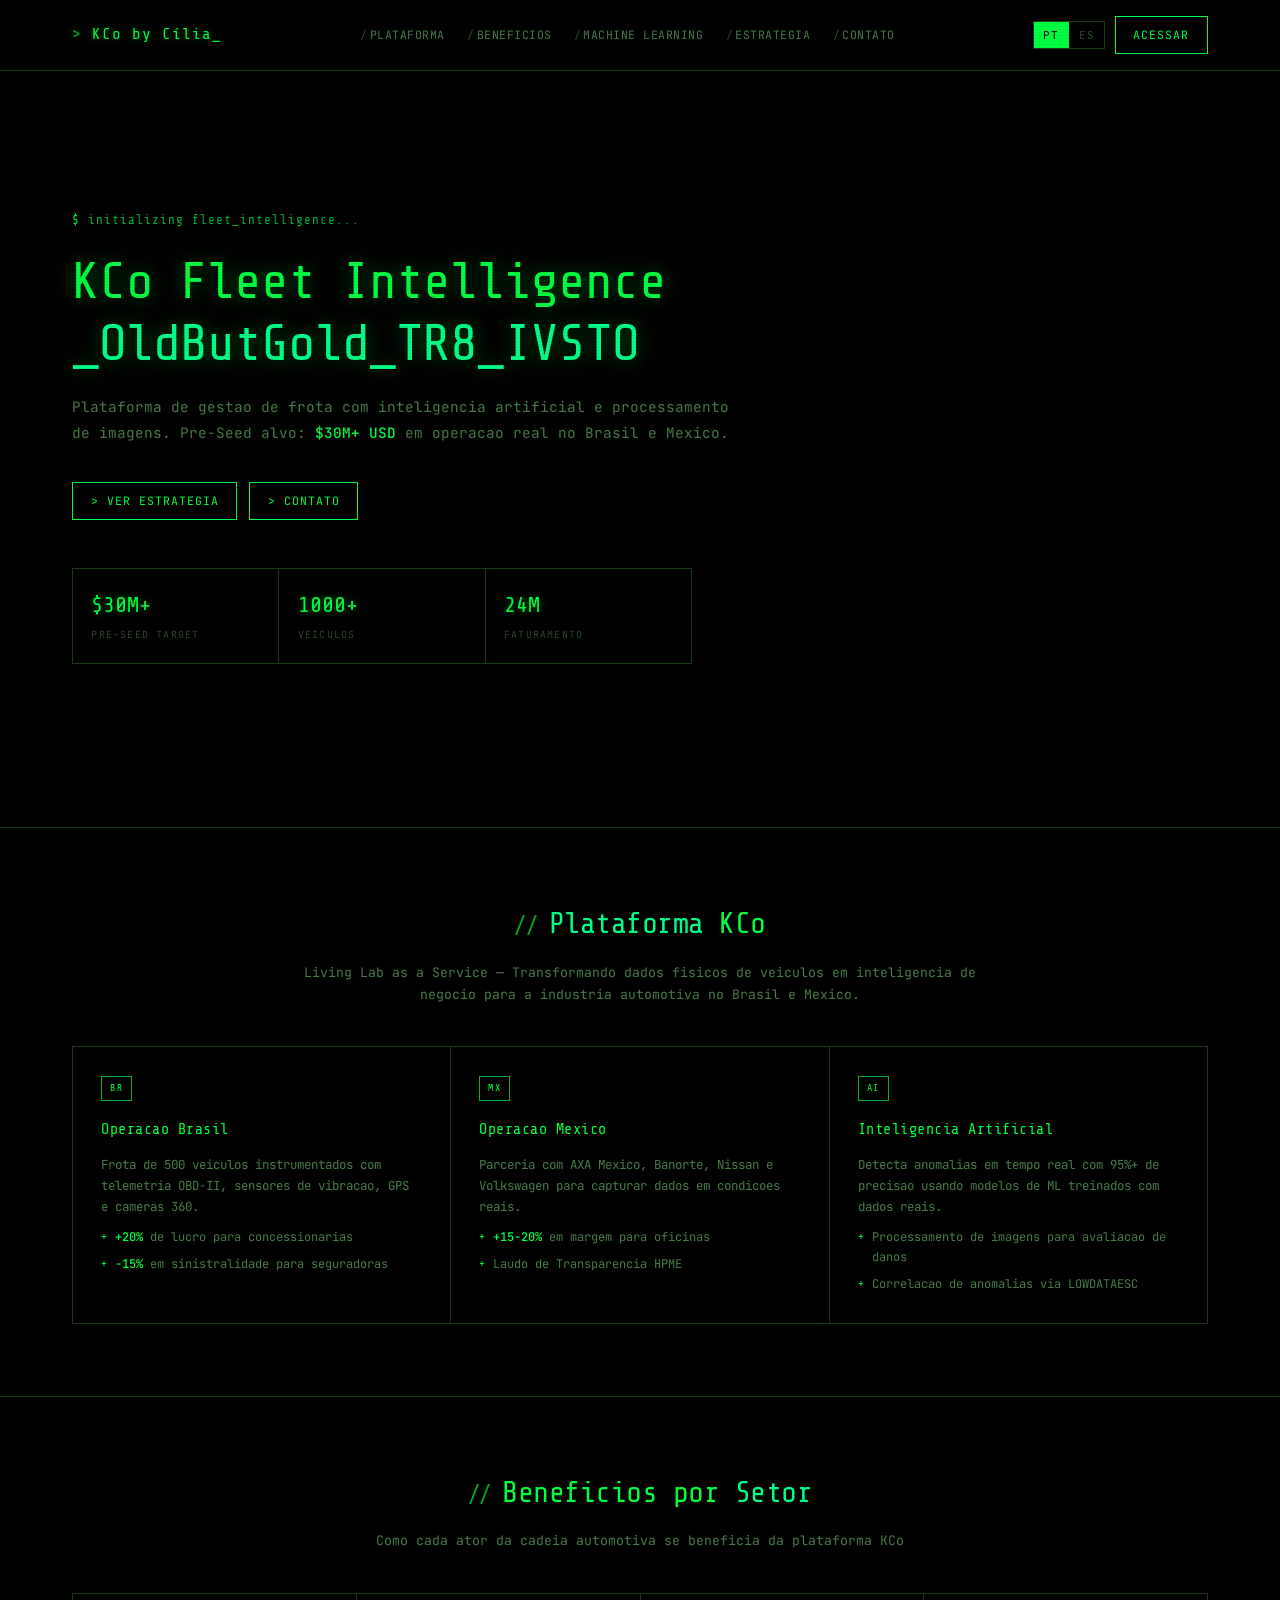
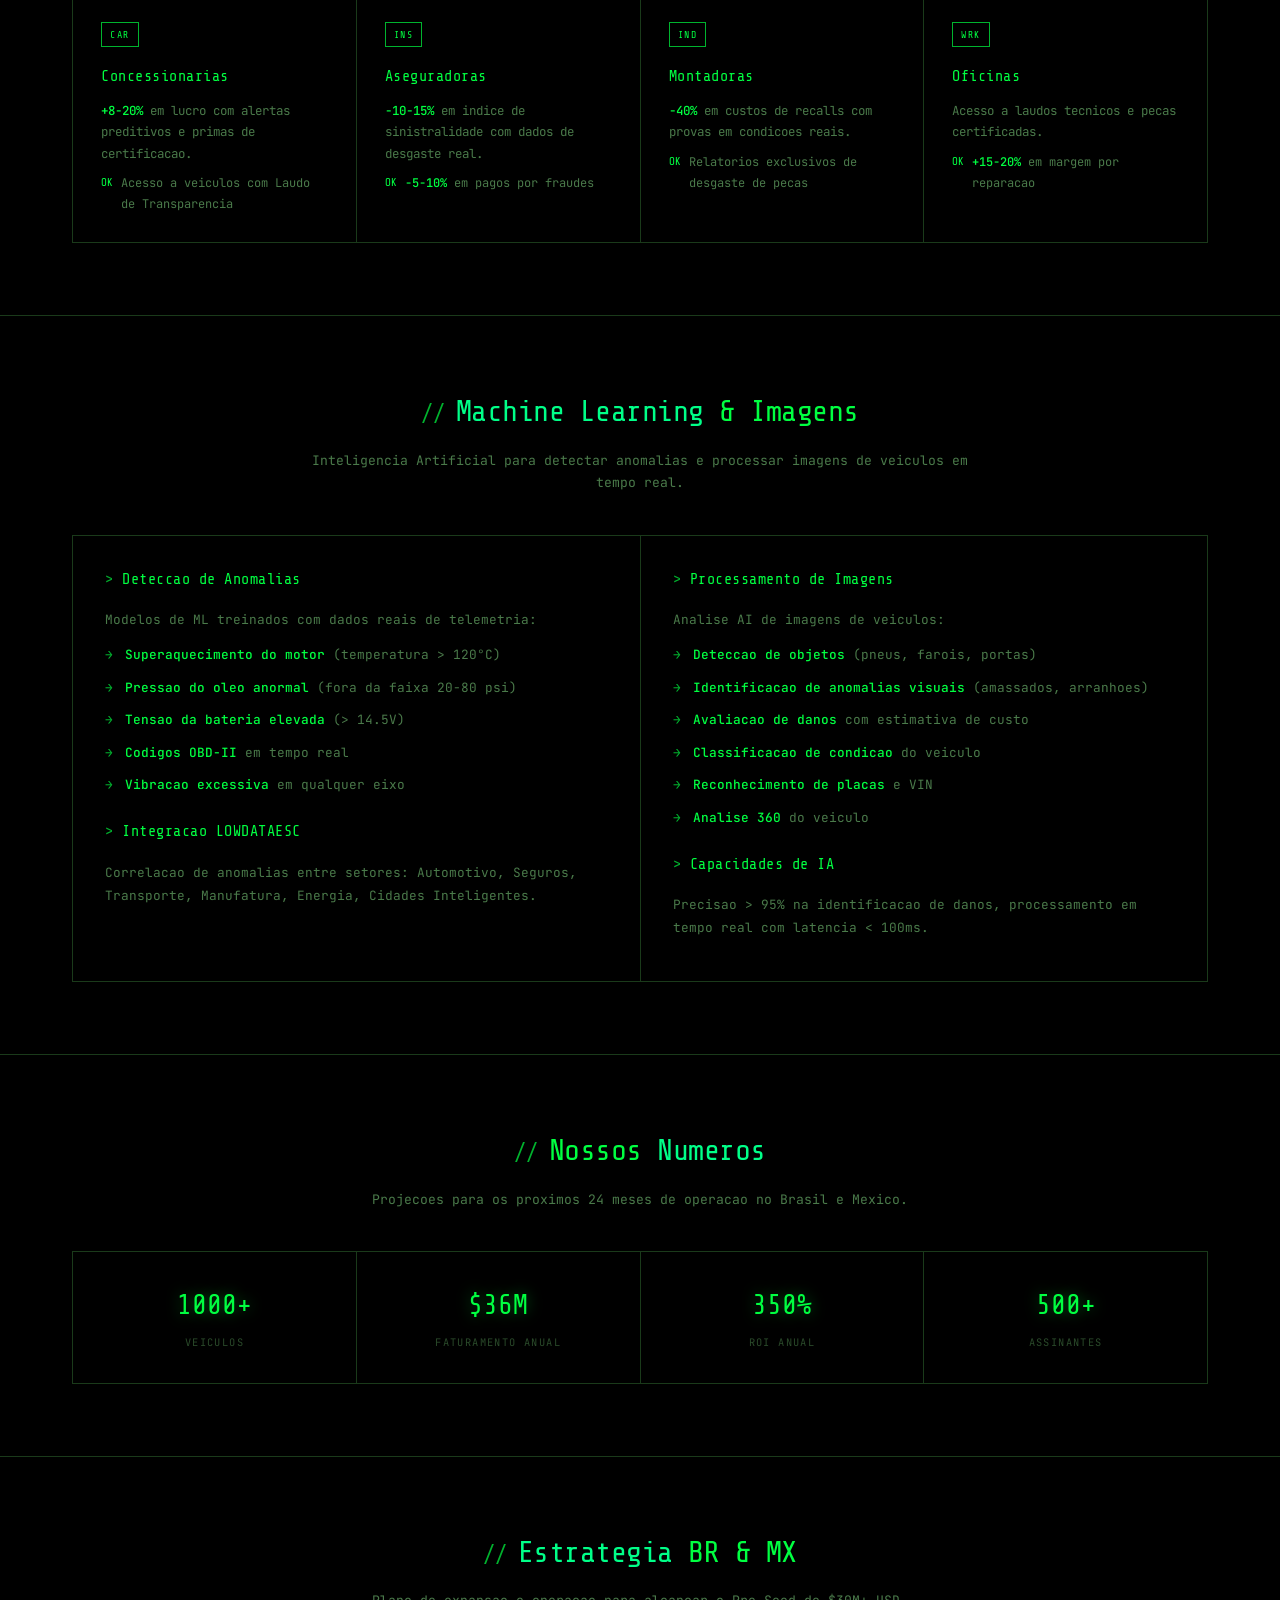
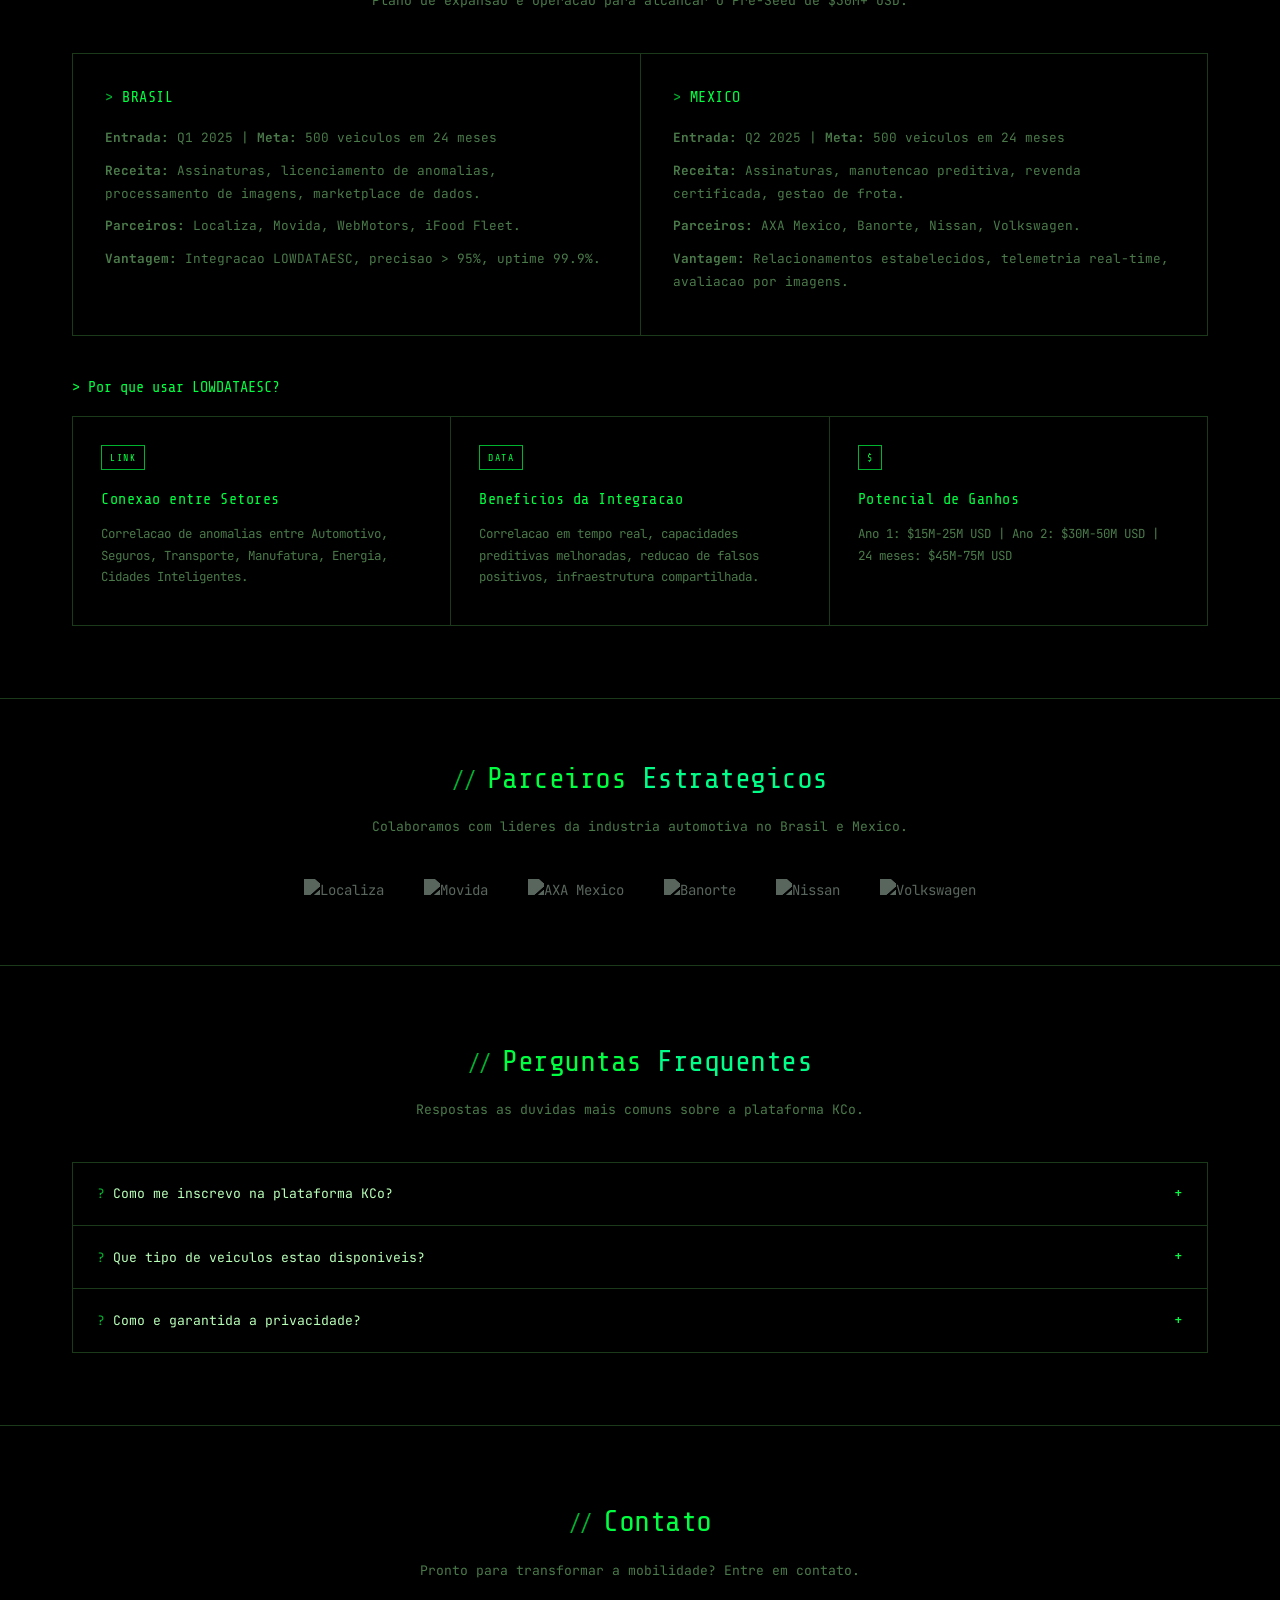
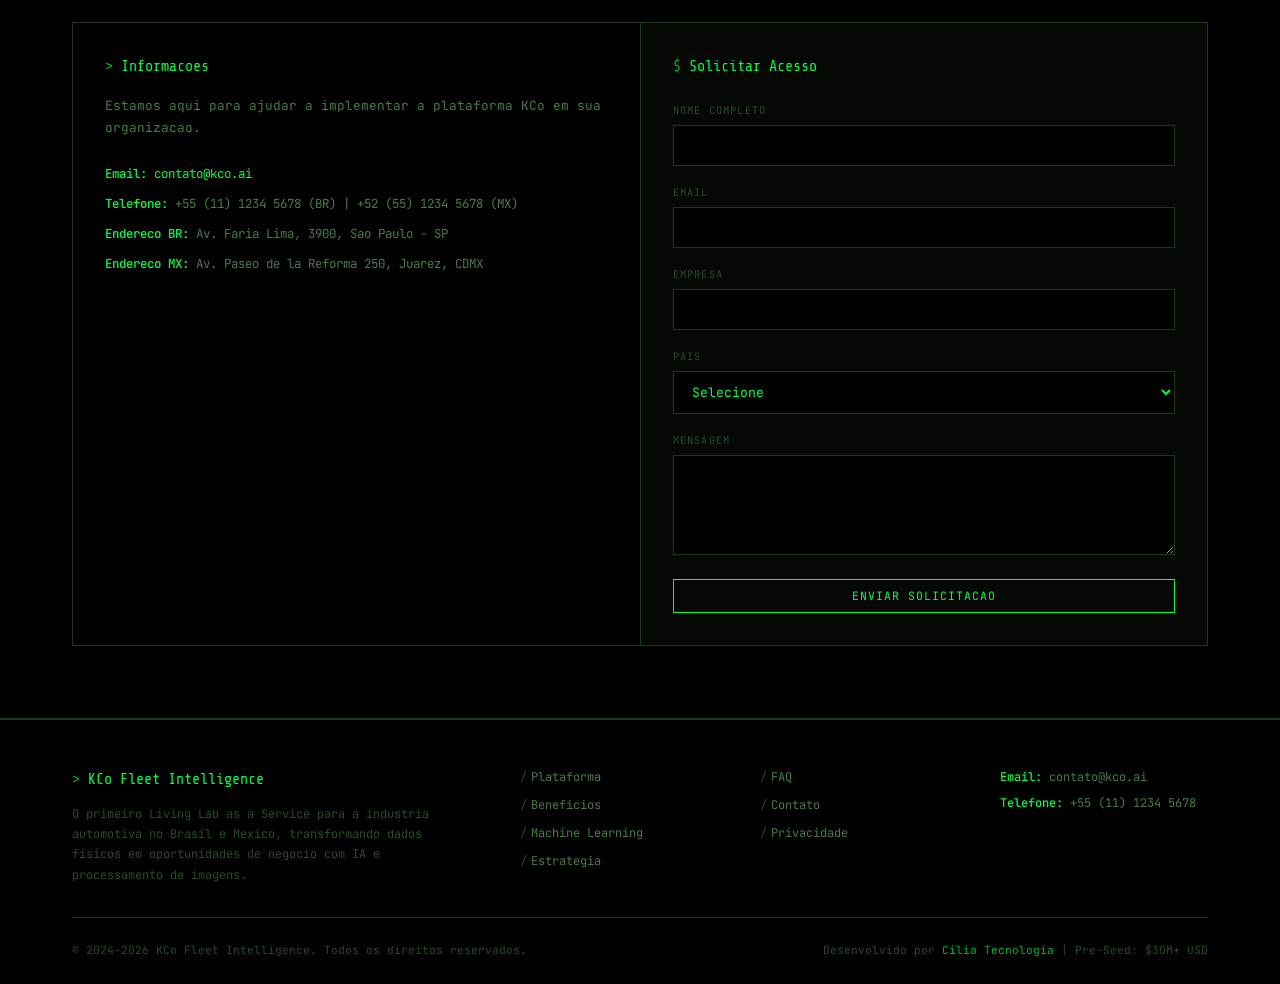
==== index.html @ 8b53353f "Change greeting from 'Hello' to 'Goodbye'" ====
<!DOCTYPE html>
<html lang="pt">
<head>
    <meta charset="UTF-8">
    <meta name="viewport" content="width=device-width, initial-scale=1.0">
    <title>KCo | Fleet Intelligence - Old But Gold TR8 IVSTO</title>
    <link rel="preconnect" href="https://fonts.googleapis.com">
    <link rel="preconnect" href="https://fonts.gstatic.com" crossorigin>
    <link href="https://fonts.googleapis.com/css2?family=Share+Tech+Mono&family=JetBrains+Mono:wght@300;400;500;600;700&display=swap" rel="stylesheet">
    <style>
        :root {
            --green: #00ff41;
            --green-bright: #00ff88;
            --green-dim: #00b32e;
            --green-dark: #003b00;
            --green-glow: rgba(0, 255, 65, 0.4);
            --bg: #000000;
            --bg-panel: #050805;
            --bg-elev: #0a0f0a;
            --text: #b8ffb8;
            --text-dim: #4a7a4a;
            --text-mute: #2a4a2a;
            --border: #1a3a1a;
        }
        
        * { margin: 0; padding: 0; box-sizing: border-box; }
        html { scroll-behavior: smooth; }
        
        body {
            font-family: 'JetBrains Mono', monospace;
            background: var(--bg);
            color: var(--text);
            line-height: 1.6;
            overflow-x: hidden;
            font-size: 14px;
            -webkit-font-smoothing: antialiased;
        }
        
        /* scanline overlay */
        body::after {
            content: '';
            position: fixed;
            top: 0; left: 0; right: 0; bottom: 0;
            background: repeating-linear-gradient(
                0deg,
                rgba(0, 0, 0, 0.18) 0px,
                rgba(0, 0, 0, 0.18) 1px,
                transparent 1px,
                transparent 3px
            );
            pointer-events: none;
            z-index: 9999;
            opacity: 0.35;
        }
        
        .container { max-width: 1200px; margin: 0 auto; padding: 0 2rem; }
        
        /* HEADER */
        header {
            position: fixed;
            top: 0; left: 0; right: 0;
            z-index: 1000;
            background: rgba(0, 0, 0, 0.85);
            backdrop-filter: blur(8px);
            border-bottom: 1px solid var(--border);
        }
        
        .header-container {
            display: flex;
            justify-content: space-between;
            align-items: center;
            padding: 1rem 2rem;
            max-width: 1200px;
            margin: 0 auto;
        }
        
        .logo {
            font-family: 'Share Tech Mono', monospace;
            font-size: 1rem;
            color: var(--green);
            text-decoration: none;
            letter-spacing: 1px;
            text-shadow: 0 0 8px var(--green-glow);
            white-space: nowrap;
        }
        .logo::before { content: '> '; color: var(--green-dim); }
        .logo::after {
            content: '_';
            animation: blink 1.1s step-end infinite;
            color: var(--green);
        }
        @keyframes blink {
            0%, 50% { opacity: 1; }
            50.01%, 100% { opacity: 0; }
        }
        
        .nav-links { display: none; gap: 1.4rem; }
        .nav-links a {
            color: var(--text-dim);
            text-decoration: none;
            font-size: 0.72rem;
            letter-spacing: 0.5px;
            text-transform: uppercase;
            transition: color 0.2s;
        }
        .nav-links a::before { content: '/'; color: var(--text-mute); margin-right: 2px; }
        .nav-links a:hover { color: var(--green); }
        
        .header-actions { display: flex; gap: 0.6rem; align-items: center; }
        
        .language-toggle {
            display: flex;
            border: 1px solid var(--border);
        }
        .language-btn {
            padding: 0.35rem 0.6rem;
            background: transparent;
            border: none;
            color: var(--text-mute);
            cursor: pointer;
            font-family: inherit;
            font-size: 0.68rem;
            letter-spacing: 1px;
            transition: all 0.2s;
        }
        .language-btn:hover { color: var(--green); }
        .language-btn.active { color: var(--bg); background: var(--green); }
        
        .cta-btn {
            display: inline-block;
            padding: 0.55rem 1.1rem;
            background: transparent;
            border: 1px solid var(--green);
            color: var(--green);
            font-family: 'JetBrains Mono', monospace;
            font-size: 0.72rem;
            letter-spacing: 1px;
            text-transform: uppercase;
            cursor: pointer;
            text-decoration: none;
            transition: all 0.2s;
        }
        .cta-btn:hover {
            background: var(--green);
            color: var(--bg);
            box-shadow: 0 0 15px var(--green-glow);
        }
        
        /* HERO */
        .hero {
            position: relative;
            min-height: 92vh;
            display: flex;
            align-items: center;
            padding: 8rem 0 5rem;
            overflow: hidden;
            background: var(--bg);
        }
        
        #matrix-canvas {
            position: absolute;
            top: 0; left: 0;
            width: 100%;
            height: 100%;
            opacity: 0.14;
            z-index: 0;
        }
        
        .hero .container { position: relative; z-index: 1; }
        
        .hero-prompt {
            font-family: 'Share Tech Mono', monospace;
            color: var(--green-dim);
            font-size: 0.78rem;
            margin-bottom: 1.25rem;
            letter-spacing: 1px;
        }
        .hero-prompt::before { content: '$ '; color: var(--green); }
        
        .hero h1 {
            font-family: 'Share Tech Mono', monospace;
            font-size: clamp(1.9rem, 4.8vw, 3.2rem);
            font-weight: 400;
            color: var(--green);
            margin-bottom: 1.25rem;
            line-height: 1.2;
            letter-spacing: -1px;
            text-shadow: 0 0 20px var(--green-glow);
        }
        .hero h1 .highlight { color: var(--green-bright); }
        
        .hero p {
            font-size: 0.9rem;
            color: var(--text-dim);
            max-width: 680px;
            margin-bottom: 2.25rem;
            line-height: 1.8;
        }
        .hero p strong { color: var(--green); font-weight: 500; }
        
        .hero-buttons {
            display: flex;
            gap: 0.75rem;
            flex-wrap: wrap;
            margin-bottom: 3rem;
        }
        
        .hero-stats {
            display: grid;
            grid-template-columns: repeat(3, 1fr);
            gap: 1px;
            background: var(--border);
            border: 1px solid var(--border);
            max-width: 620px;
        }
        
        .hero-stat { padding: 1.15rem; background: var(--bg); }
        .hero-stat h4 {
            font-family: 'Share Tech Mono', monospace;
            font-size: 1.4rem;
            font-weight: 400;
            color: var(--green);
            margin-bottom: 0.2rem;
            text-shadow: 0 0 10px var(--green-glow);
        }
        .hero-stat p {
            font-size: 0.62rem;
            color: var(--text-mute);
            text-transform: uppercase;
            letter-spacing: 1.2px;
            margin: 0;
        }
        
        /* SECTIONS */
        section {
            padding: 4.5rem 0;
            border-bottom: 1px solid var(--border);
        }
        
        section h2 {
            font-family: 'Share Tech Mono', monospace;
            font-size: clamp(1.3rem, 2.8vw, 1.85rem);
            font-weight: 400;
            color: var(--green);
            margin-bottom: 0.9rem;
            letter-spacing: -0.5px;
            text-align: center;
        }
        section h2::before {
            content: '// ';
            color: var(--green-dim);
            font-size: 0.75em;
        }
        section h2 .highlight { color: var(--green-bright); }
        
        .section-subtitle {
            text-align: center;
            color: var(--text-dim);
            font-size: 0.82rem;
            max-width: 680px;
            margin: 0 auto 2.5rem;
            line-height: 1.7;
        }
        
        /* CARDS */
        .cards {
            display: grid;
            grid-template-columns: repeat(auto-fit, minmax(260px, 1fr));
            gap: 1px;
            background: var(--border);
            border: 1px solid var(--border);
        }
        
        .card {
            background: var(--bg);
            padding: 1.75rem;
            transition: background 0.2s;
        }
        .card:hover { background: var(--bg-panel); }
        
        .card-icon {
            display: inline-block;
            padding: 0.22rem 0.5rem;
            border: 1px solid var(--green-dim);
            color: var(--green);
            font-family: 'Share Tech Mono', monospace;
            font-size: 0.62rem;
            letter-spacing: 1.5px;
            margin-bottom: 1.1rem;
        }
        
        .card h3 {
            font-family: 'Share Tech Mono', monospace;
            font-size: 0.95rem;
            color: var(--green);
            margin-bottom: 0.7rem;
            letter-spacing: 0.5px;
            font-weight: 400;
        }
        
        .card p {
            color: var(--text-dim);
            font-size: 0.78rem;
            line-height: 1.7;
            margin-bottom: 0.6rem;
        }
        .card p strong { color: var(--green); font-weight: 500; }
        
        .card-feature {
            display: flex;
            gap: 0.5rem;
            font-size: 0.75rem;
            color: var(--text-dim);
            margin-top: 0.4rem;
            line-height: 1.6;
        }
        .card-feature-icon {
            color: var(--green);
            font-family: 'Share Tech Mono', monospace;
            flex-shrink: 0;
            font-size: 0.68rem;
            padding-top: 1px;
        }
        .card-feature strong { color: var(--green); font-weight: 500; }
        .card-feature p { margin: 0; font-size: inherit; color: inherit; }
        
        /* TWO COLUMN */
        .two-column {
            display: grid;
            grid-template-columns: 1fr;
            gap: 1px;
            background: var(--border);
            border: 1px solid var(--border);
            margin-top: 2rem;
        }
        
        .column { background: var(--bg); padding: 2rem; }
        
        .column h3 {
            font-family: 'Share Tech Mono', monospace;
            font-size: 0.95rem;
            color: var(--green);
            margin-bottom: 1rem;
            letter-spacing: 0.5px;
            font-weight: 400;
        }
        .column h3::before { content: '> '; color: var(--green-dim); }
        
        .column p, .column li {
            color: var(--text-dim);
            font-size: 0.8rem;
            line-height: 1.8;
            margin-bottom: 0.6rem;
        }
        
        .column ul { list-style: none; padding-left: 0; margin-top: 0.75rem; }
        .column li {
            padding-left: 1.25rem;
            position: relative;
        }
        .column li::before {
            content: '→';
            position: absolute;
            left: 0;
            color: var(--green-dim);
        }
        .column li strong { color: var(--green); font-weight: 500; }
        
        /* STATS */
        .stats-grid {
            display: grid;
            grid-template-columns: repeat(auto-fit, minmax(180px, 1fr));
            gap: 1px;
            background: var(--border);
            border: 1px solid var(--border);
            margin-top: 2rem;
        }
        
        .stat {
            background: var(--bg);
            padding: 2rem 1.25rem;
            text-align: center;
        }
        
        .stat h4 {
            font-family: 'Share Tech Mono', monospace;
            font-size: 1.7rem;
            font-weight: 400;
            color: var(--green);
            margin-bottom: 0.4rem;
            text-shadow: 0 0 15px var(--green-glow);
        }
        .stat p {
            font-size: 0.65rem;
            color: var(--text-mute);
            text-transform: uppercase;
            letter-spacing: 1.4px;
            margin: 0;
        }
        
        /* PARTNERS */
        .partners { padding: 3.5rem 0; }
        
        .partner-logos {
            display: flex;
            justify-content: center;
            align-items: center;
            gap: 2.5rem;
            flex-wrap: wrap;
        }
        
        .partner-logo {
            height: 30px;
            opacity: 0.4;
            transition: opacity 0.2s;
            filter: grayscale(1) brightness(2) sepia(1) hue-rotate(60deg) saturate(3);
        }
        .partner-logo:hover { opacity: 0.85; }
        
        /* FAQ */
        .faq-item {
            border: 1px solid var(--border);
            border-bottom: none;
        }
        .faq-item:last-child { border-bottom: 1px solid var(--border); }
        
        .faq-question {
            padding: 1.15rem 1.5rem;
            cursor: pointer;
            display: flex;
            justify-content: space-between;
            align-items: center;
            transition: background 0.2s;
        }
        .faq-question:hover { background: var(--bg-panel); }
        .faq-question h3 {
            font-family: 'JetBrains Mono', monospace;
            font-size: 0.82rem;
            color: var(--text);
            margin: 0;
            font-weight: 400;
        }
        .faq-question h3::before { content: '? '; color: var(--green-dim); }
        
        .faq-toggle {
            font-family: 'Share Tech Mono', monospace;
            color: var(--green);
            font-size: 1rem;
        }
        
        .faq-answer {
            padding: 0 1.5rem 1.5rem;
            display: none;
            color: var(--text-dim);
            font-size: 0.78rem;
            line-height: 1.8;
            background: var(--bg-panel);
        }
        .faq-answer.active { display: block; }
        
        /* CONTACT */
        .contact-grid {
            display: grid;
            grid-template-columns: 1fr;
            gap: 1px;
            background: var(--border);
            border: 1px solid var(--border);
            margin-top: 2rem;
        }
        
        .contact-info { background: var(--bg); padding: 2rem; }
        
        .contact-info h3 {
            font-family: 'Share Tech Mono', monospace;
            color: var(--green);
            margin-bottom: 1rem;
            font-size: 0.95rem;
            font-weight: 400;
        }
        .contact-info h3::before { content: '> '; color: var(--green-dim); }
        
        .contact-info p {
            color: var(--text-dim);
            font-size: 0.8rem;
            margin-bottom: 1rem;
            line-height: 1.7;
        }
        .contact-details { margin-top: 1.5rem; }
        .contact-details p { margin-bottom: 0.55rem; font-size: 0.78rem; }
        .contact-details strong { color: var(--green); font-weight: 500; }
        .contact-details a { color: var(--green); text-decoration: none; }
        .contact-details a:hover { text-decoration: underline; }
        
        form { background: var(--bg-panel); padding: 2rem; }
        
        form h3 {
            font-family: 'Share Tech Mono', monospace;
            color: var(--green);
            margin-bottom: 1.4rem;
            font-size: 0.95rem;
            font-weight: 400;
        }
        form h3::before { content: '$ '; color: var(--green-dim); }
        
        .form-group { margin-bottom: 1.1rem; }
        .form-group label {
            display: block;
            margin-bottom: 0.4rem;
            color: var(--text-mute);
            font-size: 0.65rem;
            text-transform: uppercase;
            letter-spacing: 1.2px;
        }
        
        .form-group input,
        .form-group textarea,
        .form-group select {
            width: 100%;
            padding: 0.7rem 0.9rem;
            border: 1px solid var(--border);
            background: var(--bg);
            color: var(--green);
            font-family: 'JetBrains Mono', monospace;
            font-size: 0.82rem;
            transition: border-color 0.2s, box-shadow 0.2s;
        }
        
        .form-group input:focus,
        .form-group textarea:focus,
        .form-group select:focus {
            outline: none;
            border-color: var(--green);
            box-shadow: 0 0 0 1px var(--green-dim);
        }
        
        .form-group textarea { resize: vertical; min-height: 100px; }
        
        form .cta-btn { width: 100%; }
        
        /* FOOTER */
        footer {
            background: var(--bg);
            border-top: 1px solid var(--border);
            padding: 3rem 0 1.5rem;
        }
        
        .footer-content {
            display: grid;
            grid-template-columns: 1fr;
            gap: 2rem;
            margin-bottom: 2rem;
        }
        
        .footer-logo {
            font-family: 'Share Tech Mono', monospace;
            font-size: 0.95rem;
            color: var(--green);
            margin-bottom: 0.7rem;
        }
        .footer-logo::before { content: '> '; color: var(--green-dim); }
        
        .footer-description {
            color: var(--text-mute);
            line-height: 1.7;
            max-width: 400px;
            font-size: 0.75rem;
        }
        
        .footer-links { display: flex; flex-direction: column; gap: 0.55rem; }
        .footer-links a {
            color: var(--text-dim);
            text-decoration: none;
            font-size: 0.75rem;
            transition: color 0.2s;
        }
        .footer-links a::before { content: '/'; color: var(--text-mute); margin-right: 4px; }
        .footer-links a:hover { color: var(--green); }
        
        .footer-contact p {
            color: var(--text-dim);
            font-size: 0.75rem;
            margin-bottom: 0.4rem;
        }
        .footer-contact strong { color: var(--green); font-weight: 500; }
        
        .footer-bottom {
            padding-top: 1.5rem;
            border-top: 1px solid var(--border);
            display: flex;
            flex-direction: column;
            gap: 0.6rem;
            align-items: center;
            font-size: 0.7rem;
            color: var(--text-mute);
        }
        .footer-bottom a { color: var(--green-dim); text-decoration: none; }
        .footer-bottom a:hover { color: var(--green); }
        
        /* RESPONSIVE */
        @media (min-width: 768px) {
            .nav-links { display: flex; }
            .two-column { grid-template-columns: 1fr 1fr; }
            .contact-grid { grid-template-columns: 1fr 1fr; }
            .footer-content { grid-template-columns: 2fr 1fr 1fr 1fr; gap: 2rem; }
            .footer-bottom { flex-direction: row; justify-content: space-between; }
        }
        
        /* SCROLLBAR */
        ::-webkit-scrollbar { width: 6px; }
        ::-webkit-scrollbar-track { background: var(--bg); }
        ::-webkit-scrollbar-thumb { background: var(--green-dark); }
        ::-webkit-scrollbar-thumb:hover { background: var(--green-dim); }
        
        /* UTILITY */
        .mt-4 { margin-top: 1.5rem; }
        .mt-5 { margin-top: 2.5rem; }
    </style>
</head>
<body>
    <header>
        <div class="header-container">
            <a href="#" class="logo">KCo by Cília</a>
            <nav class="nav-links">
                <a href="#que-es">Plataforma</a>
                <a href="#beneficios">Beneficios</a>
                <a href="#ml">Machine Learning</a>
                <a href="#estrategia">Estrategia</a>
                <a href="#contacto">Contato</a>
            </nav>
            <div class="header-actions">
                <div class="language-toggle">
                    <button class="language-btn active" onclick="changeLanguage('pt')">PT</button>
                    <button class="language-btn" onclick="changeLanguage('es')">ES</button>
                </div>
                <a href="#contacto" class="cta-btn">ACESSAR</a>
            </div>
        </div>
    </header>
    
    <main>
        <section class="hero">
            <canvas id="matrix-canvas"></canvas>
            <div class="container">
                <div class="hero-prompt">initializing fleet_intelligence...</div>
                <h1>KCo Fleet Intelligence <span class="highlight">_OldButGold_TR8_IVSTO</span></h1>
                <p>Plataforma de gestao de frota com inteligencia artificial e processamento de imagens. Pre-Seed alvo: <strong>$30M+ USD</strong> em operacao real no Brasil e Mexico.</p>
                <div class="hero-buttons">
                    <a href="#estrategia" class="cta-btn">&gt; Ver Estrategia</a>
                    <a href="#contacto" class="cta-btn">&gt; Contato</a>
                </div>
                <div class="hero-stats">
                    <div class="hero-stat">
                        <h4>$30M+</h4>
                        <p>Pre-Seed Target</p>
                    </div>
                    <div class="hero-stat">
                        <h4>1000+</h4>
                        <p>Veiculos</p>
                    </div>
                    <div class="hero-stat">
                        <h4>24M</h4>
                        <p>Faturamento</p>
                    </div>
                </div>
            </div>
        </section>
        
        <section id="que-es">
            <div class="container">
                <h2><span class="highlight">Plataforma</span> KCo</h2>
                <p class="section-subtitle">Living Lab as a Service — Transformando dados fisicos de veiculos em inteligencia de negocio para a industria automotiva no Brasil e Mexico.</p>
                <div class="cards">
                    <div class="card">
                        <div class="card-icon">BR</div>
                        <h3>Operacao Brasil</h3>
                        <p>Frota de 500 veiculos instrumentados com telemetria OBD-II, sensores de vibracao, GPS e cameras 360.</p>
                        <div class="card-feature">
                            <div class="card-feature-icon">+</div>
                            <p><strong>+20%</strong> de lucro para concessionarias</p>
                        </div>
                        <div class="card-feature">
                            <div class="card-feature-icon">+</div>
                            <p><strong>-15%</strong> em sinistralidade para seguradoras</p>
                        </div>
                    </div>
                    <div class="card">
                        <div class="card-icon">MX</div>
                        <h3>Operacao Mexico</h3>
                        <p>Parceria com AXA Mexico, Banorte, Nissan e Volkswagen para capturar dados em condicoes reais.</p>
                        <div class="card-feature">
                            <div class="card-feature-icon">+</div>
                            <p><strong>+15-20%</strong> em margem para oficinas</p>
                        </div>
                        <div class="card-feature">
                            <div class="card-feature-icon">+</div>
                            <p>Laudo de Transparencia HPME</p>
                        </div>
                    </div>
                    <div class="card">
                        <div class="card-icon">AI</div>
                        <h3>Inteligencia Artificial</h3>
                        <p>Detecta anomalias em tempo real com 95%+ de precisao usando modelos de ML treinados com dados reais.</p>
                        <div class="card-feature">
                            <div class="card-feature-icon">+</div>
                            <p>Processamento de imagens para avaliacao de danos</p>
                        </div>
                        <div class="card-feature">
                            <div class="card-feature-icon">+</div>
                            <p>Correlacao de anomalias via LOWDATAESC</p>
                        </div>
                    </div>
                </div>
            </div>
        </section>
        
        <section id="beneficios">
            <div class="container">
                <h2>Beneficios por <span class="highlight">Setor</span></h2>
                <p class="section-subtitle">Como cada ator da cadeia automotiva se beneficia da plataforma KCo</p>
                <div class="cards">
                    <div class="card">
                        <div class="card-icon">CAR</div>
                        <h3>Concessionarias</h3>
                        <p><strong>+8-20%</strong> em lucro com alertas preditivos e primas de certificacao.</p>
                        <div class="card-feature">
                            <div class="card-feature-icon">OK</div>
                            <p>Acesso a veiculos com Laudo de Transparencia</p>
                        </div>
                    </div>
                    <div class="card">
                        <div class="card-icon">INS</div>
                        <h3>Aseguradoras</h3>
                        <p><strong>-10-15%</strong> em indice de sinistralidade com dados de desgaste real.</p>
                        <div class="card-feature">
                            <div class="card-feature-icon">OK</div>
                            <p><strong>-5-10%</strong> em pagos por fraudes</p>
                        </div>
                    </div>
                    <div class="card">
                        <div class="card-icon">IND</div>
                        <h3>Montadoras</h3>
                        <p><strong>-40%</strong> em custos de recalls com provas em condicoes reais.</p>
                        <div class="card-feature">
                            <div class="card-feature-icon">OK</div>
                            <p>Relatorios exclusivos de desgaste de pecas</p>
                        </div>
                    </div>
                    <div class="card">
                        <div class="card-icon">WRK</div>
                        <h3>Oficinas</h3>
                        <p>Acesso a laudos tecnicos e pecas certificadas.</p>
                        <div class="card-feature">
                            <div class="card-feature-icon">OK</div>
                            <p><strong>+15-20%</strong> em margem por reparacao</p>
                        </div>
                    </div>
                </div>
            </div>
        </section>
        
        <section id="ml">
            <div class="container">
                <h2><span class="highlight">Machine Learning</span> &amp; Imagens</h2>
                <p class="section-subtitle">Inteligencia Artificial para detectar anomalias e processar imagens de veiculos em tempo real.</p>
                <div class="two-column">
                    <div class="column">
                        <h3>Deteccao de Anomalias</h3>
                        <p>Modelos de ML treinados com dados reais de telemetria:</p>
                        <ul>
                            <li><strong>Superaquecimento do motor</strong> (temperatura &gt; 120°C)</li>
                            <li><strong>Pressao do oleo anormal</strong> (fora da faixa 20-80 psi)</li>
                            <li><strong>Tensao da bateria elevada</strong> (&gt; 14.5V)</li>
                            <li><strong>Codigos OBD-II</strong> em tempo real</li>
                            <li><strong>Vibracao excessiva</strong> em qualquer eixo</li>
                        </ul>
                        <h3 class="mt-4">Integracao LOWDATAESC</h3>
                        <p>Correlacao de anomalias entre setores: Automotivo, Seguros, Transporte, Manufatura, Energia, Cidades Inteligentes.</p>
                    </div>
                    <div class="column">
                        <h3>Processamento de Imagens</h3>
                        <p>Analise AI de imagens de veiculos:</p>
                        <ul>
                            <li><strong>Deteccao de objetos</strong> (pneus, farois, portas)</li>
                            <li><strong>Identificacao de anomalias visuais</strong> (amassados, arranhoes)</li>
                            <li><strong>Avaliacao de danos</strong> com estimativa de custo</li>
                            <li><strong>Classificacao de condicao</strong> do veiculo</li>
                            <li><strong>Reconhecimento de placas</strong> e VIN</li>
                            <li><strong>Analise 360</strong> do veiculo</li>
                        </ul>
                        <h3 class="mt-4">Capacidades de IA</h3>
                        <p>Precisao &gt; 95% na identificacao de danos, processamento em tempo real com latencia &lt; 100ms.</p>
                    </div>
                </div>
            </div>
        </section>
        
        <section>
            <div class="container">
                <h2>Nossos <span class="highlight">Numeros</span></h2>
                <p class="section-subtitle">Projecoes para os proximos 24 meses de operacao no Brasil e Mexico.</p>
                <div class="stats-grid">
                    <div class="stat">
                        <h4>1000+</h4>
                        <p>Veiculos</p>
                    </div>
                    <div class="stat">
                        <h4>$36M</h4>
                        <p>Faturamento Anual</p>
                    </div>
                    <div class="stat">
                        <h4>350%</h4>
                        <p>ROI Anual</p>
                    </div>
                    <div class="stat">
                        <h4>500+</h4>
                        <p>Assinantes</p>
                    </div>
                </div>
            </div>
        </section>
        
        <section id="estrategia">
            <div class="container">
                <h2><span class="highlight">Estrategia</span> BR &amp; MX</h2>
                <p class="section-subtitle">Plano de expansao e operacao para alcancar o Pre-Seed de $30M+ USD.</p>
                <div class="two-column">
                    <div class="column">
                        <h3>BRASIL</h3>
                        <p><strong>Entrada:</strong> Q1 2025 | <strong>Meta:</strong> 500 veiculos em 24 meses</p>
                        <p><strong>Receita:</strong> Assinaturas, licenciamento de anomalias, processamento de imagens, marketplace de dados.</p>
                        <p><strong>Parceiros:</strong> Localiza, Movida, WebMotors, iFood Fleet.</p>
                        <p><strong>Vantagem:</strong> Integracao LOWDATAESC, precisao &gt; 95%, uptime 99.9%.</p>
                    </div>
                    <div class="column">
                        <h3>MEXICO</h3>
                        <p><strong>Entrada:</strong> Q2 2025 | <strong>Meta:</strong> 500 veiculos em 24 meses</p>
                        <p><strong>Receita:</strong> Assinaturas, manutencao preditiva, revenda certificada, gestao de frota.</p>
                        <p><strong>Parceiros:</strong> AXA Mexico, Banorte, Nissan, Volkswagen.</p>
                        <p><strong>Vantagem:</strong> Relacionamentos estabelecidos, telemetria real-time, avaliacao por imagens.</p>
                    </div>
                </div>
                <h3 class="mt-5" style="font-family:'Share Tech Mono',monospace;font-size:0.95rem;color:var(--green);margin-bottom:1rem;font-weight:400;">&gt; Por que usar LOWDATAESC?</h3>
                <div class="cards">
                    <div class="card">
                        <div class="card-icon">LINK</div>
                        <h3>Conexao entre Setores</h3>
                        <p>Correlacao de anomalias entre Automotivo, Seguros, Transporte, Manufatura, Energia, Cidades Inteligentes.</p>
                    </div>
                    <div class="card">
                        <div class="card-icon">DATA</div>
                        <h3>Beneficios da Integracao</h3>
                        <p>Correlacao em tempo real, capacidades preditivas melhoradas, reducao de falsos positivos, infraestrutura compartilhada.</p>
                    </div>
                    <div class="card">
                        <div class="card-icon">$</div>
                        <h3>Potencial de Ganhos</h3>
                        <p>Ano 1: $15M-25M USD | Ano 2: $30M-50M USD | 24 meses: $45M-75M USD</p>
                    </div>
                </div>
            </div>
        </section>
        
        <section id="socios" class="partners">
            <div class="container">
                <h2>Parceiros <span class="highlight">Estrategicos</span></h2>
                <p class="section-subtitle">Colaboramos com lideres da industria automotiva no Brasil e Mexico.</p>
                <div class="partner-logos">
                    <img src="https://via.placeholder.com/150x50/00ff41/000000?text=Localiza" alt="Localiza" class="partner-logo">
                    <img src="https://via.placeholder.com/150x50/00ff41/000000?text=Movida" alt="Movida" class="partner-logo">
                    <img src="https://via.placeholder.com/150x50/00ff41/000000?text=AXA+Mexico" alt="AXA Mexico" class="partner-logo">
                    <img src="https://via.placeholder.com/150x50/00ff41/000000?text=Banorte" alt="Banorte" class="partner-logo">
                    <img src="https://via.placeholder.com/150x50/00ff41/000000?text=Nissan" alt="Nissan" class="partner-logo">
                    <img src="https://via.placeholder.com/150x50/00ff41/000000?text=Volkswagen" alt="Volkswagen" class="partner-logo">
                </div>
            </div>
        </section>
        
        <section id="faq">
            <div class="container">
                <h2>Perguntas <span class="highlight">Frequentes</span></h2>
                <p class="section-subtitle">Respostas as duvidas mais comuns sobre a plataforma KCo.</p>
                <div class="faq-item">
                    <div class="faq-question" onclick="toggleFaq(this)">
                        <h3>Como me inscrevo na plataforma KCo?</h3>
                        <span class="faq-toggle">+</span>
                    </div>
                    <div class="faq-answer">
                        <p>Preencha o formulario na secao de Contato. Nossa equipe entrara em contato para validar seu perfil.</p>
                    </div>
                </div>
                <div class="faq-item">
                    <div class="faq-question" onclick="toggleFaq(this)">
                        <h3>Que tipo de veiculos estao disponiveis?</h3>
                        <span class="faq-toggle">+</span>
                    </div>
                    <div class="faq-answer">
                        <p>Veiculos populares no Brasil e Mexico, todos instrumentados com telemetria e cameras para processamento de imagens.</p>
                    </div>
                </div>
                <div class="faq-item">
                    <div class="faq-question" onclick="toggleFaq(this)">
                        <h3>Como e garantida a privacidade?</h3>
                        <span class="faq-toggle">+</span>
                    </div>
                    <div class="faq-answer">
                        <p>Cumprimos LGPD (Brasil) e LFPDPPP (Mexico). Dados sao anonimizados e contamos com DPO dedicado.</p>
                    </div>
                </div>
            </div>
        </section>
        
        <section id="contacto">
            <div class="container">
                <h2>Contato</h2>
                <p class="section-subtitle">Pronto para transformar a mobilidade? Entre em contato.</p>
                <div class="contact-grid">
                    <div class="contact-info">
                        <h3>Informacoes</h3>
                        <p>Estamos aqui para ajudar a implementar a plataforma KCo em sua organizacao.</p>
                        <div class="contact-details">
                            <p><strong>Email:</strong> <a href="mailto:contato@kco.ai">contato@kco.ai</a></p>
                            <p><strong>Telefone:</strong> +55 (11) 1234 5678 (BR) | +52 (55) 1234 5678 (MX)</p>
                            <p><strong>Endereco BR:</strong> Av. Faria Lima, 3900, Sao Paulo - SP</p>
                            <p><strong>Endereco MX:</strong> Av. Paseo de la Reforma 250, Juarez, CDMX</p>
                        </div>
                    </div>
                    <form id="contactForm">
                        <h3>Solicitar Acesso</h3>
                        <div class="form-group">
                            <label for="nome">Nome Completo</label>
                            <input type="text" id="nome" name="nome" required>
                        </div>
                        <div class="form-group">
                            <label for="email">Email</label>
                            <input type="email" id="email" name="email" required>
                        </div>
                        <div class="form-group">
                            <label for="empresa">Empresa</label>
                            <input type="text" id="empresa" name="empresa">
                        </div>
                        <div class="form-group">
                            <label for="pais">Pais</label>
                            <select id="pais" name="pais" required>
                                <option value="">Selecione</option>
                                <option value="br">Brasil</option>
                                <option value="mx">Mexico</option>
                            </select>
                        </div>
                        <div class="form-group">
                            <label for="mensaje">Mensagem</label>
                            <textarea id="mensaje" name="mensaje" rows="4" required></textarea>
                        </div>
                        <button type="submit" class="cta-btn">Enviar Solicitacao</button>
                    </form>
                </div>
            </div>
        </section>
    </main>
    
    <footer>
        <div class="container">
            <div class="footer-content">
                <div>
                    <div class="footer-logo">KCo Fleet Intelligence</div>
                    <p class="footer-description">O primeiro Living Lab as a Service para a industria automotiva no Brasil e Mexico, transformando dados fisicos em oportunidades de negocio com IA e processamento de imagens.</p>
                </div>
                <div class="footer-links">
                    <a href="#que-es">Plataforma</a>
                    <a href="#beneficios">Beneficios</a>
                    <a href="#ml">Machine Learning</a>
                    <a href="#estrategia">Estrategia</a>
                </div>
                <div class="footer-links">
                    <a href="#faq">FAQ</a>
                    <a href="#contacto">Contato</a>
                    <a href="#">Privacidade</a>
                </div>
                <div class="footer-contact">
                    <p><strong>Email:</strong> contato@kco.ai</p>
                    <p><strong>Telefone:</strong> +55 (11) 1234 5678</p>
                </div>
            </div>
            <div class="footer-bottom">
                <p>&copy; 2024-2026 KCo Fleet Intelligence. Todos os direitos reservados.</p>
                <p>Desenvolvido por <a href="#">Cilia Tecnologia</a> | Pre-Seed: $30M+ USD</p>
            </div>
        </div>
    </footer>
    
    <script>
        /* ============ MATRIX RAIN ============ */
        (function matrixRain() {
            const canvas = document.getElementById('matrix-canvas');
            if (!canvas) return;
            const ctx = canvas.getContext('2d');
            
            function resize() {
                canvas.width = canvas.offsetWidth;
                canvas.height = canvas.offsetHeight;
            }
            resize();
            window.addEventListener('resize', resize);
            
            const chars = 'アイウエオカキクケコサシスセソタチツテトナニヌネノ0123456789ABCDEFGHIJKLMNOPQRSTUVWXYZ<>{}[]/\\|=+*';
            const fontSize = 14;
            let columns = Math.floor(canvas.width / fontSize);
            let drops = Array(columns).fill(1);
            
            function draw() {
                ctx.fillStyle = 'rgba(0, 0, 0, 0.06)';
                ctx.fillRect(0, 0, canvas.width, canvas.height);
                ctx.fillStyle = '#00ff41';
                ctx.font = fontSize + 'px "Share Tech Mono", monospace';
                
                for (let i = 0; i < drops.length; i++) {
                    const text = chars[Math.floor(Math.random() * chars.length)];
                    ctx.fillText(text, i * fontSize, drops[i] * fontSize);
                    
                    if (drops[i] * fontSize > canvas.height && Math.random() > 0.975) {
                        drops[i] = 0;
                    }
                    drops[i]++;
                }
            }
            setInterval(draw, 55);
            
            // recalcular columns ao redimensionar
            window.addEventListener('resize', () => {
                columns = Math.floor(canvas.width / fontSize);
                drops = Array(columns).fill(1);
            });
        })();
        
        /* ============ LANGUAGE ============ */
        function changeLanguage(lang) {
            document.querySelectorAll('.language-btn').forEach(btn => {
                btn.classList.remove('active');
            });
            event.target.classList.add('active');
            document.body.className = 'lang-' + lang;
            localStorage.setItem('kco-language', lang);
        }
        
        /* ============ FAQ ============ */
        function toggleFaq(element) {
            const faqItem = element.parentElement;
            const answer = element.nextElementSibling;
            const toggle = element.querySelector('.faq-toggle');
            
            if (faqItem.classList.contains('active')) {
                faqItem.classList.remove('active');
                answer.classList.remove('active');
                toggle.textContent = '+';
            } else {
                document.querySelectorAll('.faq-item.active').forEach(item => {
                    item.classList.remove('active');
                    item.querySelector('.faq-answer').classList.remove('active');
                    item.querySelector('.faq-toggle').textContent = '+';
                });
                faqItem.classList.add('active');
                answer.classList.add('active');
                toggle.textContent = '-';
            }
        }
        
        /* ============ FORM ============ */
        document.getElementById('contactForm').addEventListener('submit', function(e) {
            e.preventDefault();
            alert('Obrigado pelo seu interesse! Entraremos em contato em breve.');
            this.reset();
        });
        
        /* ============ SMOOTH SCROLL ============ */
        document.querySelectorAll('a[href^="#"]').forEach(anchor => {
            anchor.addEventListener('click', function(e) {
                const href = this.getAttribute('href');
                if (href === '#') return;
                const target = document.querySelector(href);
                if (target) {
                    e.preventDefault();
                    target.scrollIntoView({ behavior: 'smooth', block: 'start' });
                }
            });
        });
        
        /* ============ HEADER SHADOW ON SCROLL ============ */
        window.addEventListener('scroll', function() {
            const header = document.querySelector('header');
            if (window.scrollY > 100) {
                header.style.boxShadow = '0 2px 20px rgba(0, 255, 65, 0.15)';
            } else {
                header.style.boxShadow = 'none';
            }
        });
        
        /* ============ RESTORE LANGUAGE ============ */
        const savedLang = localStorage.getItem('kco-language') || 'pt';
        document.querySelectorAll('.language-btn').forEach(btn => {
            btn.classList.remove('active');
            if (btn.textContent.trim() === savedLang.toUpperCase()) {
                btn.classList.add('active');
            }
        });
    </script>
</body>
</html>
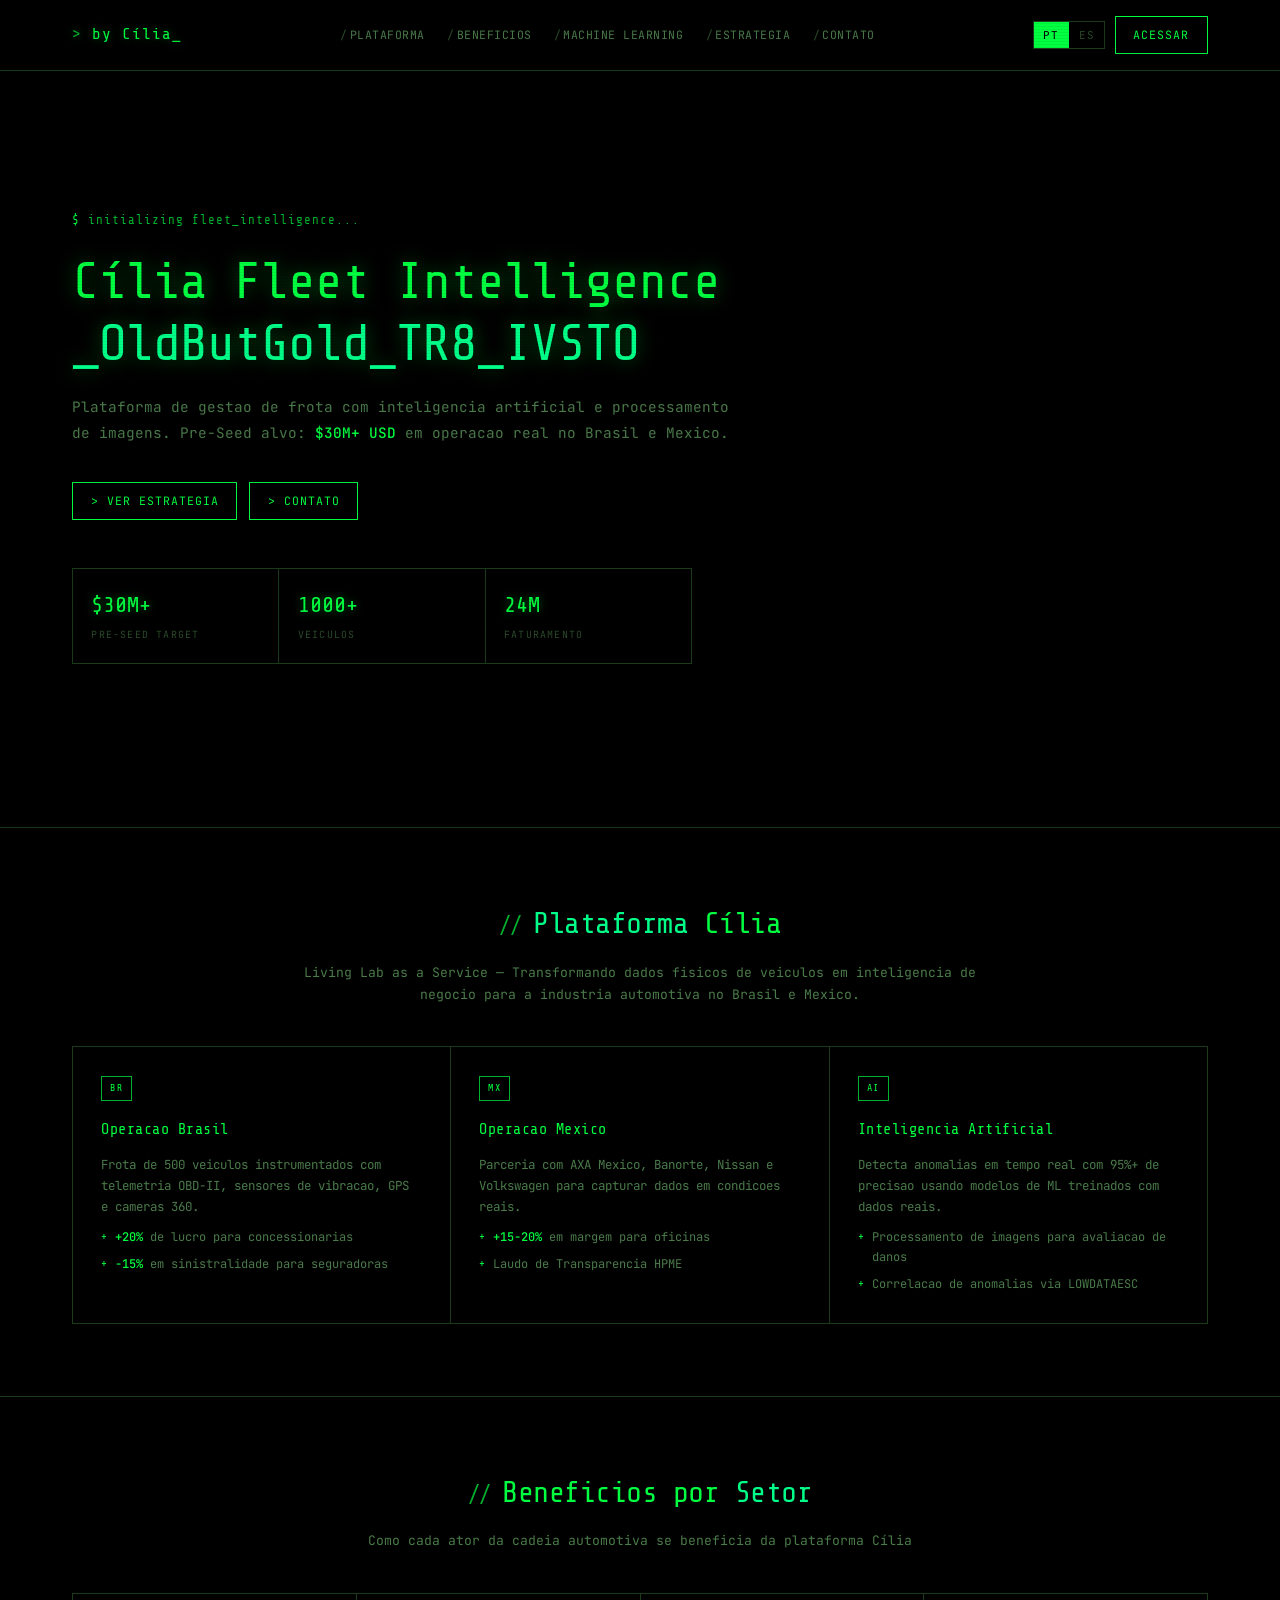
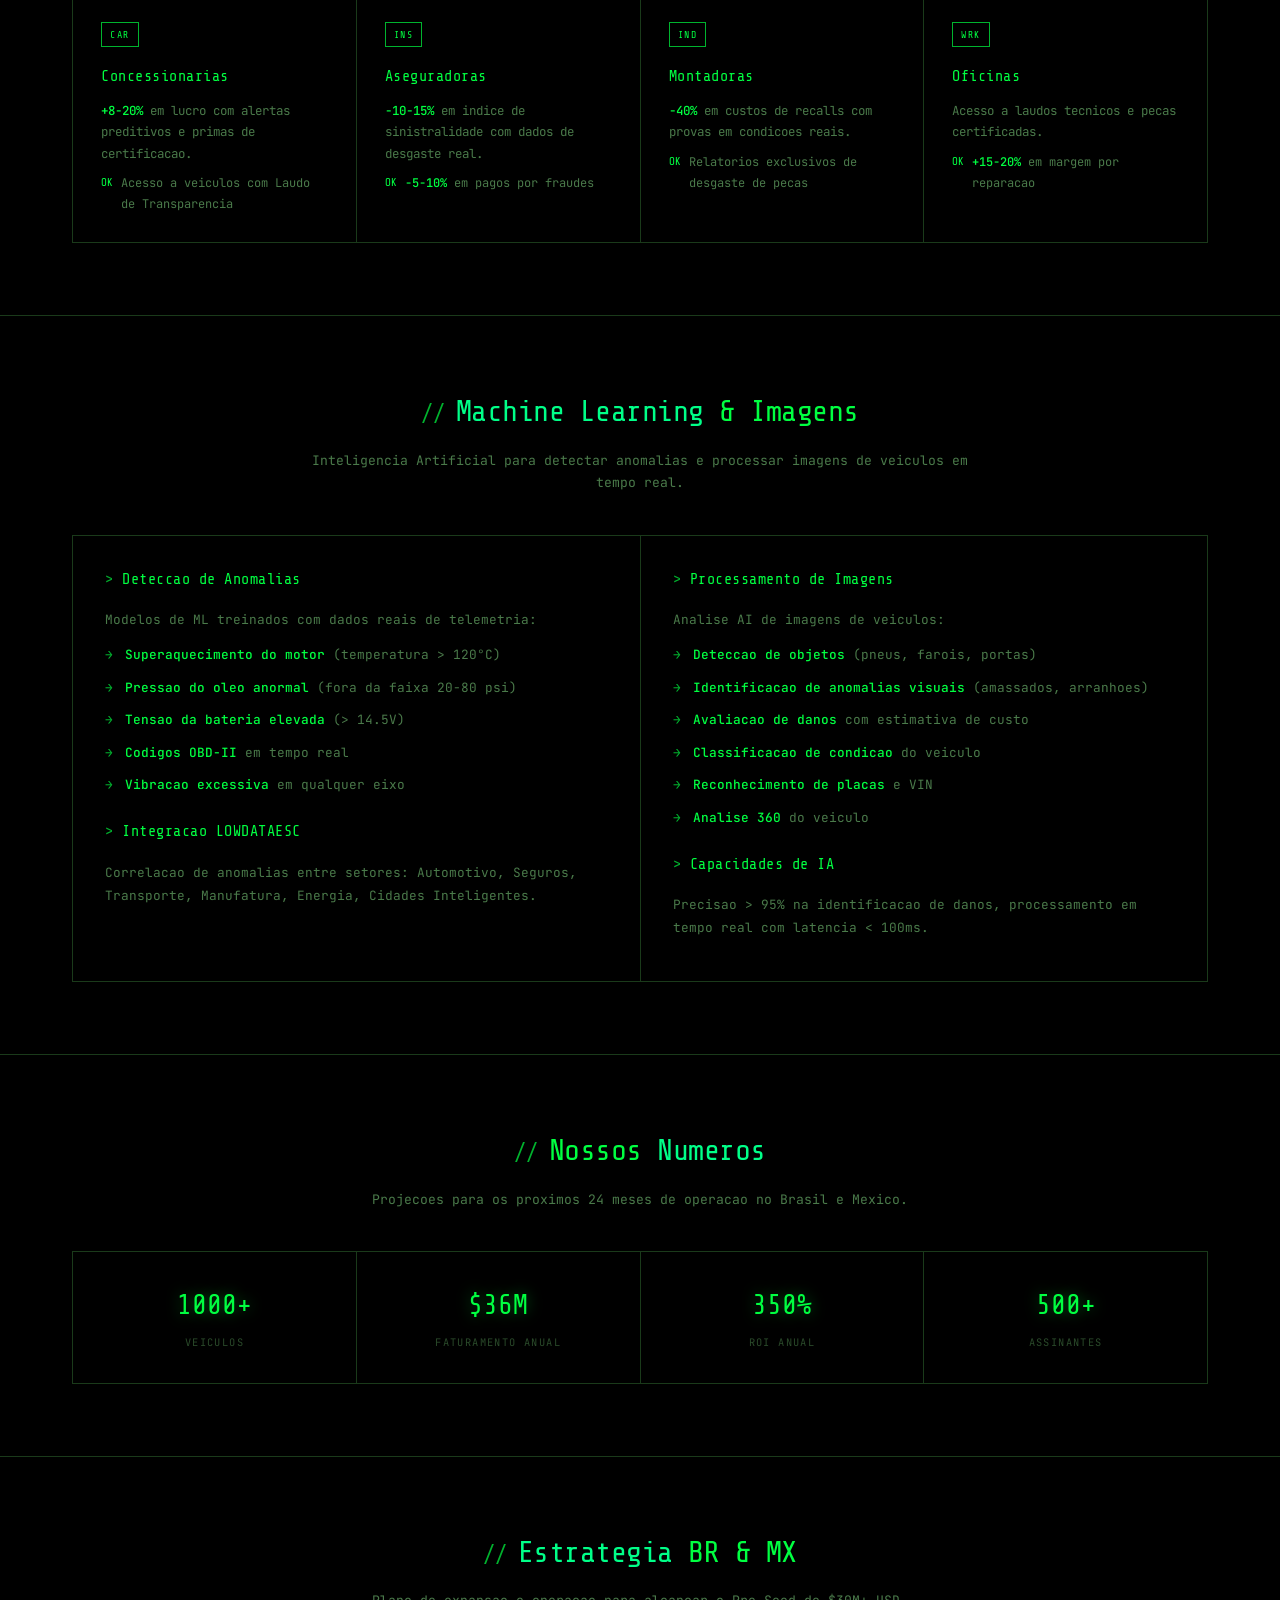
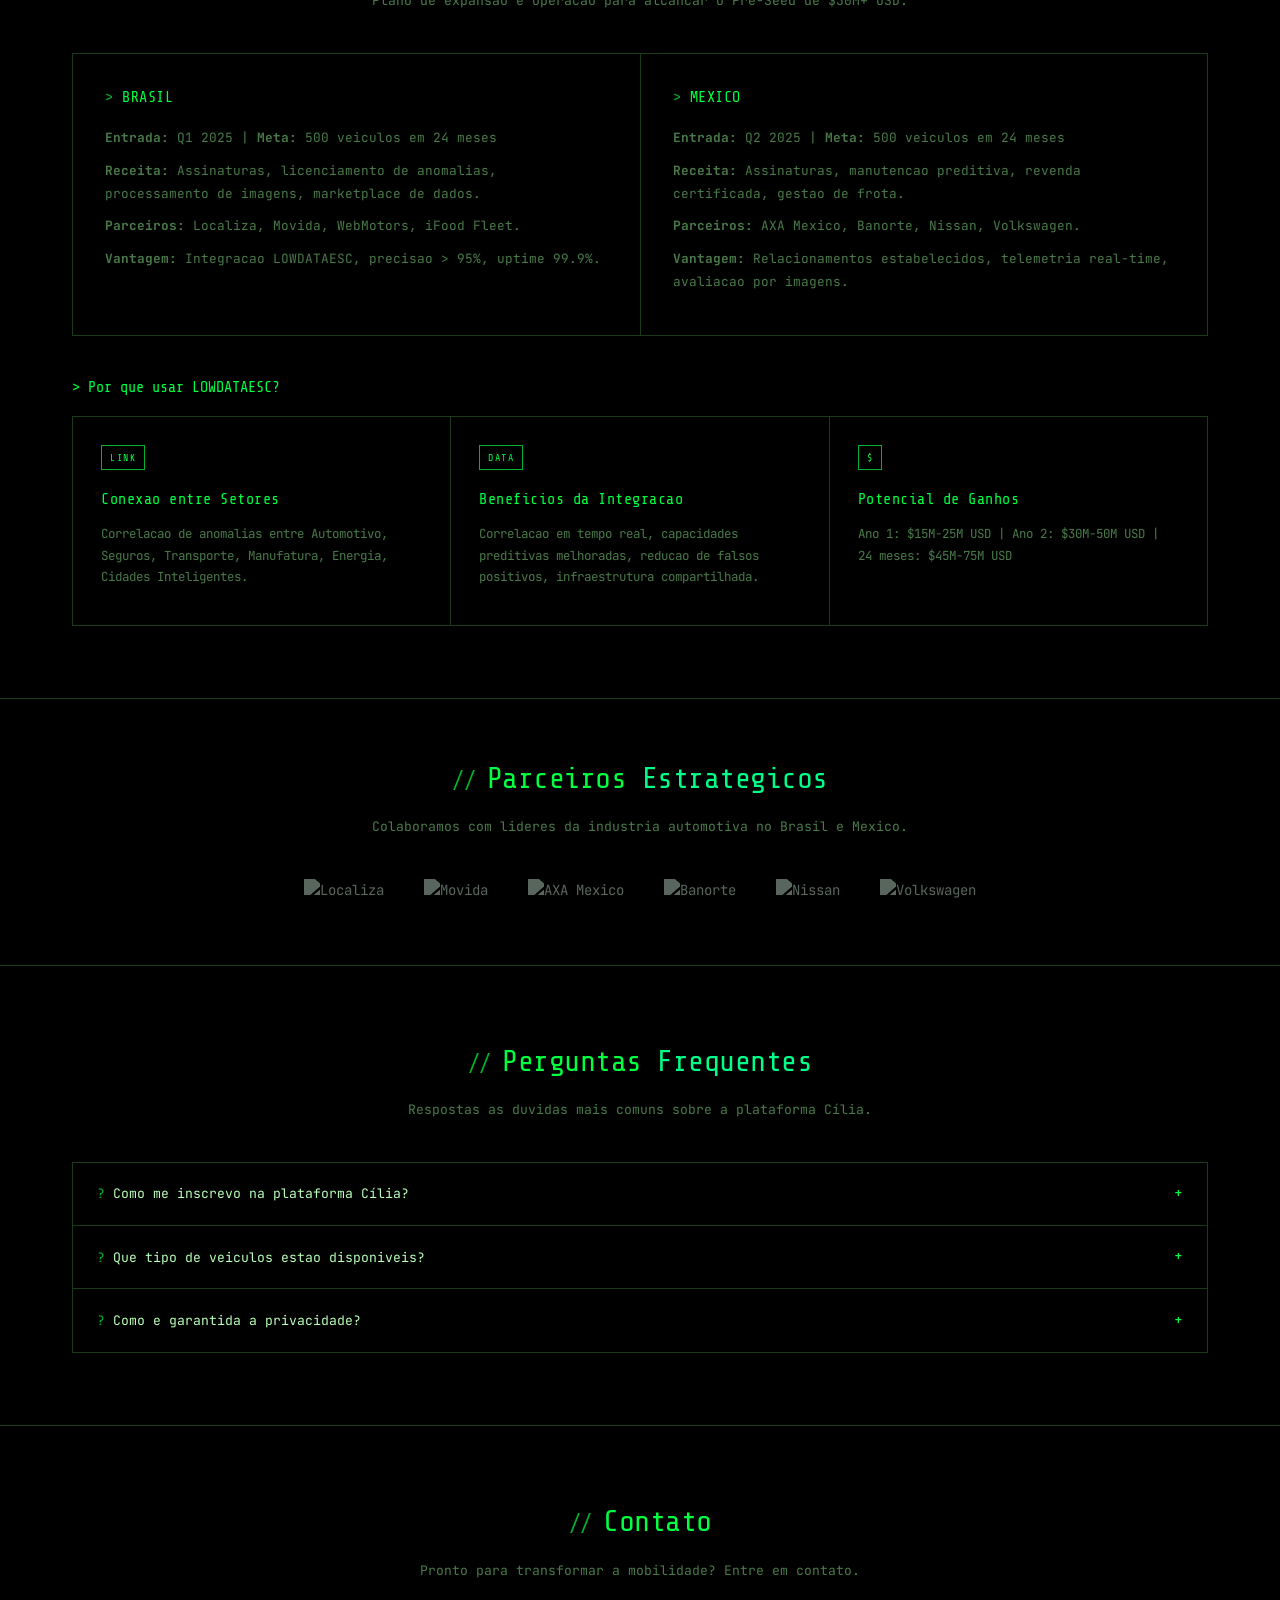
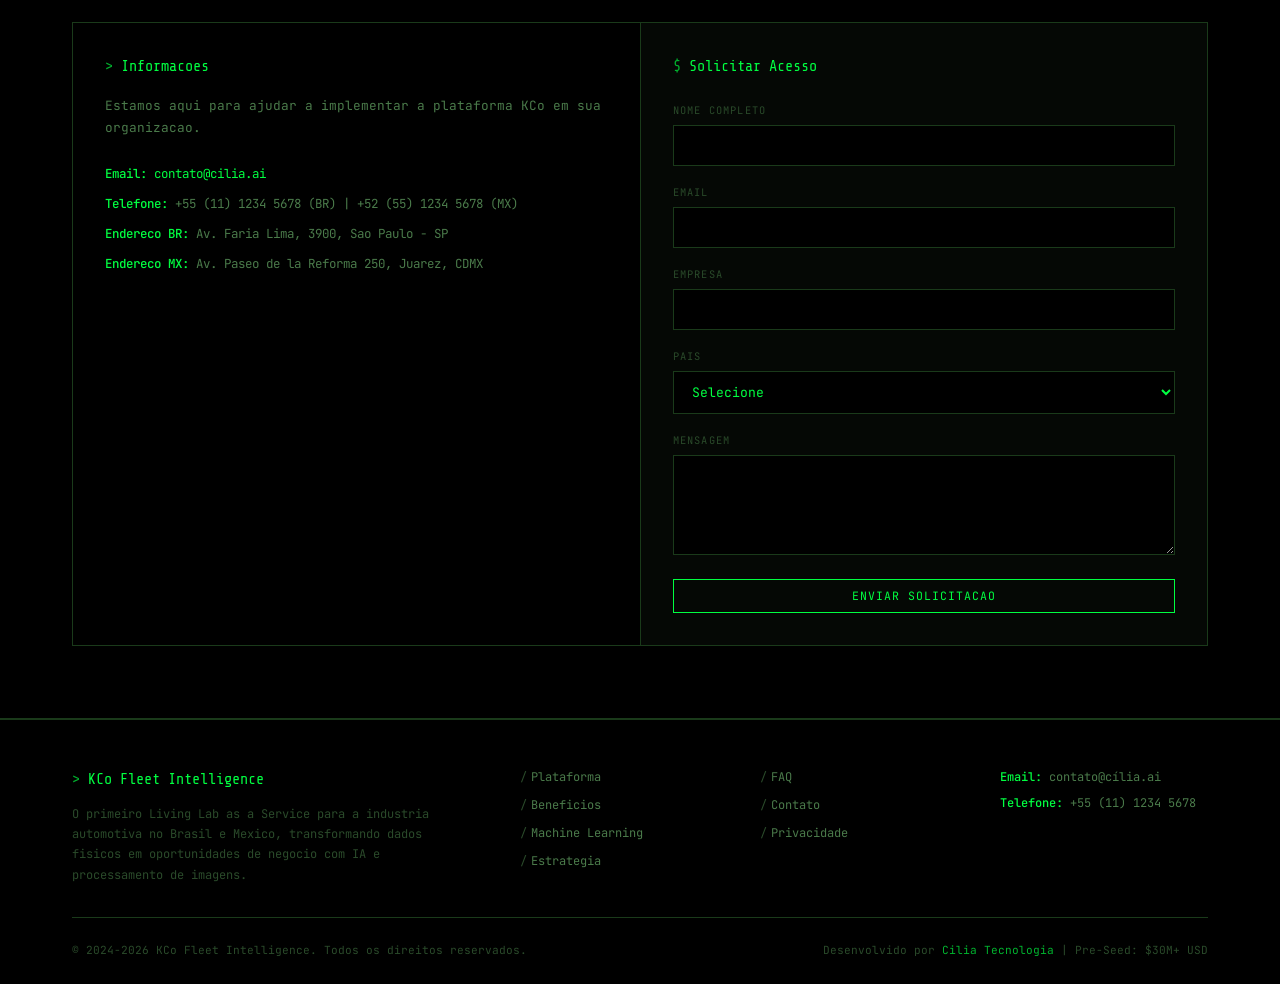
==== commit 33046310: "Initial commit" ====
--- a/index.html
+++ b/index.html
@@ -3,7 +3,7 @@
 <head>
     <meta charset="UTF-8">
     <meta name="viewport" content="width=device-width, initial-scale=1.0">
-    <title>KCo | Fleet Intelligence - Old But Gold TR8 IVSTO</title>
+    <title> | Fleet Intelligence - Old But Gold TR8 IVSTO</title>
     <link rel="preconnect" href="https://fonts.googleapis.com">
     <link rel="preconnect" href="https://fonts.gstatic.com" crossorigin>
     <link href="https://fonts.googleapis.com/css2?family=Share+Tech+Mono&family=JetBrains+Mono:wght@300;400;500;600;700&display=swap" rel="stylesheet">
@@ -619,7 +619,7 @@
 <body>
     <header>
         <div class="header-container">
-            <a href="#" class="logo">KCo by Cília</a>
+            <a href="#" class="logo">by Cília</a>
             <nav class="nav-links">
                 <a href="#que-es">Plataforma</a>
                 <a href="#beneficios">Beneficios</a>
@@ -642,7 +642,7 @@
             <canvas id="matrix-canvas"></canvas>
             <div class="container">
                 <div class="hero-prompt">initializing fleet_intelligence...</div>
-                <h1>KCo Fleet Intelligence <span class="highlight">_OldButGold_TR8_IVSTO</span></h1>
+                <h1>Cília Fleet Intelligence <span class="highlight">_OldButGold_TR8_IVSTO</span></h1>
                 <p>Plataforma de gestao de frota com inteligencia artificial e processamento de imagens. Pre-Seed alvo: <strong>$30M+ USD</strong> em operacao real no Brasil e Mexico.</p>
                 <div class="hero-buttons">
                     <a href="#estrategia" class="cta-btn">&gt; Ver Estrategia</a>
@@ -667,7 +667,7 @@
         
         <section id="que-es">
             <div class="container">
-                <h2><span class="highlight">Plataforma</span> KCo</h2>
+                <h2><span class="highlight">Plataforma</span> Cília</h2>
                 <p class="section-subtitle">Living Lab as a Service — Transformando dados fisicos de veiculos em inteligencia de negocio para a industria automotiva no Brasil e Mexico.</p>
                 <div class="cards">
                     <div class="card">
@@ -716,7 +716,7 @@
         <section id="beneficios">
             <div class="container">
                 <h2>Beneficios por <span class="highlight">Setor</span></h2>
-                <p class="section-subtitle">Como cada ator da cadeia automotiva se beneficia da plataforma KCo</p>
+                <p class="section-subtitle">Como cada ator da cadeia automotiva se beneficia da plataforma Cília</p>
                 <div class="cards">
                     <div class="card">
                         <div class="card-icon">CAR</div>
@@ -878,10 +878,10 @@
         <section id="faq">
             <div class="container">
                 <h2>Perguntas <span class="highlight">Frequentes</span></h2>
-                <p class="section-subtitle">Respostas as duvidas mais comuns sobre a plataforma KCo.</p>
+                <p class="section-subtitle">Respostas as duvidas mais comuns sobre a plataforma Cília.</p>
                 <div class="faq-item">
                     <div class="faq-question" onclick="toggleFaq(this)">
-                        <h3>Como me inscrevo na plataforma KCo?</h3>
+                        <h3>Como me inscrevo na plataforma Cília?</h3>
                         <span class="faq-toggle">+</span>
                     </div>
                     <div class="faq-answer">
@@ -918,7 +918,7 @@
                         <h3>Informacoes</h3>
                         <p>Estamos aqui para ajudar a implementar a plataforma KCo em sua organizacao.</p>
                         <div class="contact-details">
-                            <p><strong>Email:</strong> <a href="mailto:contato@kco.ai">contato@kco.ai</a></p>
+                            <p><strong>Email:</strong> <a href="mailto:contato@cília.ai">contato@cilia.ai</a></p>
                             <p><strong>Telefone:</strong> +55 (11) 1234 5678 (BR) | +52 (55) 1234 5678 (MX)</p>
                             <p><strong>Endereco BR:</strong> Av. Faria Lima, 3900, Sao Paulo - SP</p>
                             <p><strong>Endereco MX:</strong> Av. Paseo de la Reforma 250, Juarez, CDMX</p>
@@ -976,7 +976,7 @@
                     <a href="#">Privacidade</a>
                 </div>
                 <div class="footer-contact">
-                    <p><strong>Email:</strong> contato@kco.ai</p>
+                    <p><strong>Email:</strong> contato@cília.ai</p>
                     <p><strong>Telefone:</strong> +55 (11) 1234 5678</p>
                 </div>
             </div>
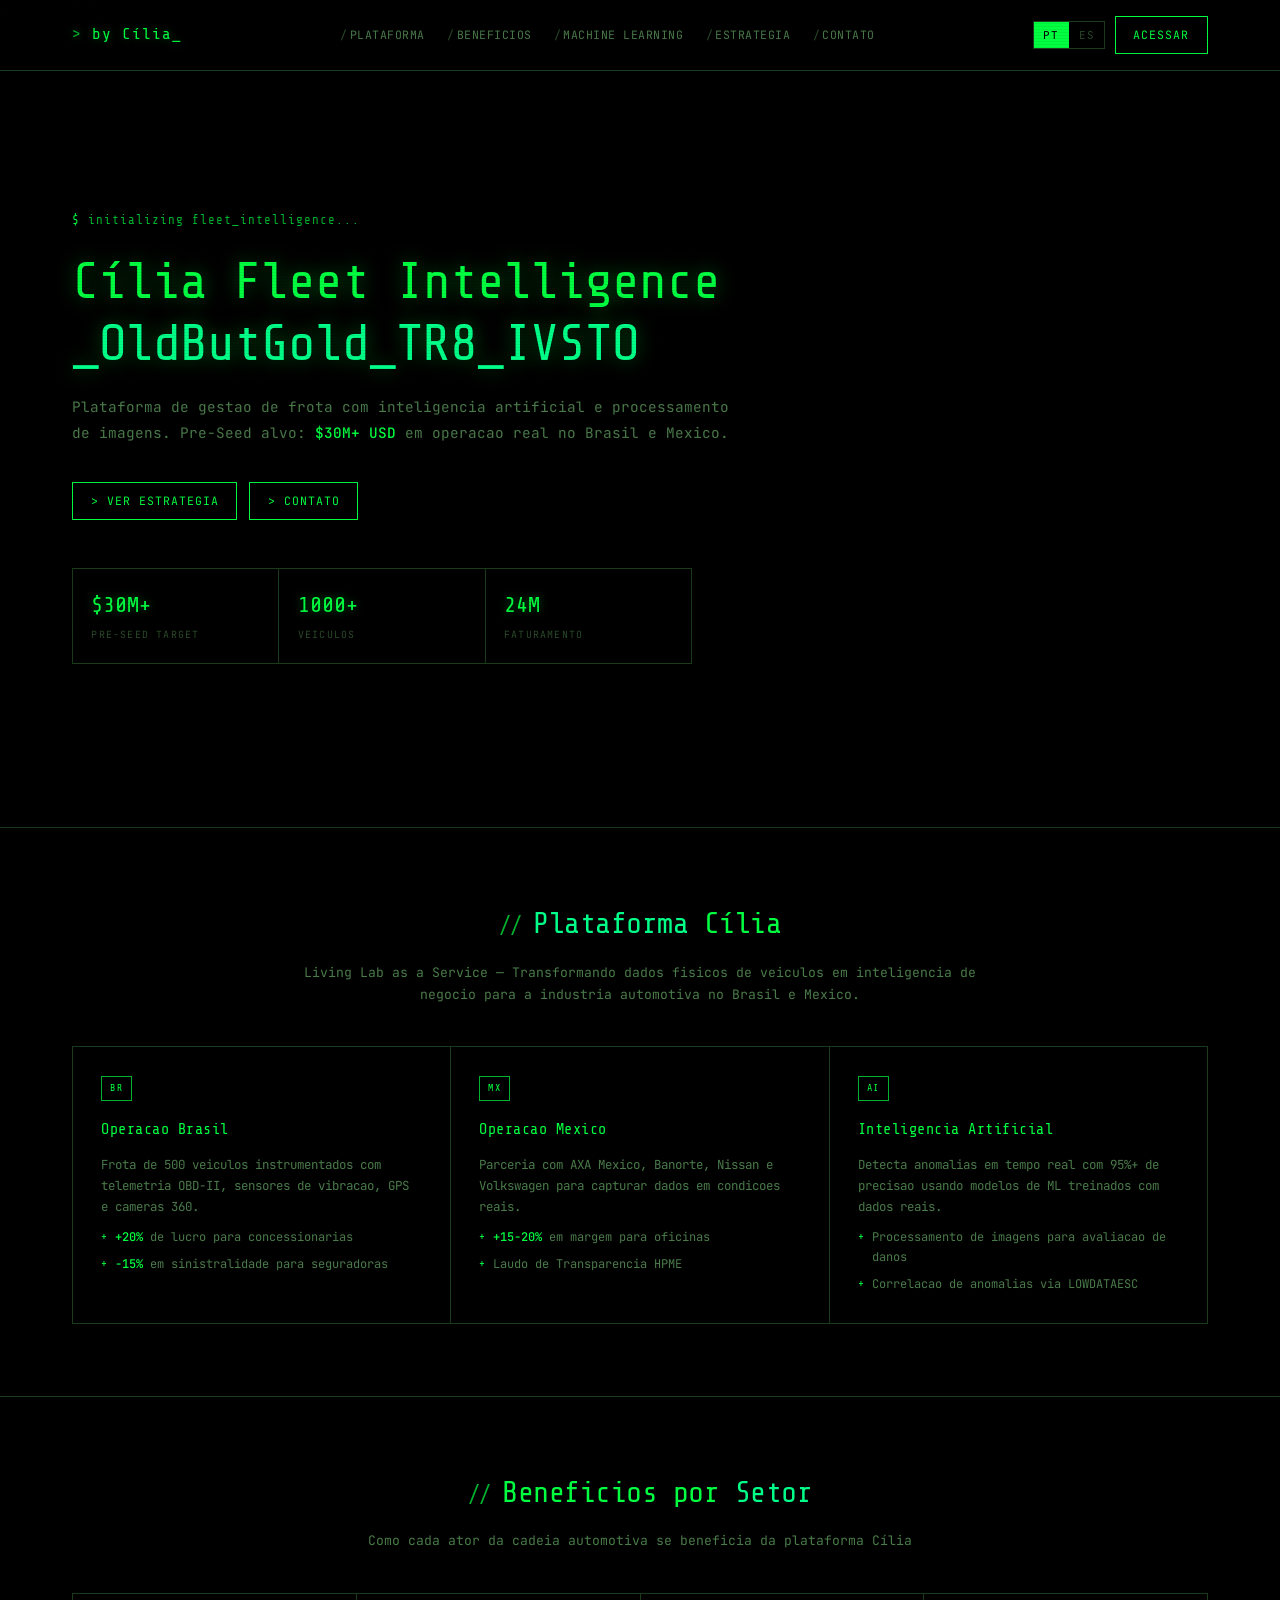
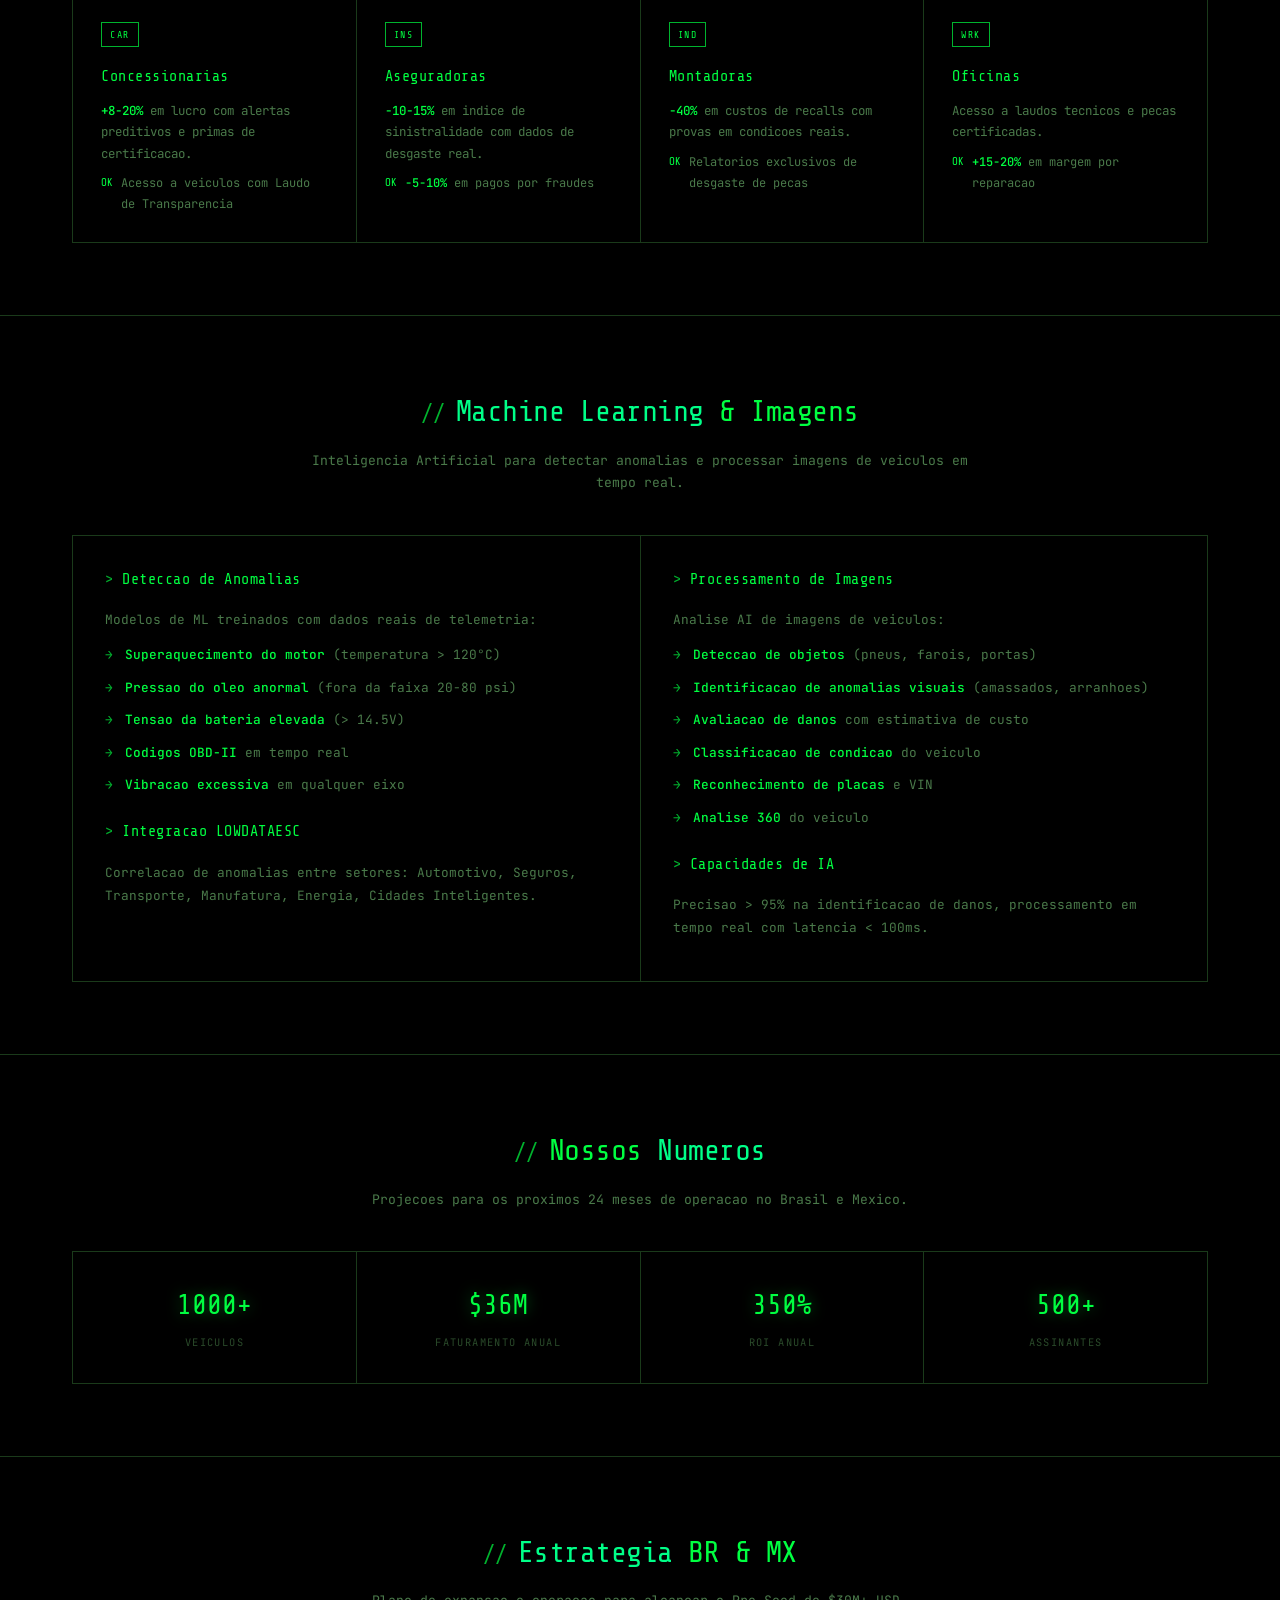
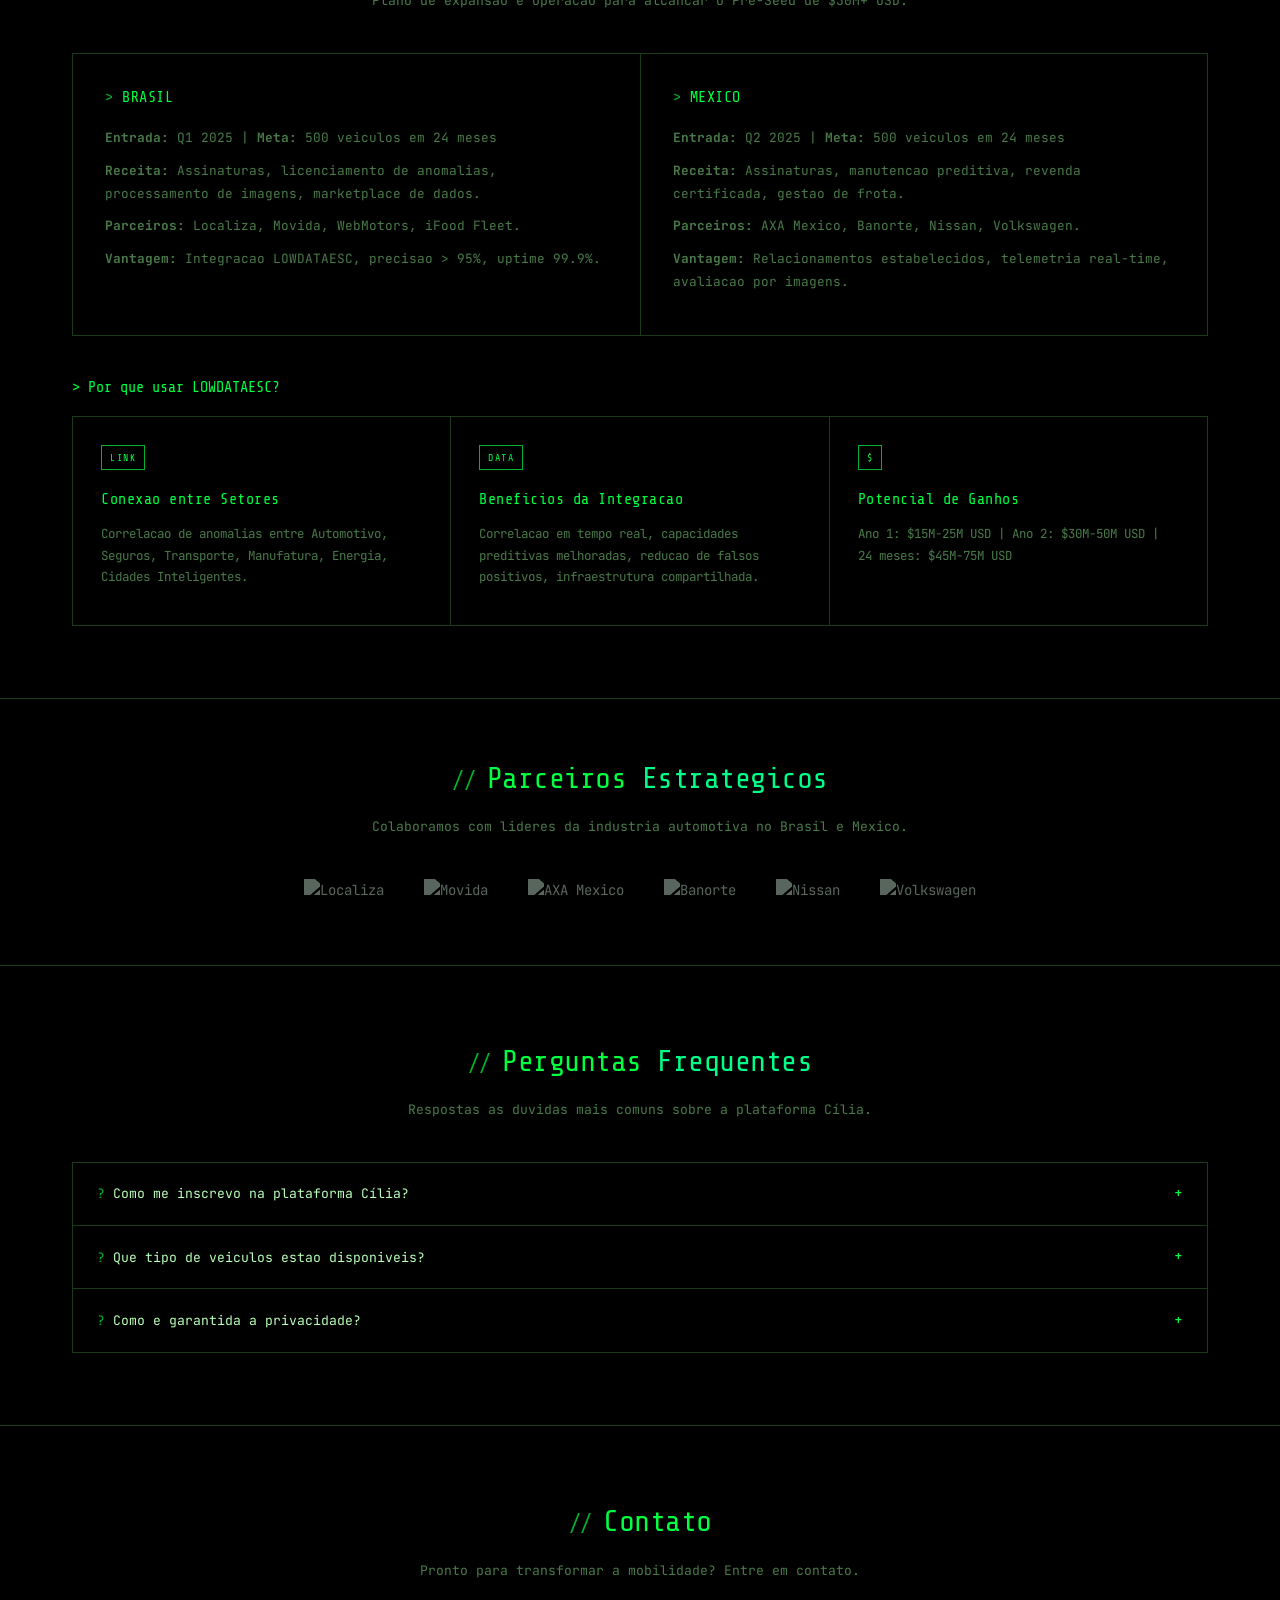
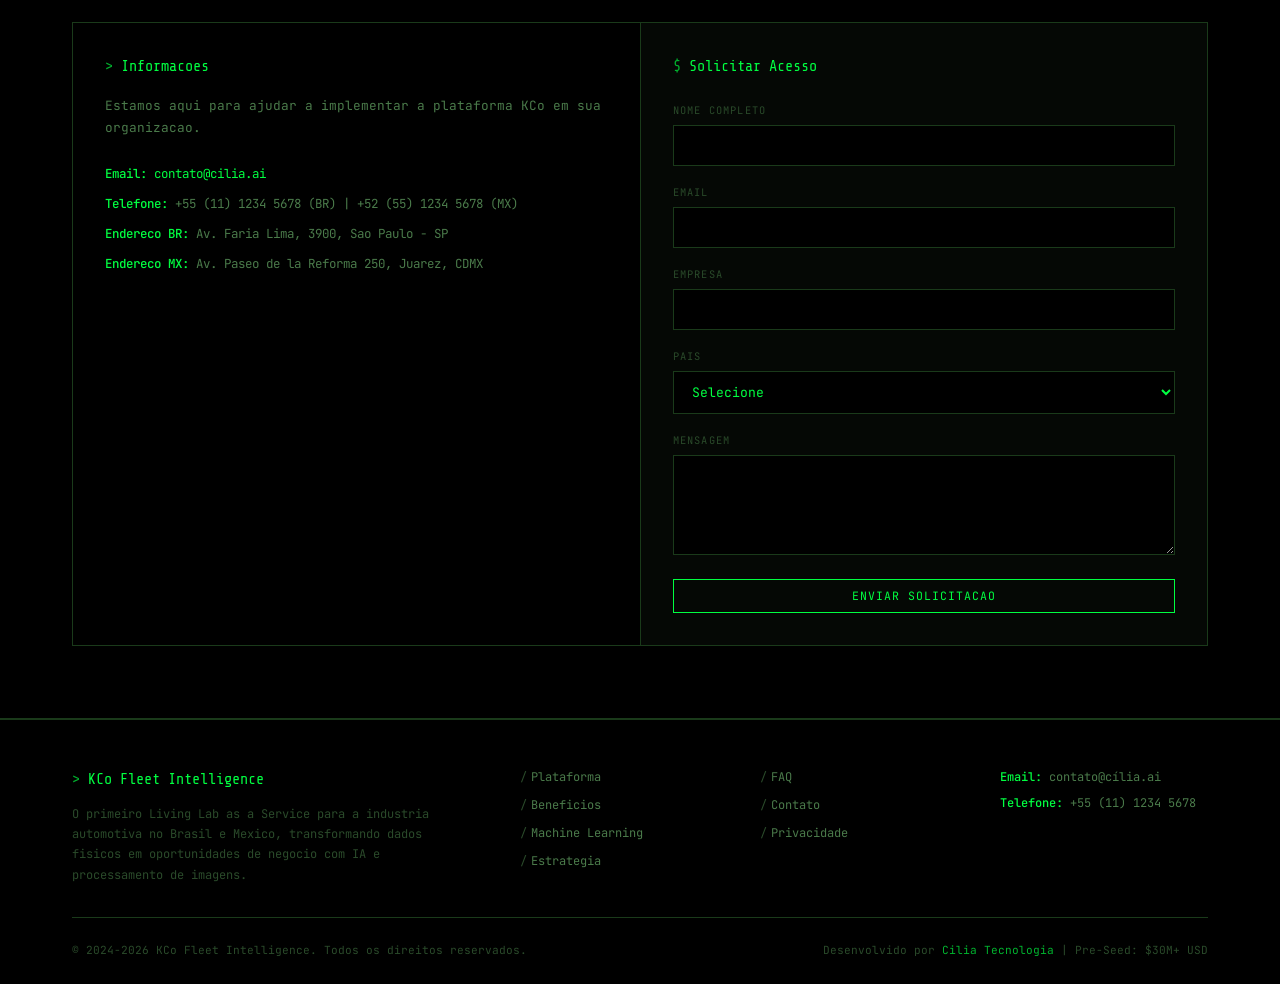
==== commit b716b1a6: "Initial commit" ====
--- a/index.html
+++ b/index.html
@@ -3,7 +3,7 @@
 <head>
     <meta charset="UTF-8">
     <meta name="viewport" content="width=device-width, initial-scale=1.0">
-    <title> | Fleet Intelligence - Old But Gold TR8 IVSTO</title>
+    <title>Cília | Fleet Intelligence - Old But Gold TR8 IVSTO</title>
     <link rel="preconnect" href="https://fonts.googleapis.com">
     <link rel="preconnect" href="https://fonts.gstatic.com" crossorigin>
     <link href="https://fonts.googleapis.com/css2?family=Share+Tech+Mono&family=JetBrains+Mono:wght@300;400;500;600;700&display=swap" rel="stylesheet">
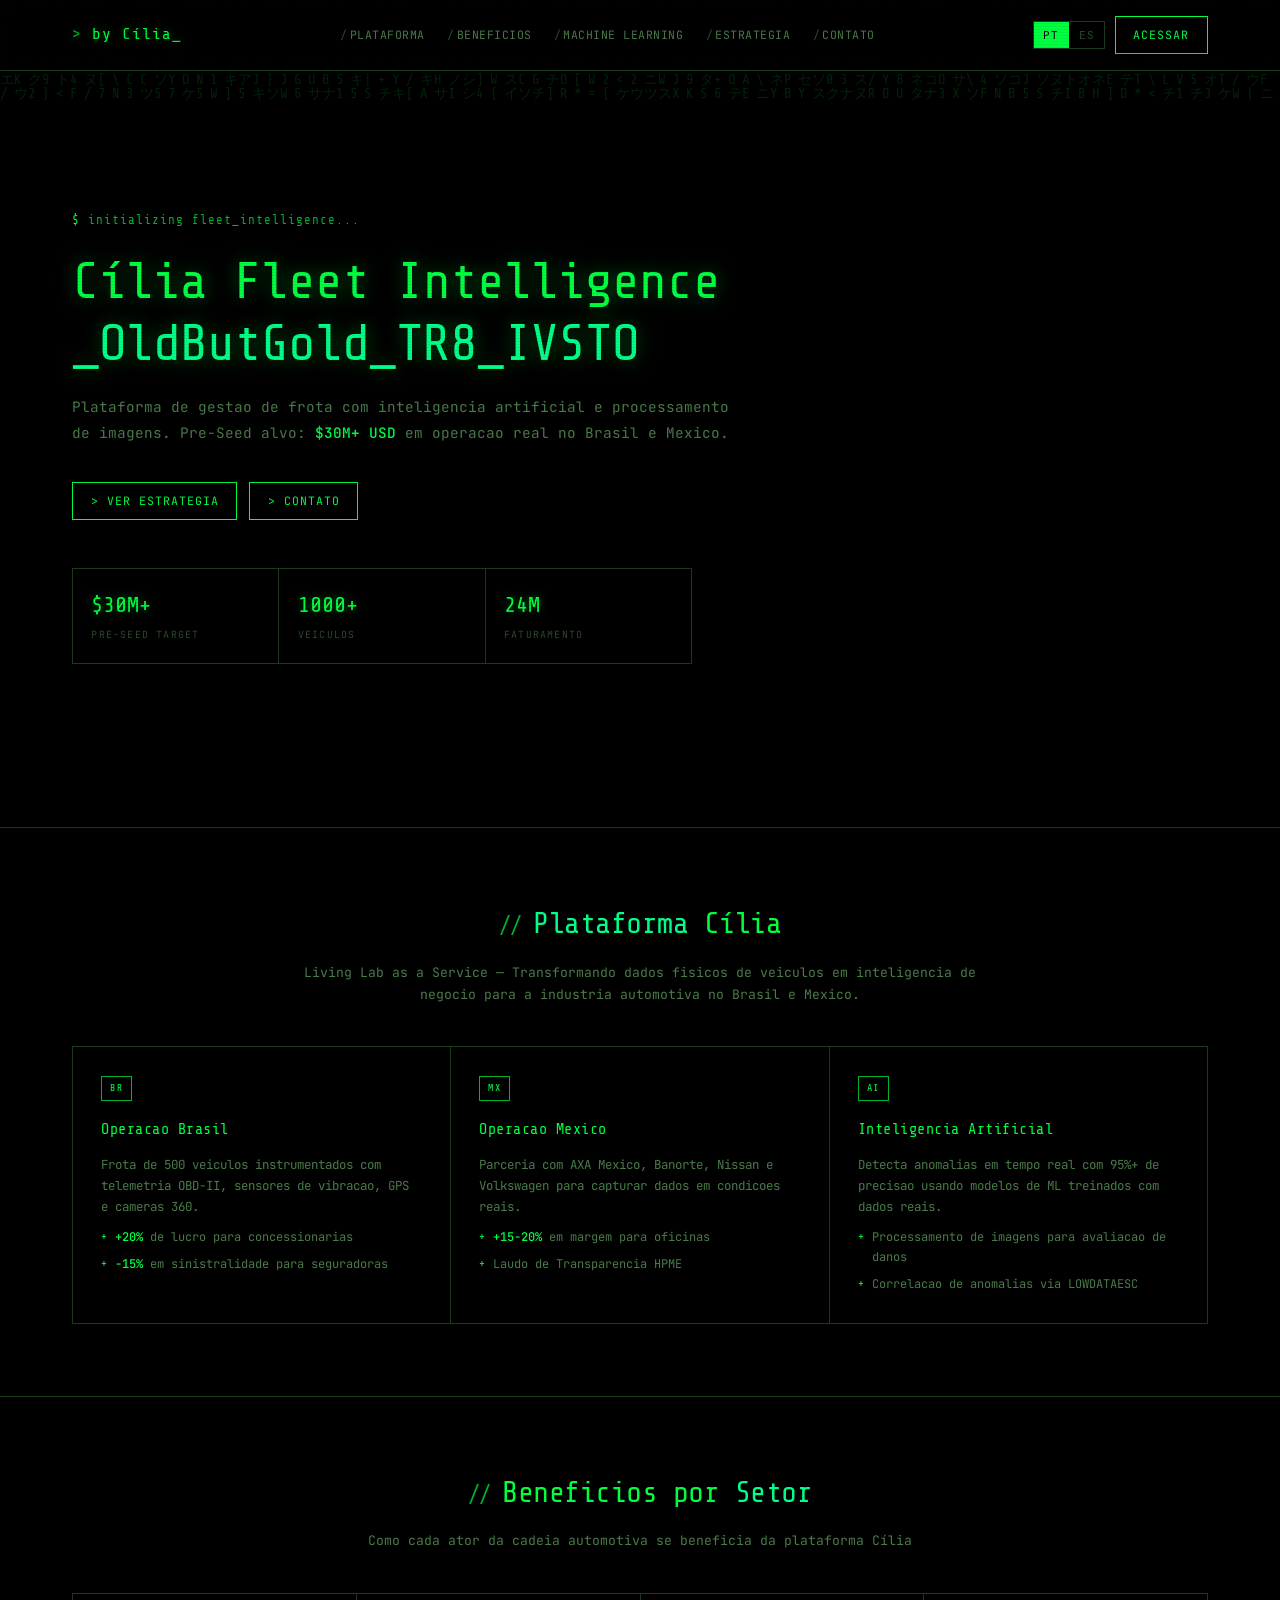
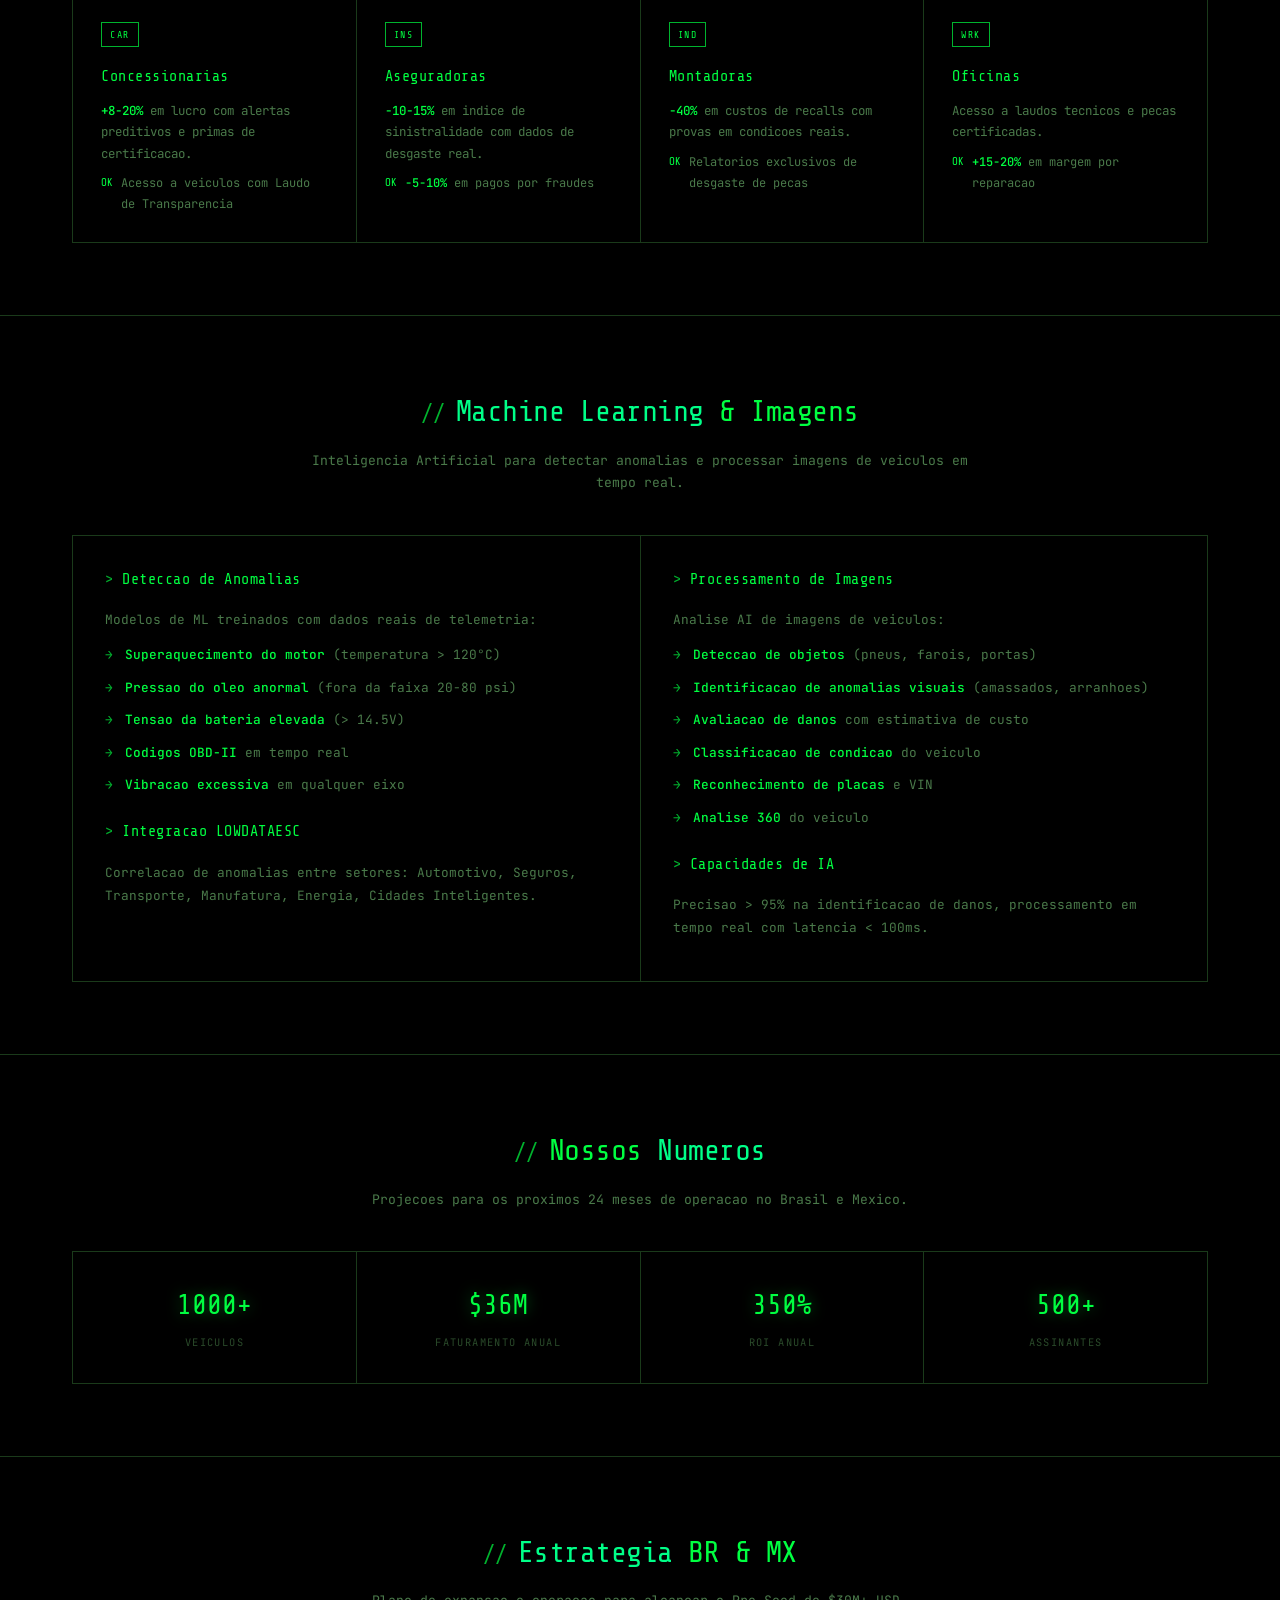
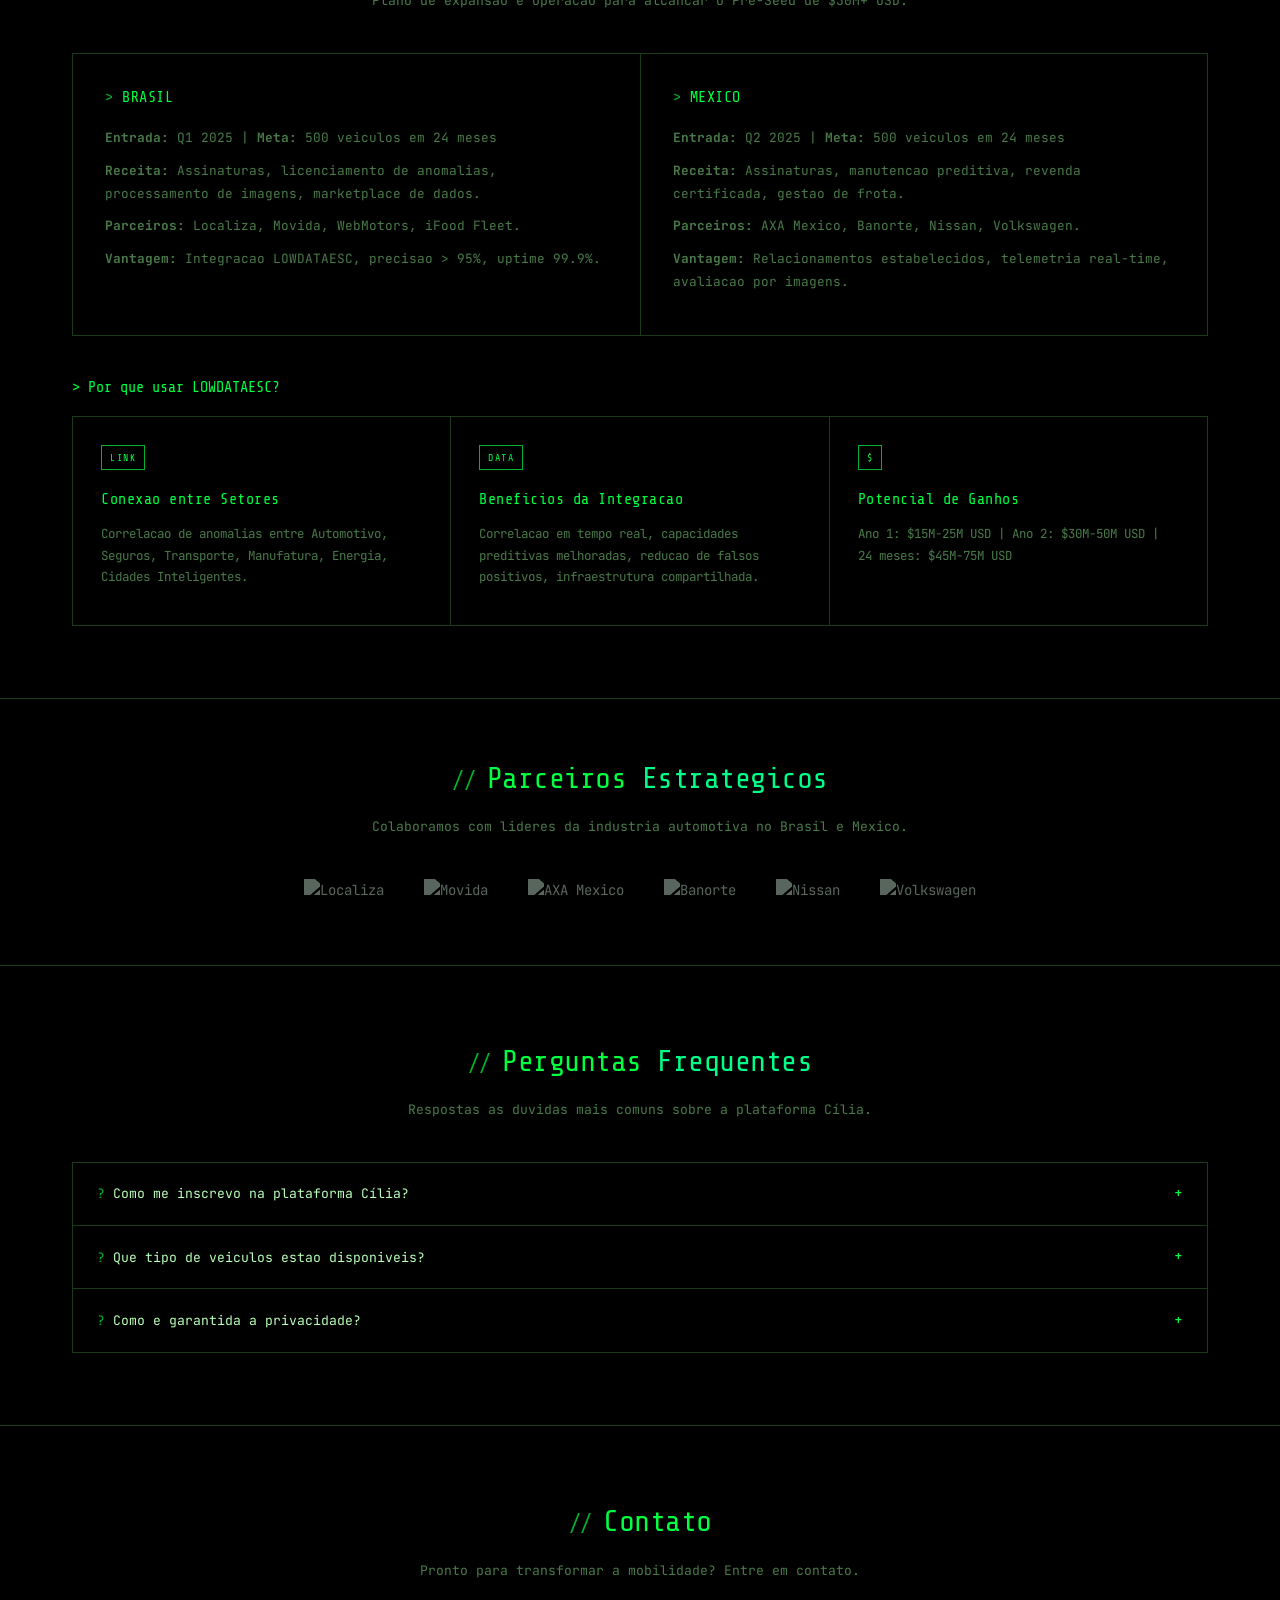
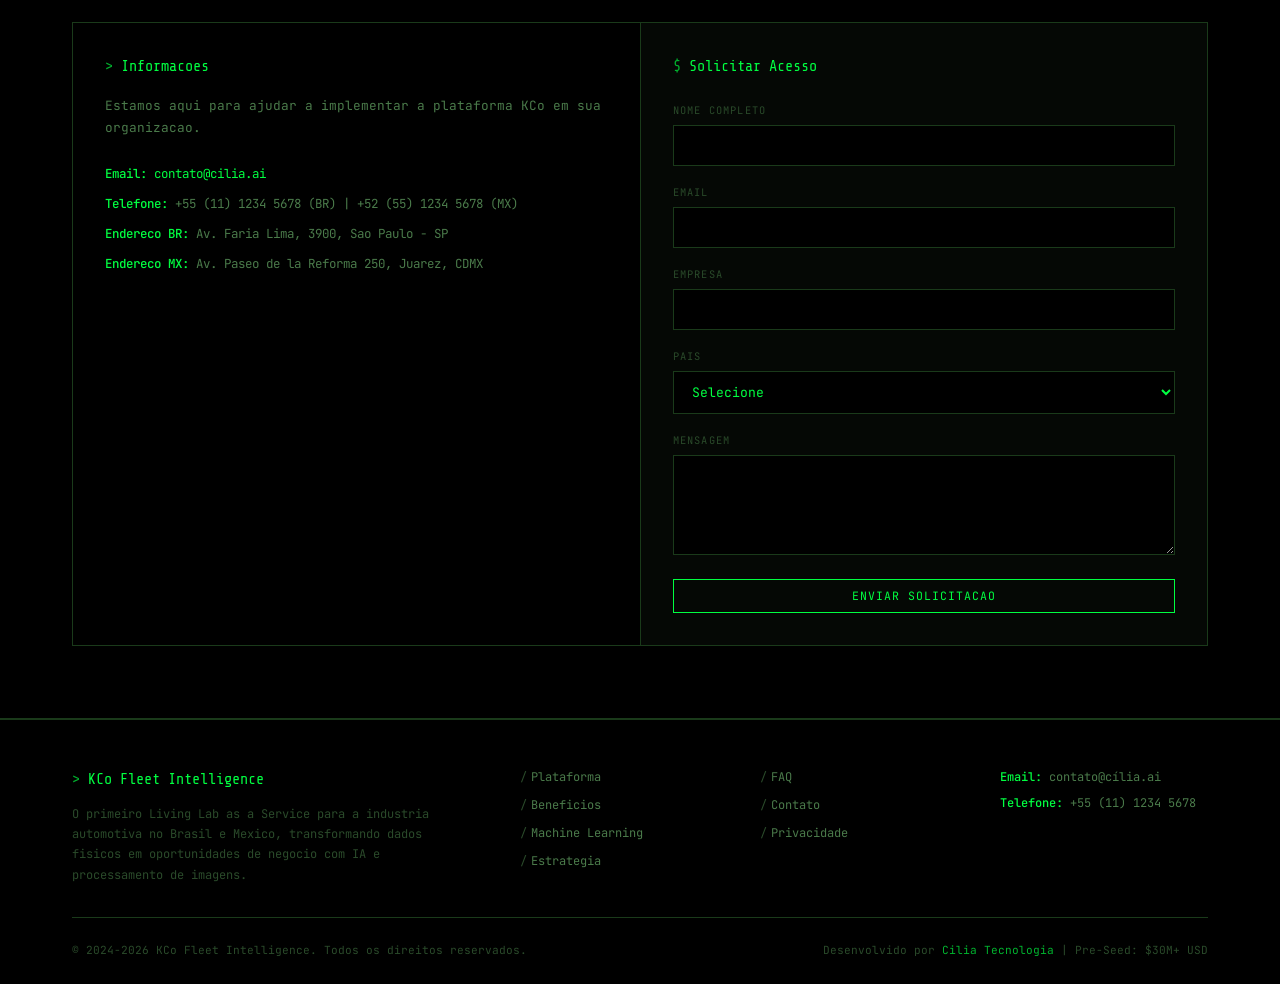
==== commit e8b1ce03: "Initial commit" ====
--- a/index.html
+++ b/index.html
@@ -3,7 +3,7 @@
 <head>
     <meta charset="UTF-8">
     <meta name="viewport" content="width=device-width, initial-scale=1.0">
-    <title>Cília | Fleet Intelligence - Old But Gold TR8 IVSTO</title>
+    <title>Cília | Fleet Intelligence</title>
     <link rel="preconnect" href="https://fonts.googleapis.com">
     <link rel="preconnect" href="https://fonts.gstatic.com" crossorigin>
     <link href="https://fonts.googleapis.com/css2?family=Share+Tech+Mono&family=JetBrains+Mono:wght@300;400;500;600;700&display=swap" rel="stylesheet">
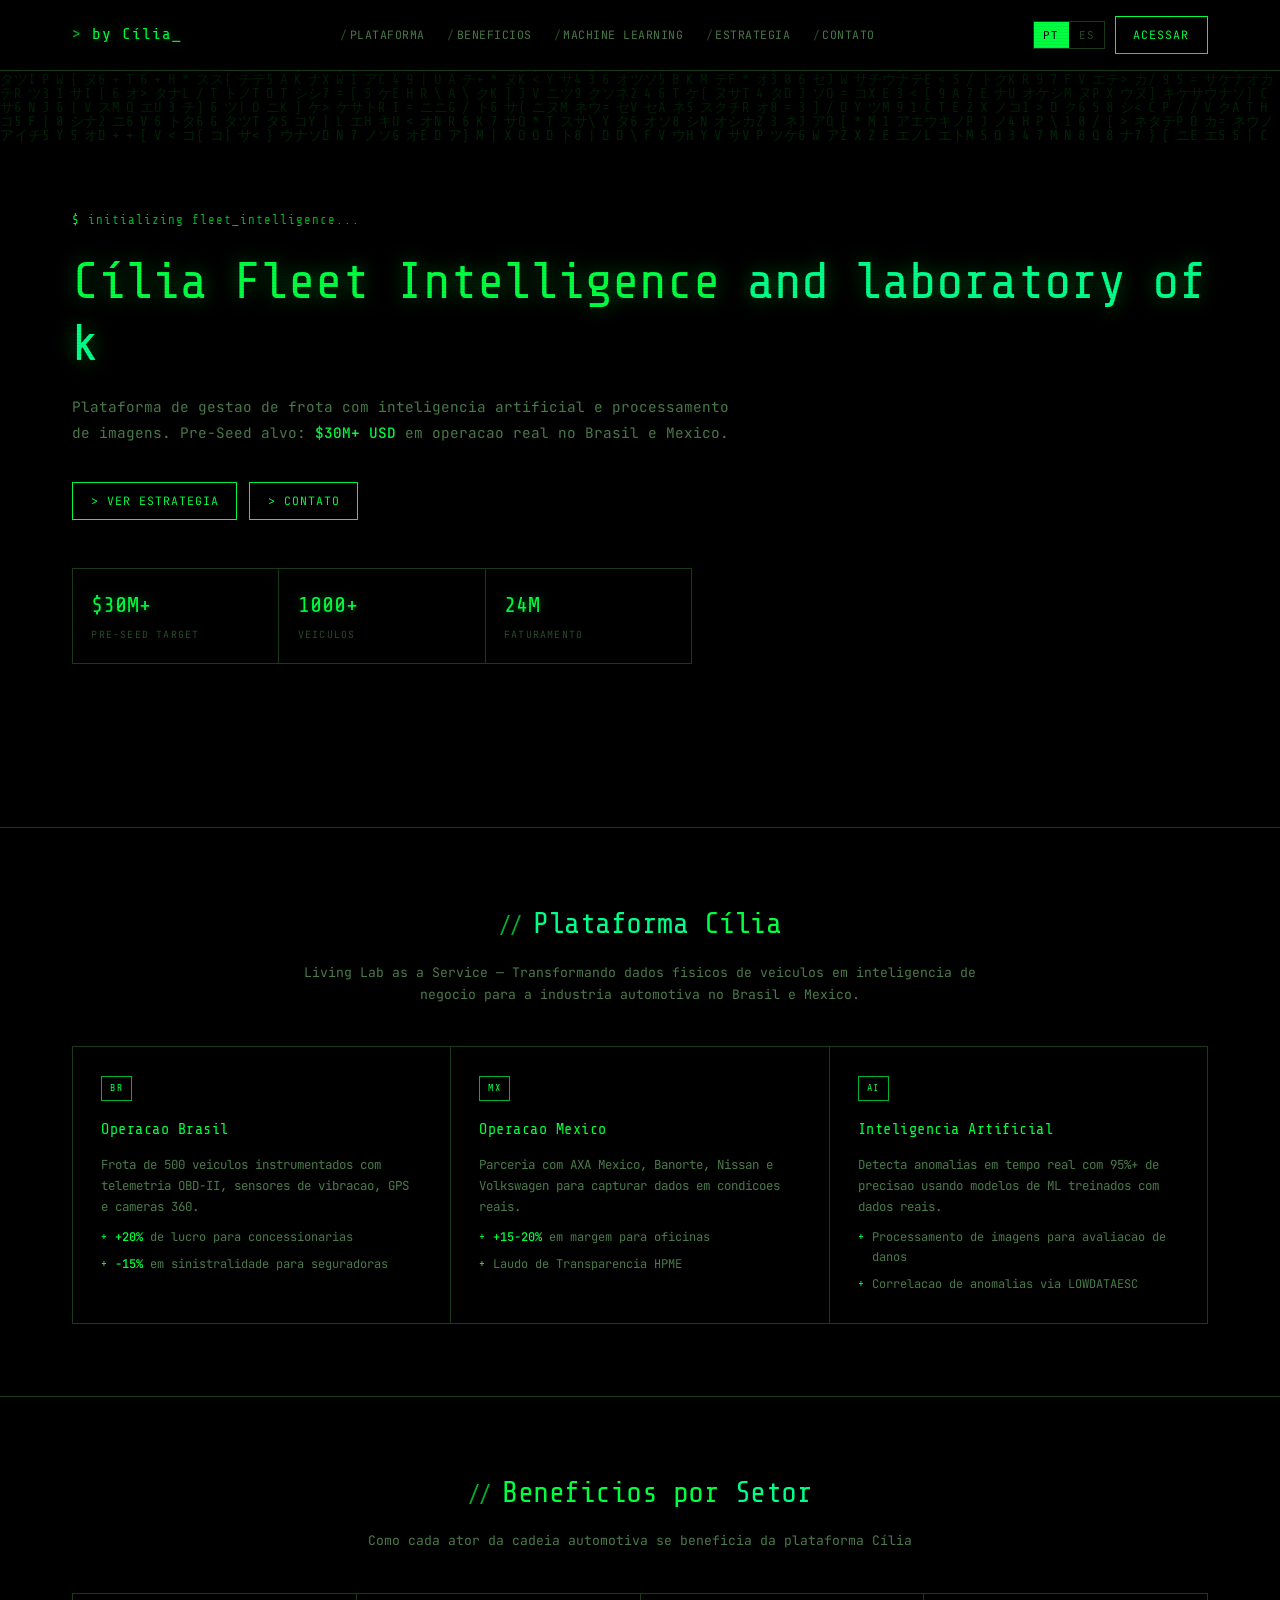
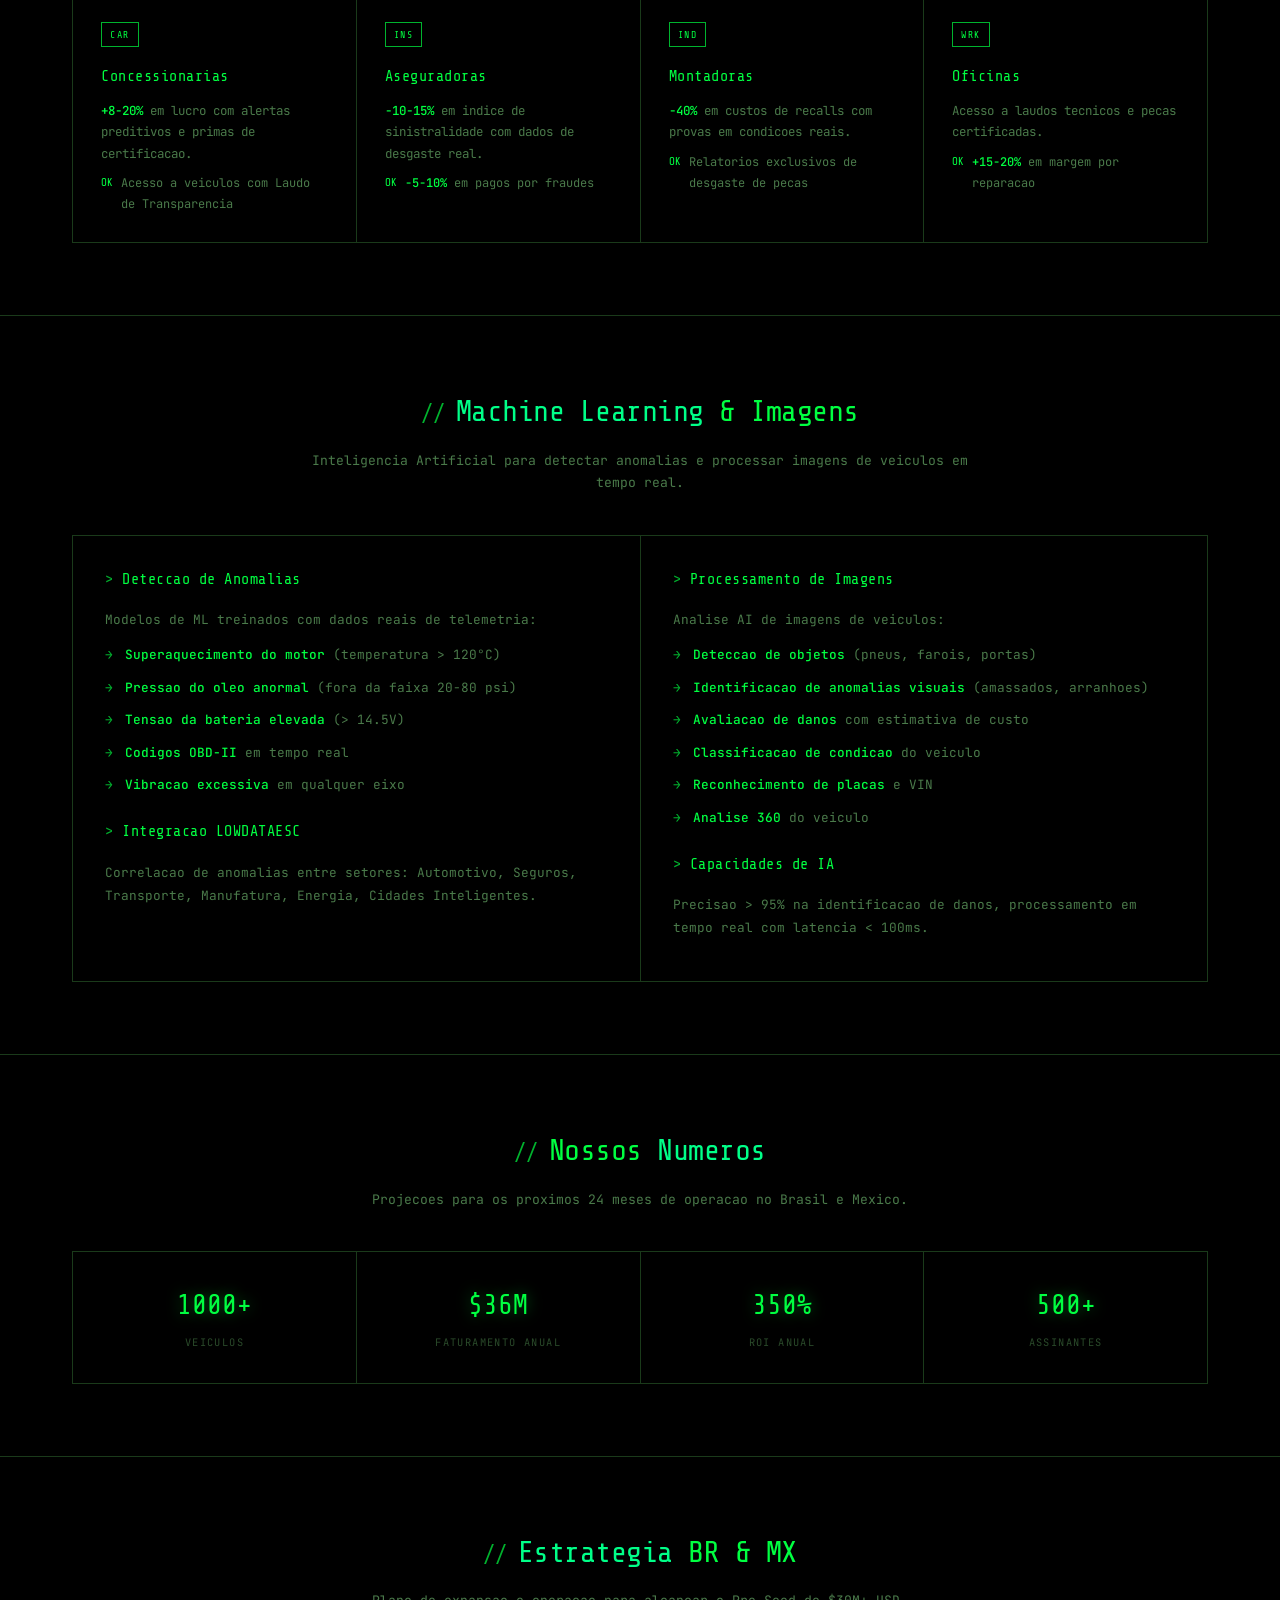
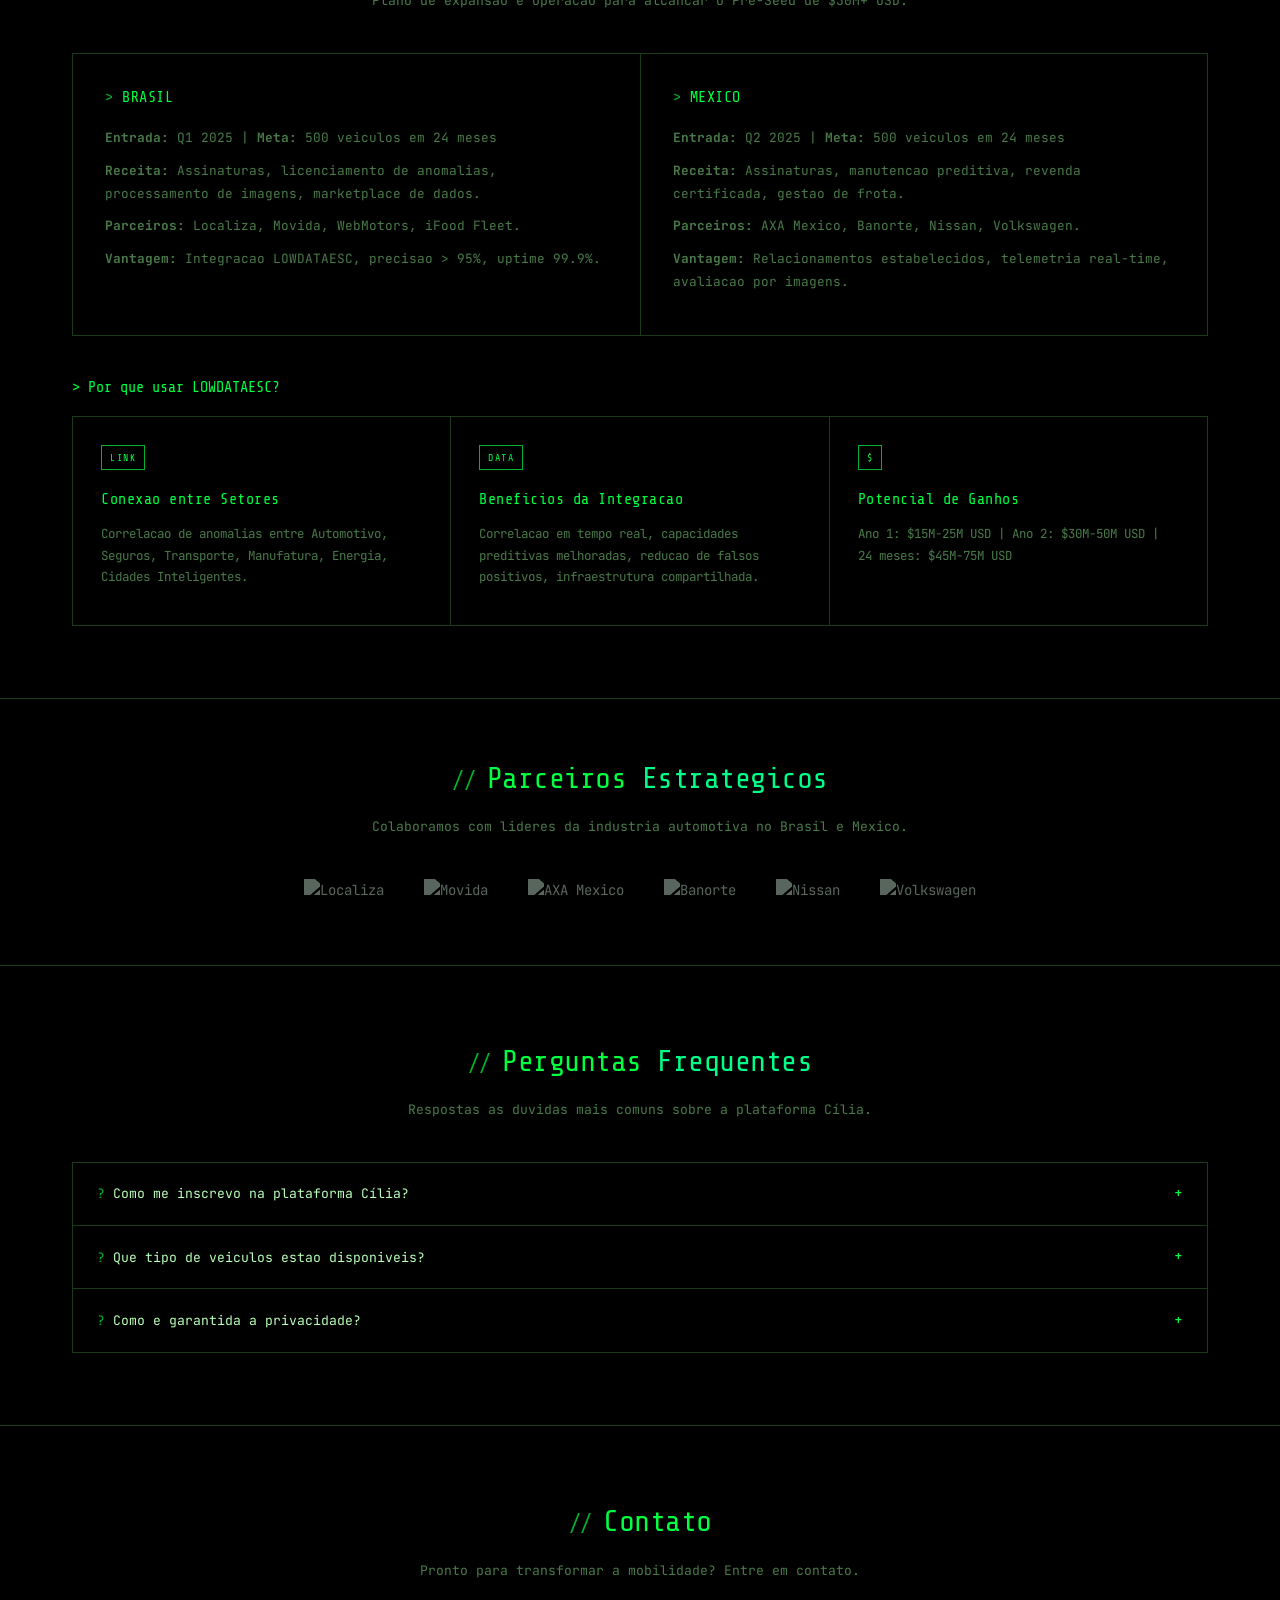
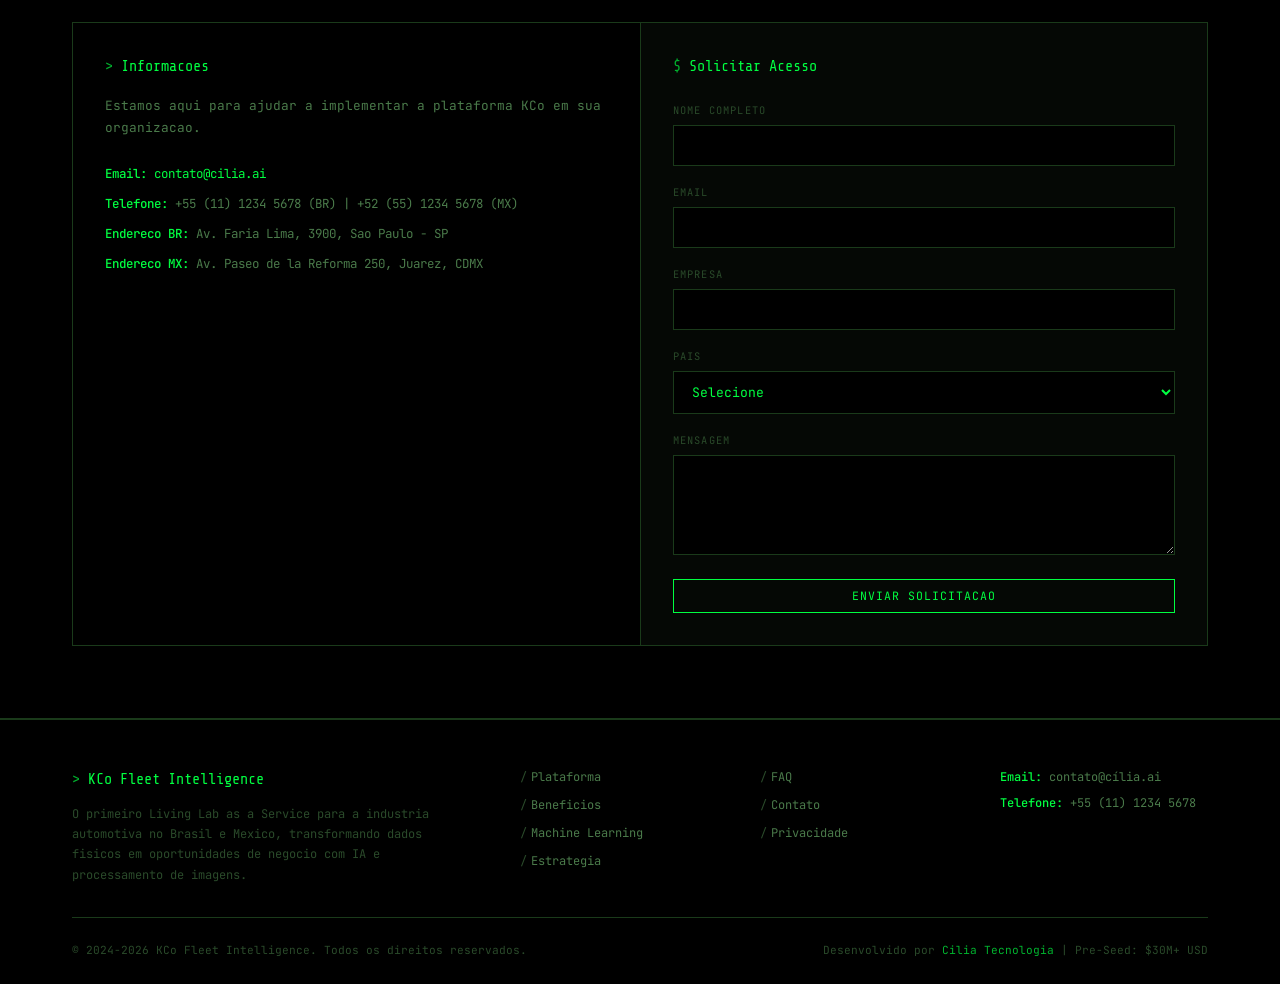
==== commit 6179211d: "Initial commit" ====
--- a/index.html
+++ b/index.html
@@ -642,7 +642,7 @@
             <canvas id="matrix-canvas"></canvas>
             <div class="container">
                 <div class="hero-prompt">initializing fleet_intelligence...</div>
-                <h1>Cília Fleet Intelligence <span class="highlight">_OldButGold_TR8_IVSTO</span></h1>
+                <h1>Cília Fleet Intelligence <span class="highlight">and laboratory of k</span></h1>
                 <p>Plataforma de gestao de frota com inteligencia artificial e processamento de imagens. Pre-Seed alvo: <strong>$30M+ USD</strong> em operacao real no Brasil e Mexico.</p>
                 <div class="hero-buttons">
                     <a href="#estrategia" class="cta-btn">&gt; Ver Estrategia</a>
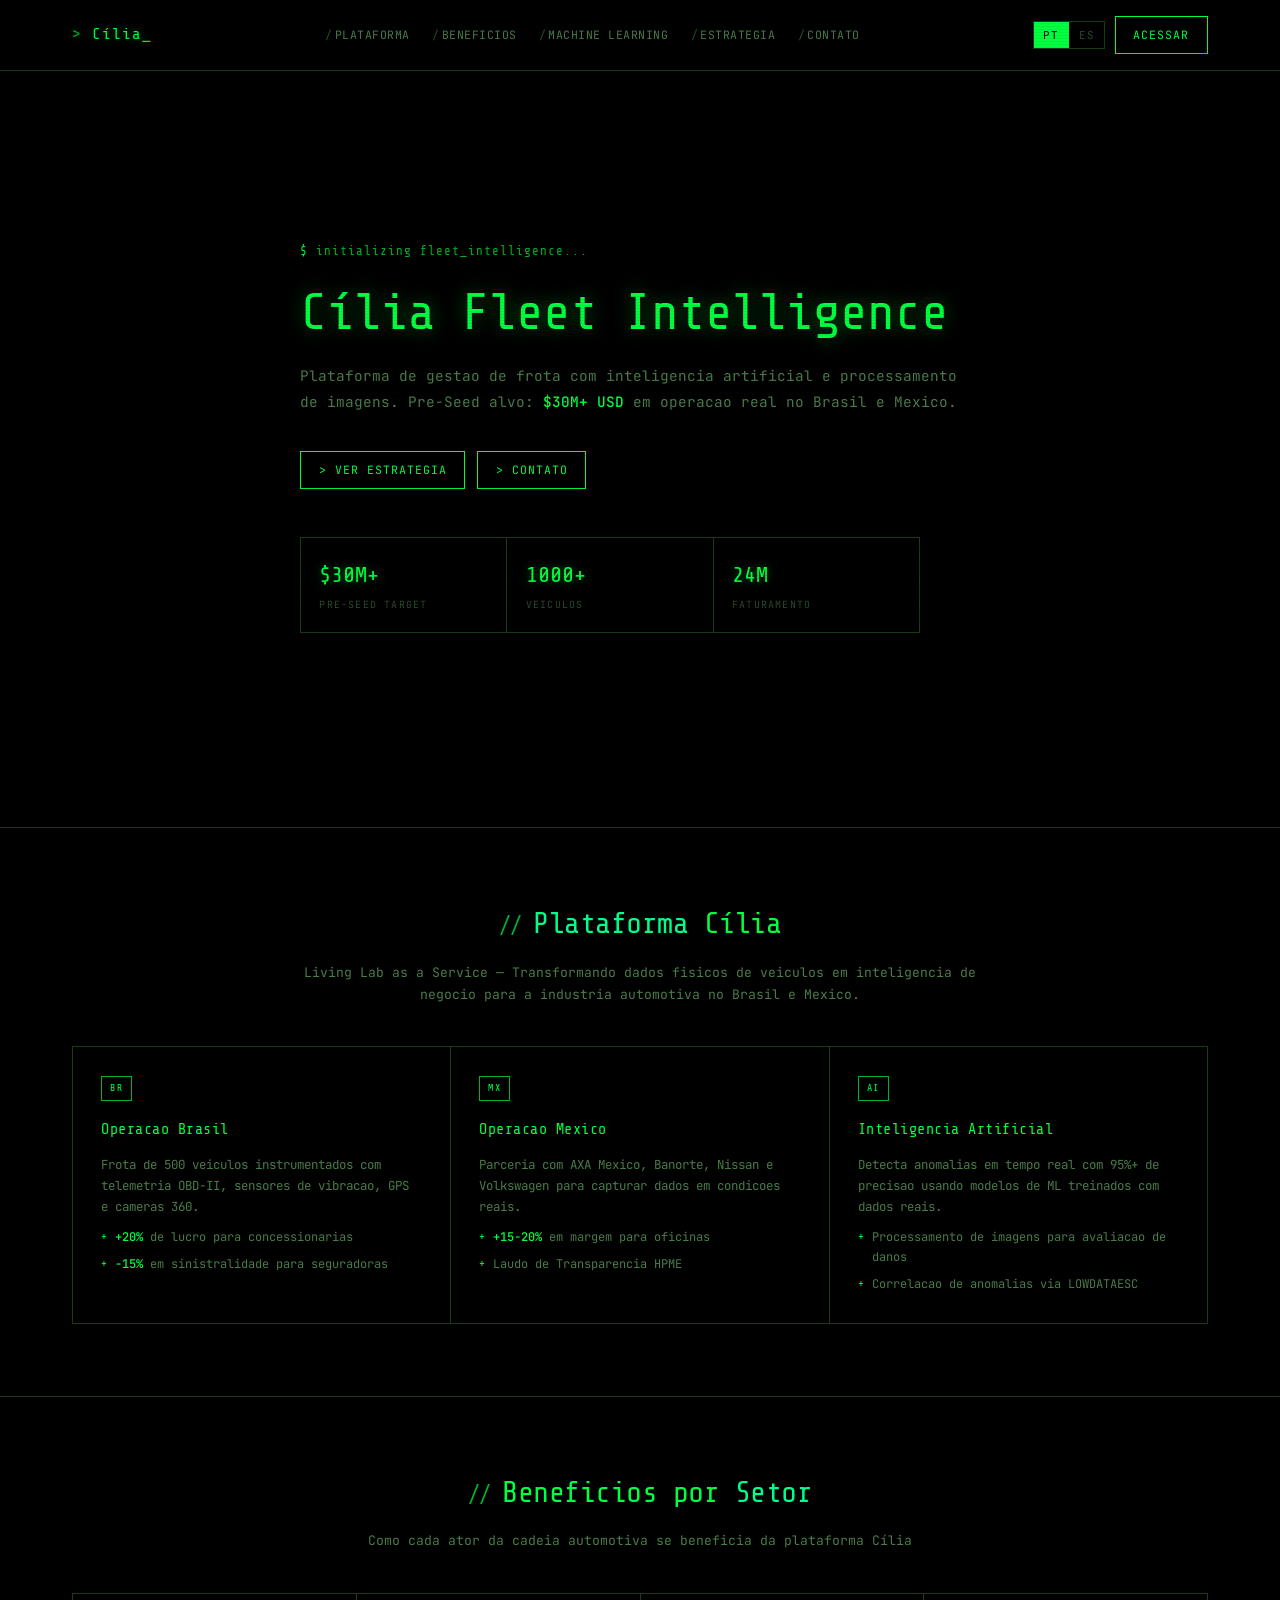
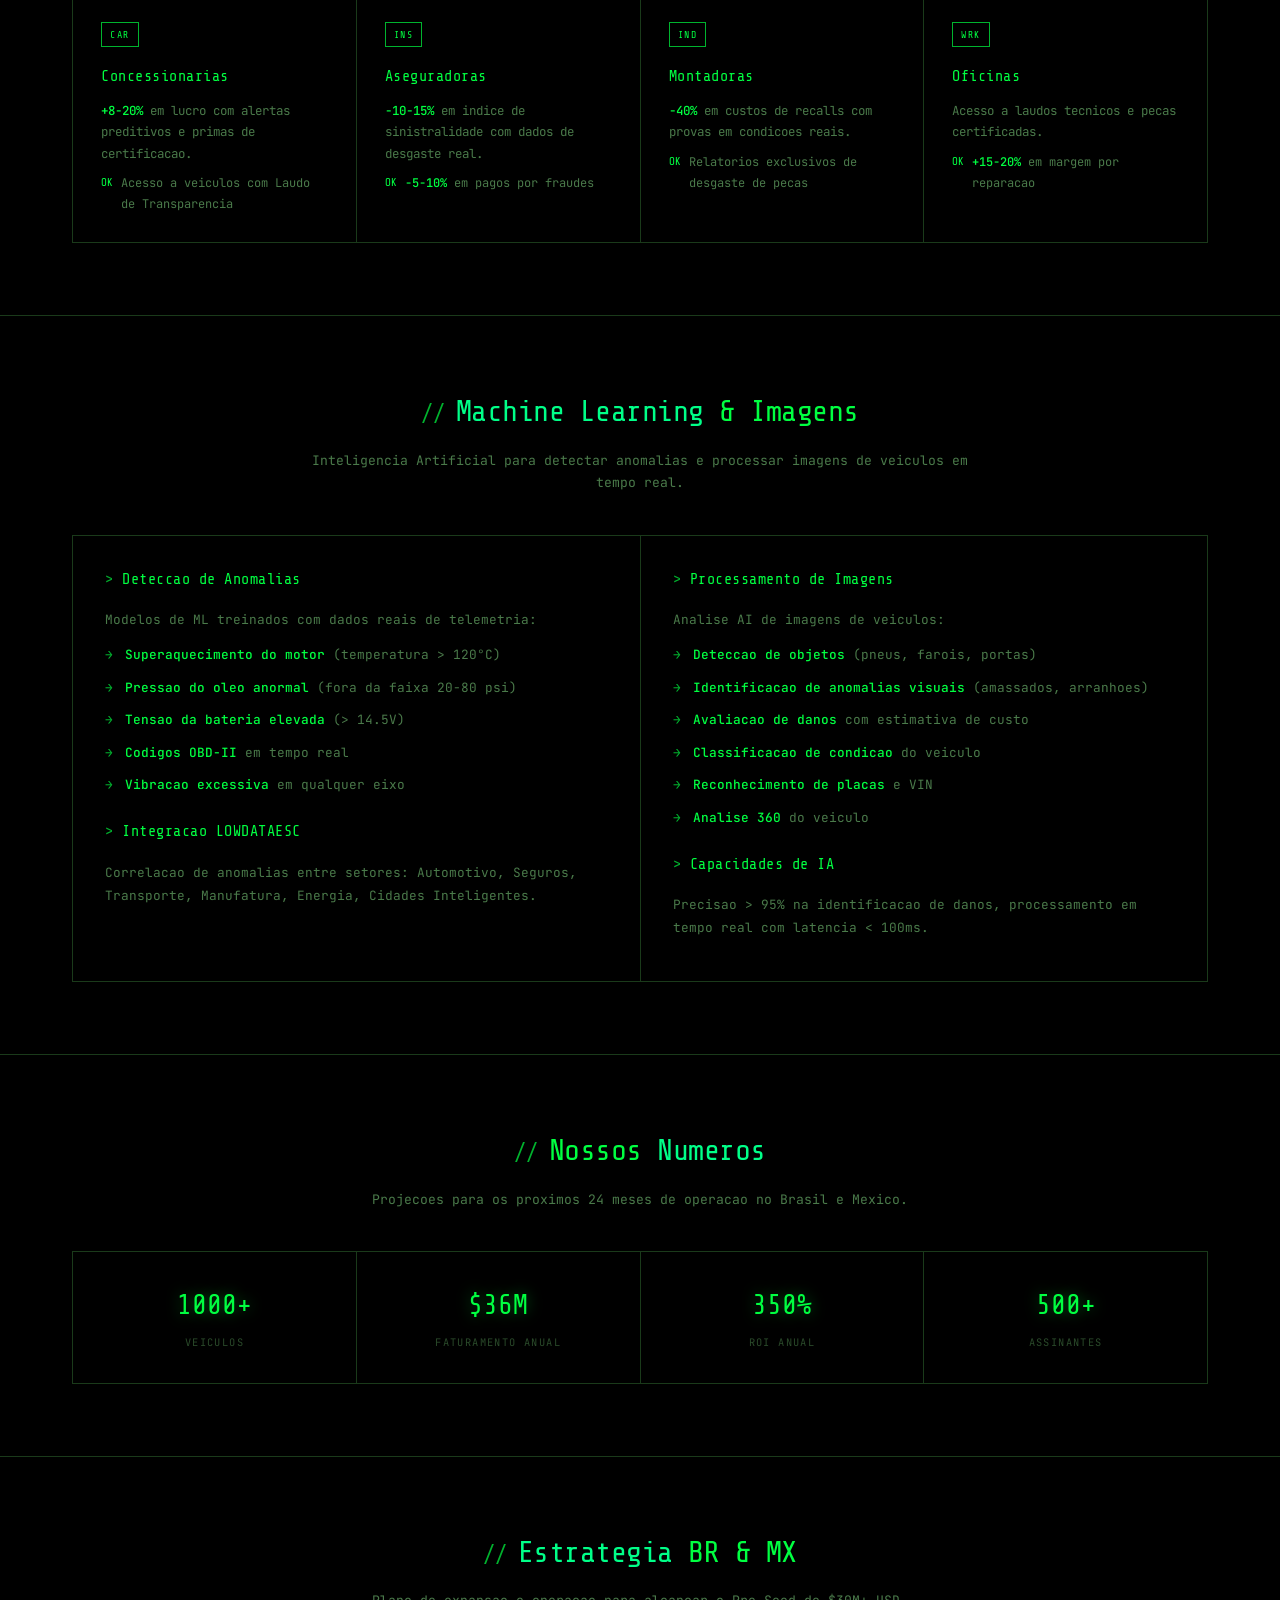
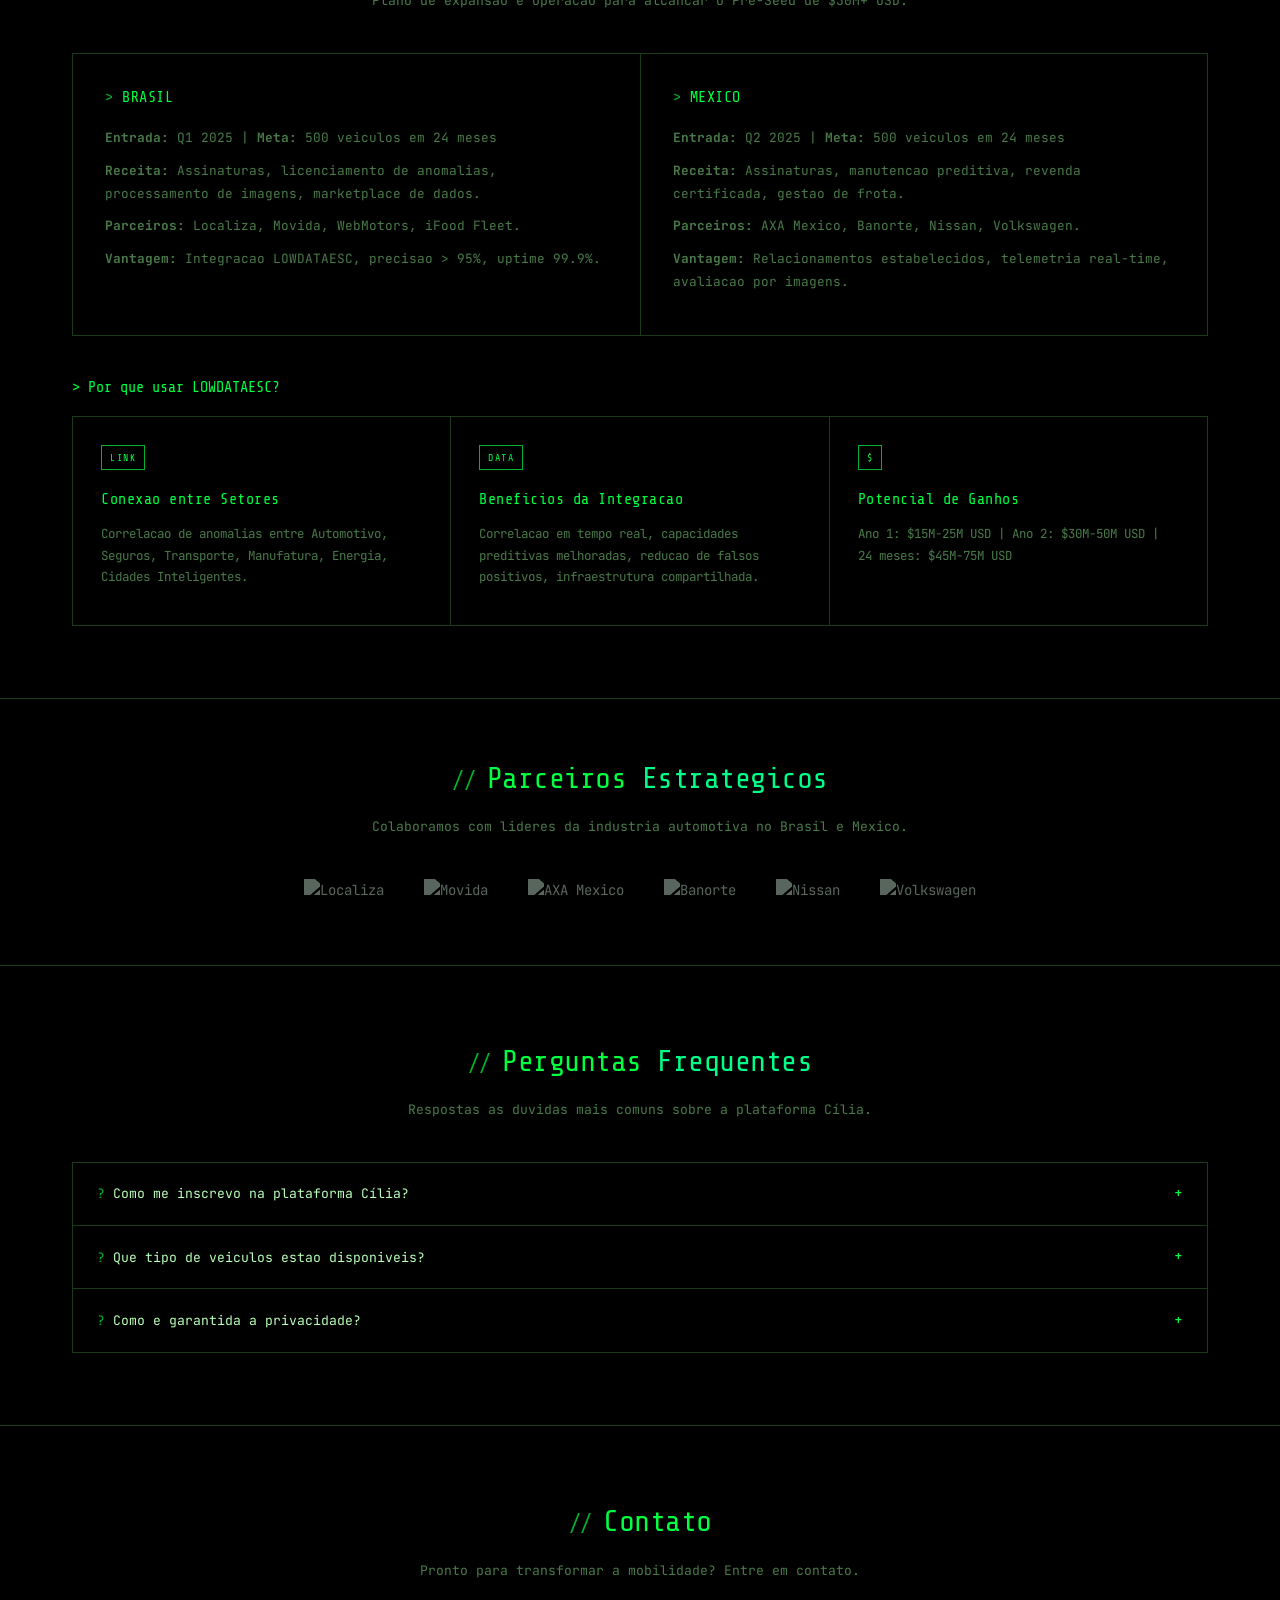
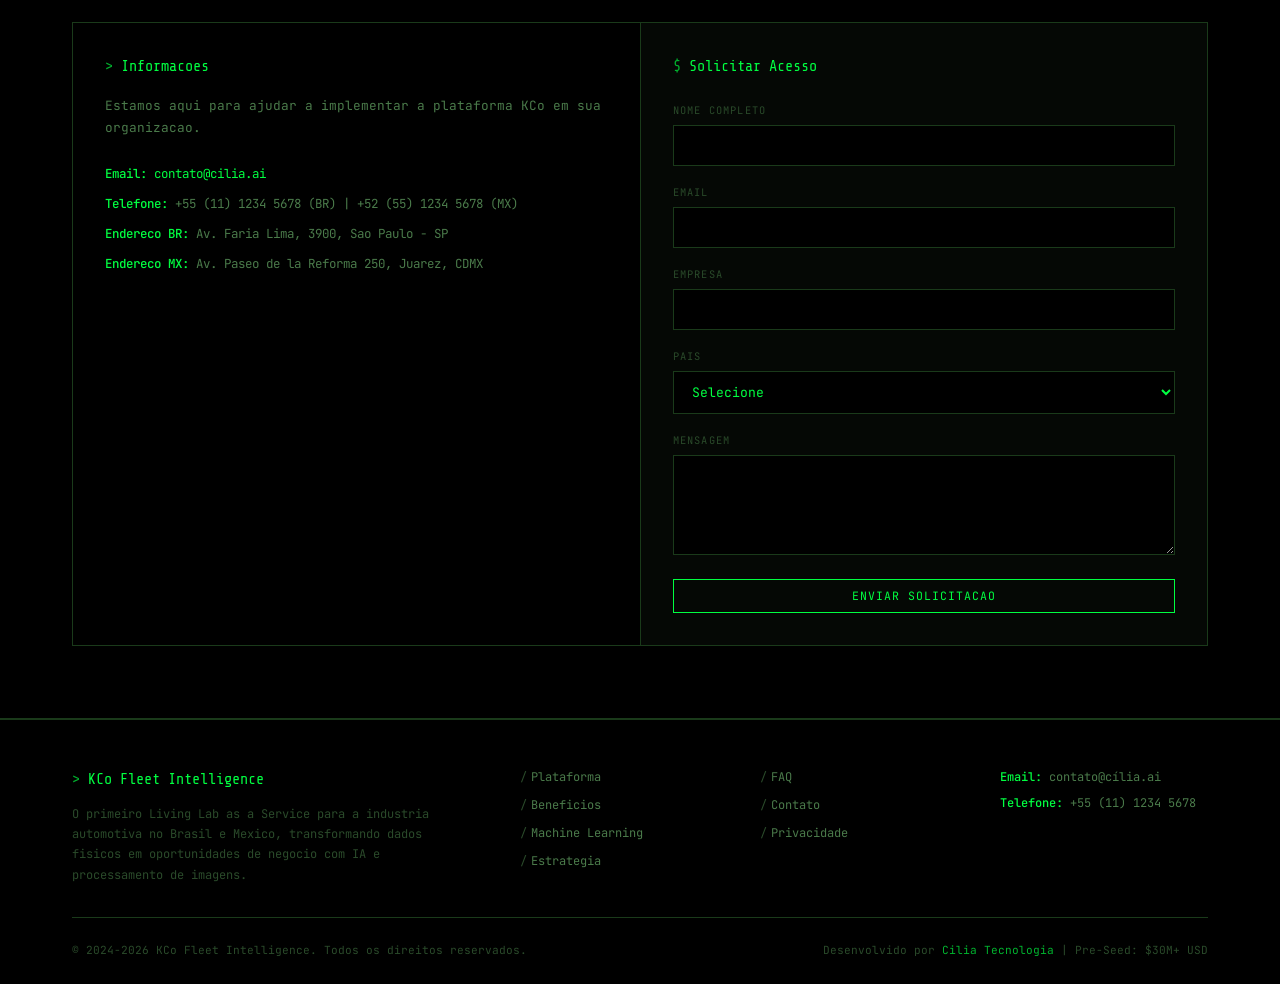
==== commit 32df580b: "Initial commit Updated logo text and modified header content." ====
--- a/index.html
+++ b/index.html
@@ -619,7 +619,7 @@
 <body>
     <header>
         <div class="header-container">
-            <a href="#" class="logo">by Cília</a>
+            <a href="#" class="logo">Cília</a>
             <nav class="nav-links">
                 <a href="#que-es">Plataforma</a>
                 <a href="#beneficios">Beneficios</a>
@@ -642,7 +642,7 @@
             <canvas id="matrix-canvas"></canvas>
             <div class="container">
                 <div class="hero-prompt">initializing fleet_intelligence...</div>
-                <h1>Cília Fleet Intelligence <span class="highlight">and laboratory of k</span></h1>
+                <h1>Cília Fleet Intelligence <span class="highlight"></span></h1>
                 <p>Plataforma de gestao de frota com inteligencia artificial e processamento de imagens. Pre-Seed alvo: <strong>$30M+ USD</strong> em operacao real no Brasil e Mexico.</p>
                 <div class="hero-buttons">
                     <a href="#estrategia" class="cta-btn">&gt; Ver Estrategia</a>
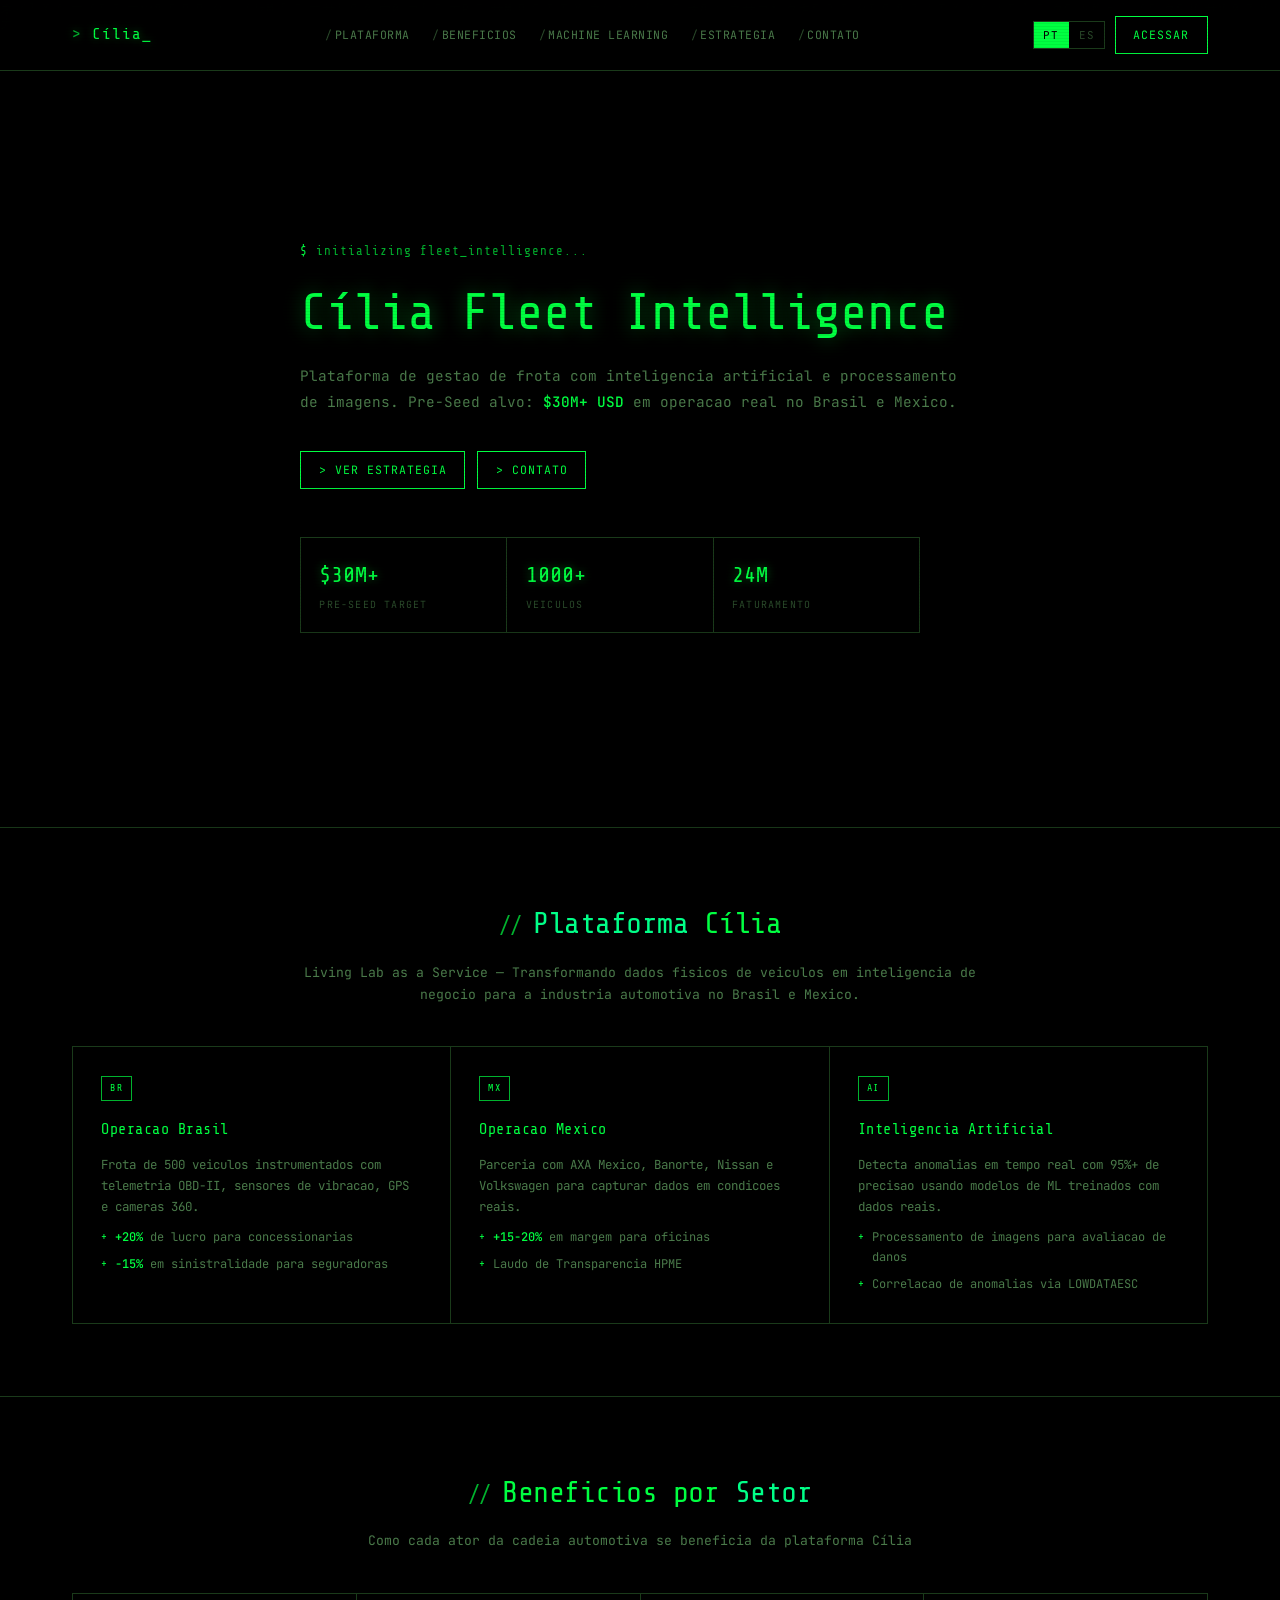
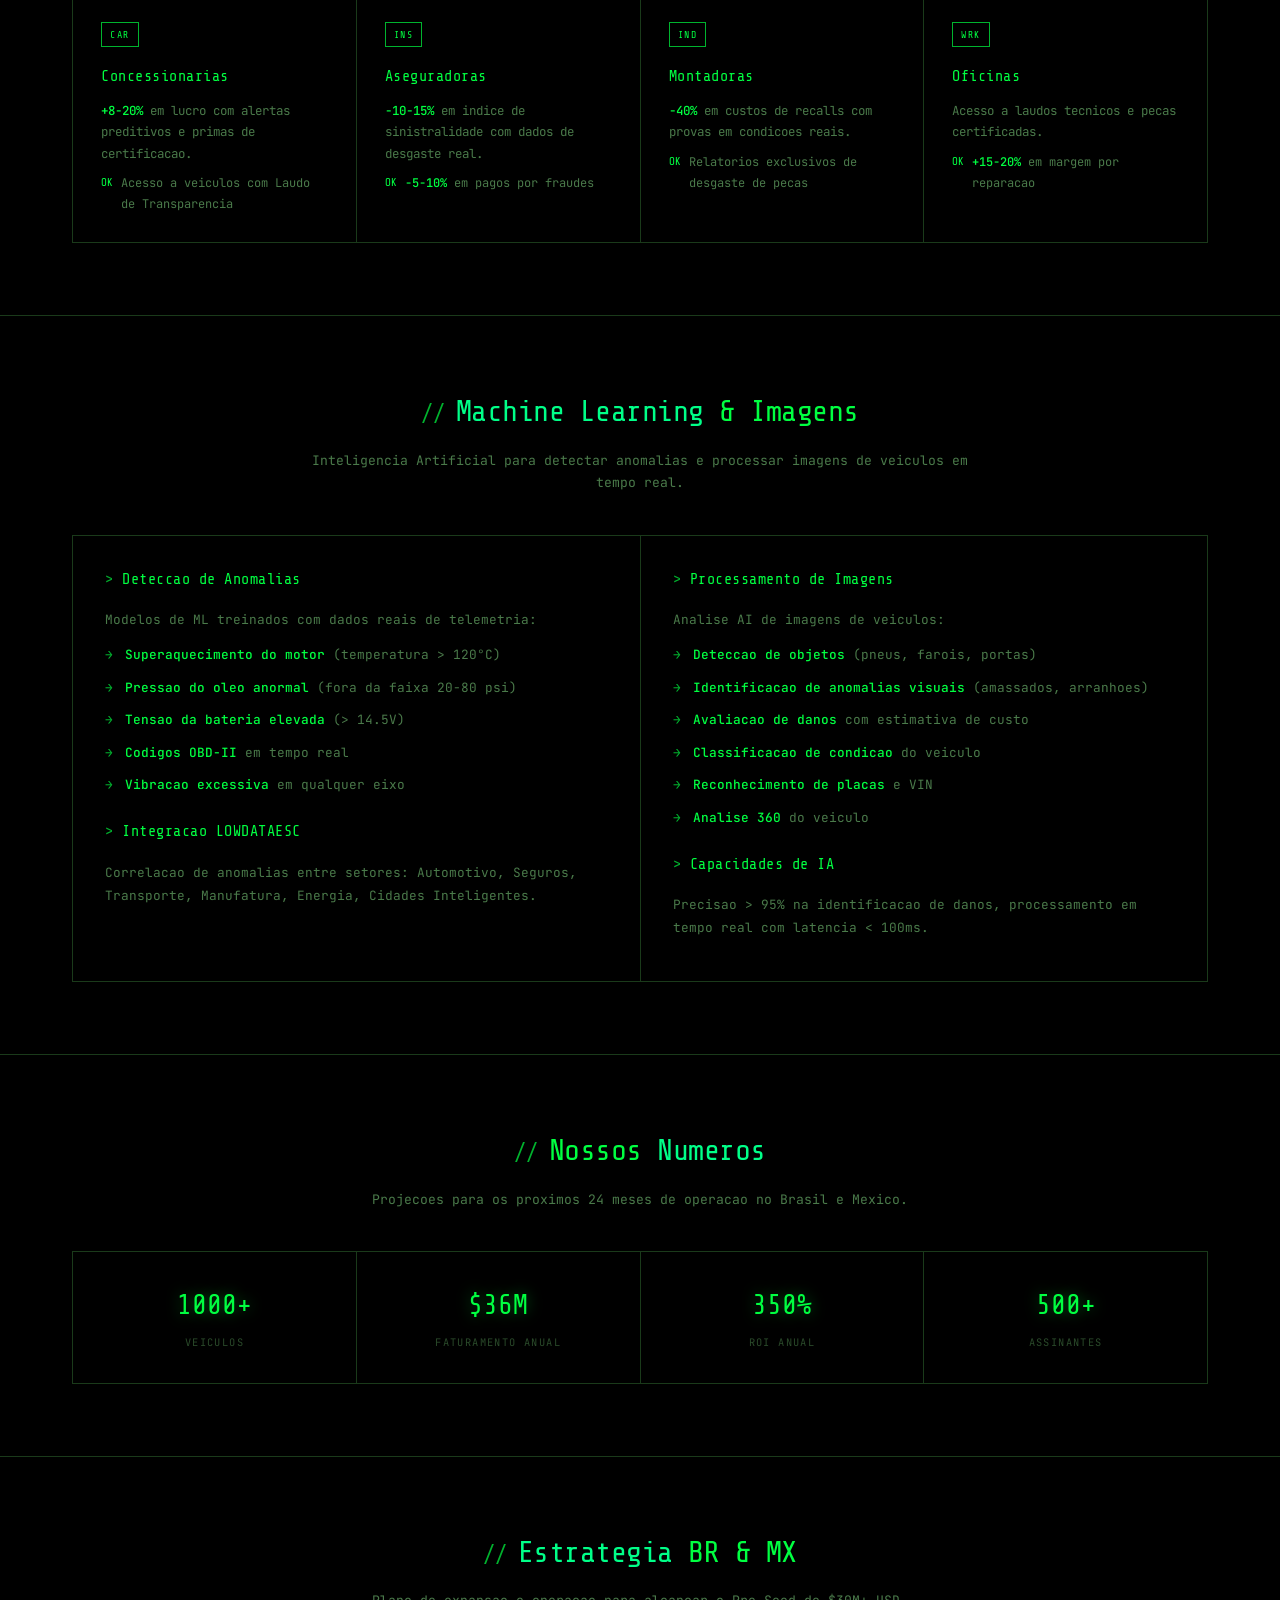
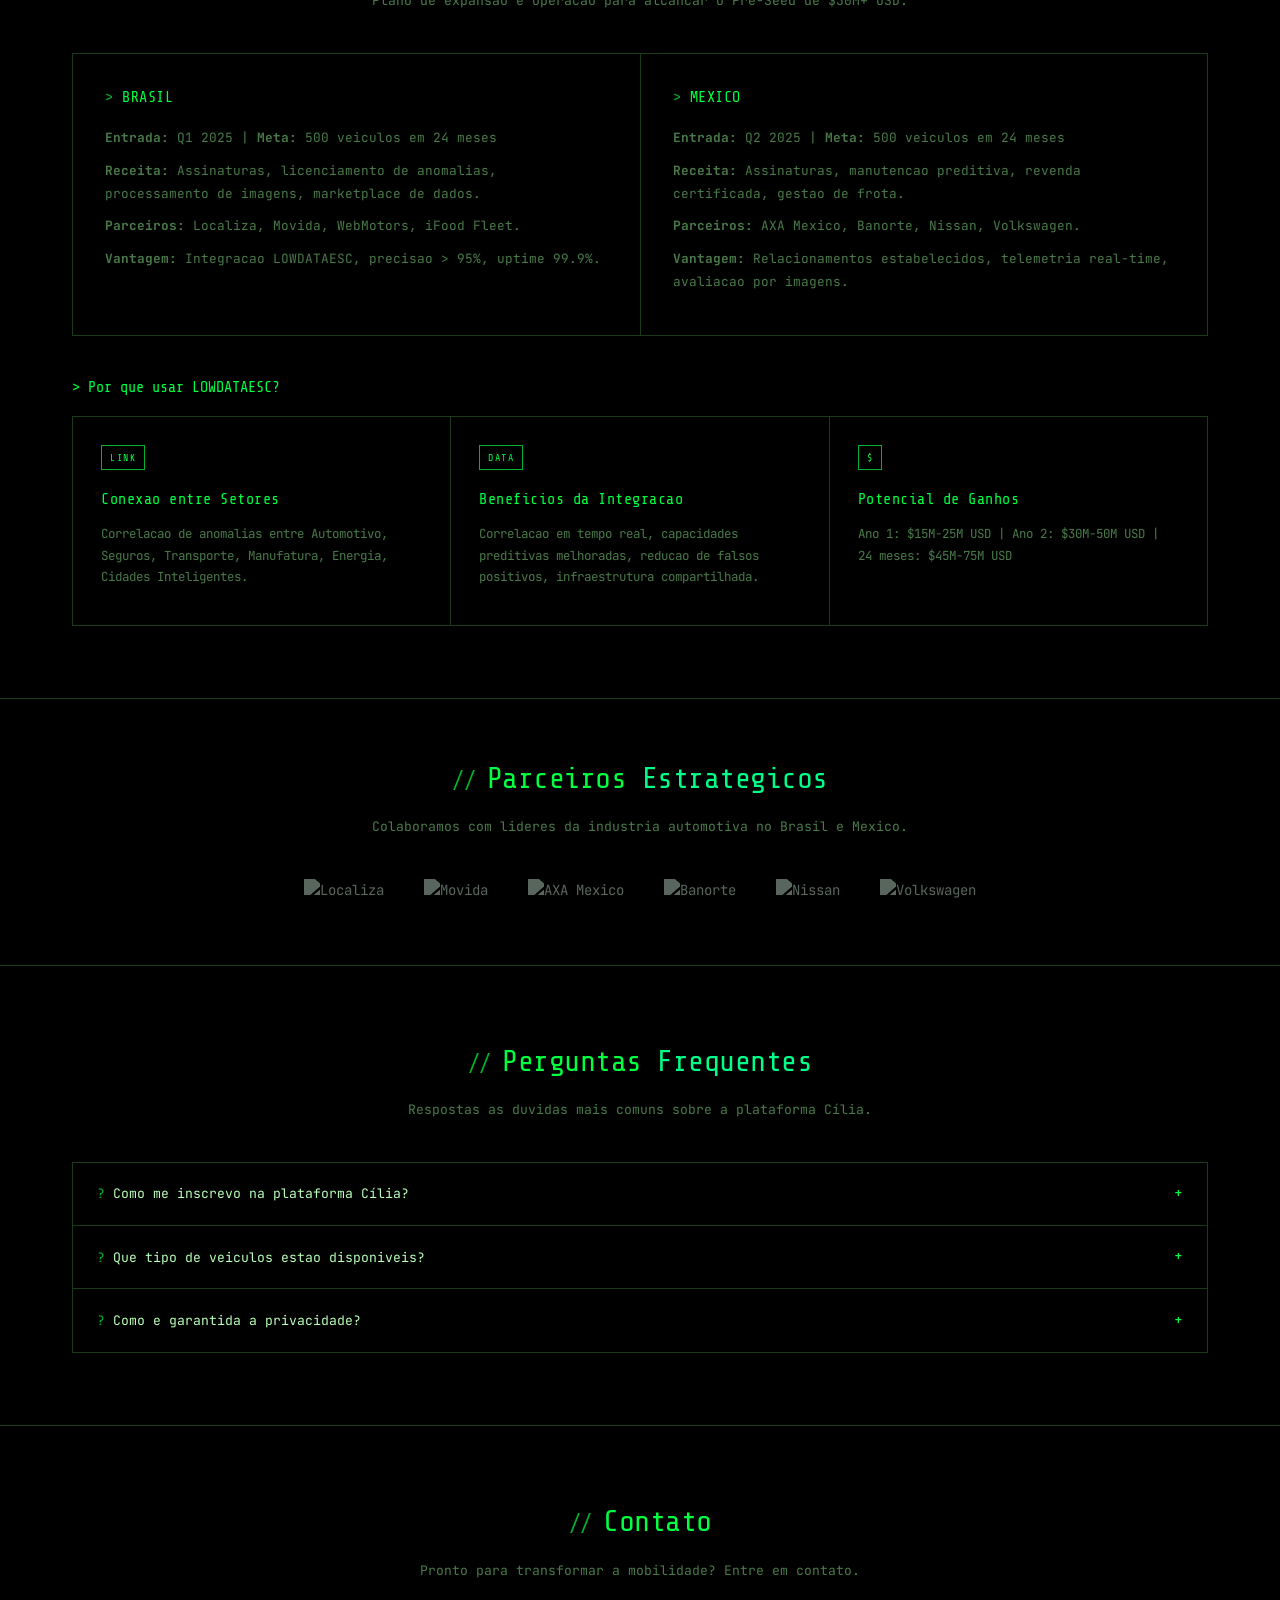
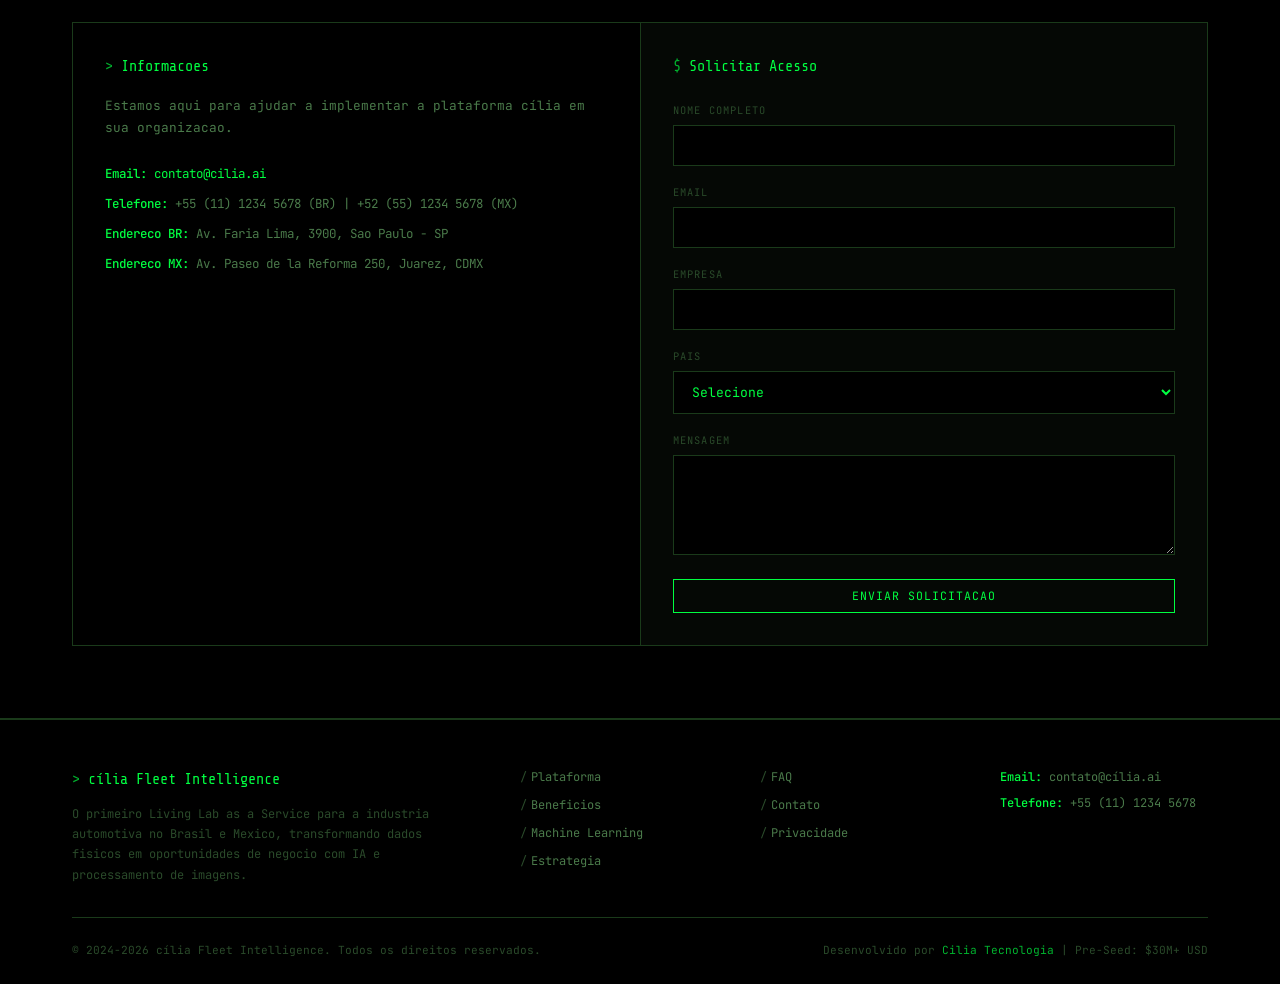
==== commit 6851157d: "Initial commit" ====
--- a/index.html
+++ b/index.html
@@ -916,7 +916,7 @@
                 <div class="contact-grid">
                     <div class="contact-info">
                         <h3>Informacoes</h3>
-                        <p>Estamos aqui para ajudar a implementar a plataforma KCo em sua organizacao.</p>
+                        <p>Estamos aqui para ajudar a implementar a plataforma cília em sua organizacao.</p>
                         <div class="contact-details">
                             <p><strong>Email:</strong> <a href="mailto:contato@cília.ai">contato@cilia.ai</a></p>
                             <p><strong>Telefone:</strong> +55 (11) 1234 5678 (BR) | +52 (55) 1234 5678 (MX)</p>
@@ -961,7 +961,7 @@
         <div class="container">
             <div class="footer-content">
                 <div>
-                    <div class="footer-logo">KCo Fleet Intelligence</div>
+                    <div class="footer-logo">cília Fleet Intelligence</div>
                     <p class="footer-description">O primeiro Living Lab as a Service para a industria automotiva no Brasil e Mexico, transformando dados fisicos em oportunidades de negocio com IA e processamento de imagens.</p>
                 </div>
                 <div class="footer-links">
@@ -981,7 +981,7 @@
                 </div>
             </div>
             <div class="footer-bottom">
-                <p>&copy; 2024-2026 KCo Fleet Intelligence. Todos os direitos reservados.</p>
+                <p>&copy; 2024-2026 cília Fleet Intelligence. Todos os direitos reservados.</p>
                 <p>Desenvolvido por <a href="#">Cilia Tecnologia</a> | Pre-Seed: $30M+ USD</p>
             </div>
         </div>
@@ -1038,7 +1038,7 @@
             });
             event.target.classList.add('active');
             document.body.className = 'lang-' + lang;
-            localStorage.setItem('kco-language', lang);
+            localStorage.setItem('cília-language', lang);
         }
         
         /* ============ FAQ ============ */
@@ -1094,7 +1094,7 @@
         });
         
         /* ============ RESTORE LANGUAGE ============ */
-        const savedLang = localStorage.getItem('kco-language') || 'pt';
+        const savedLang = localStorage.getItem('cília-language') || 'pt';
         document.querySelectorAll('.language-btn').forEach(btn => {
             btn.classList.remove('active');
             if (btn.textContent.trim() === savedLang.toUpperCase()) {
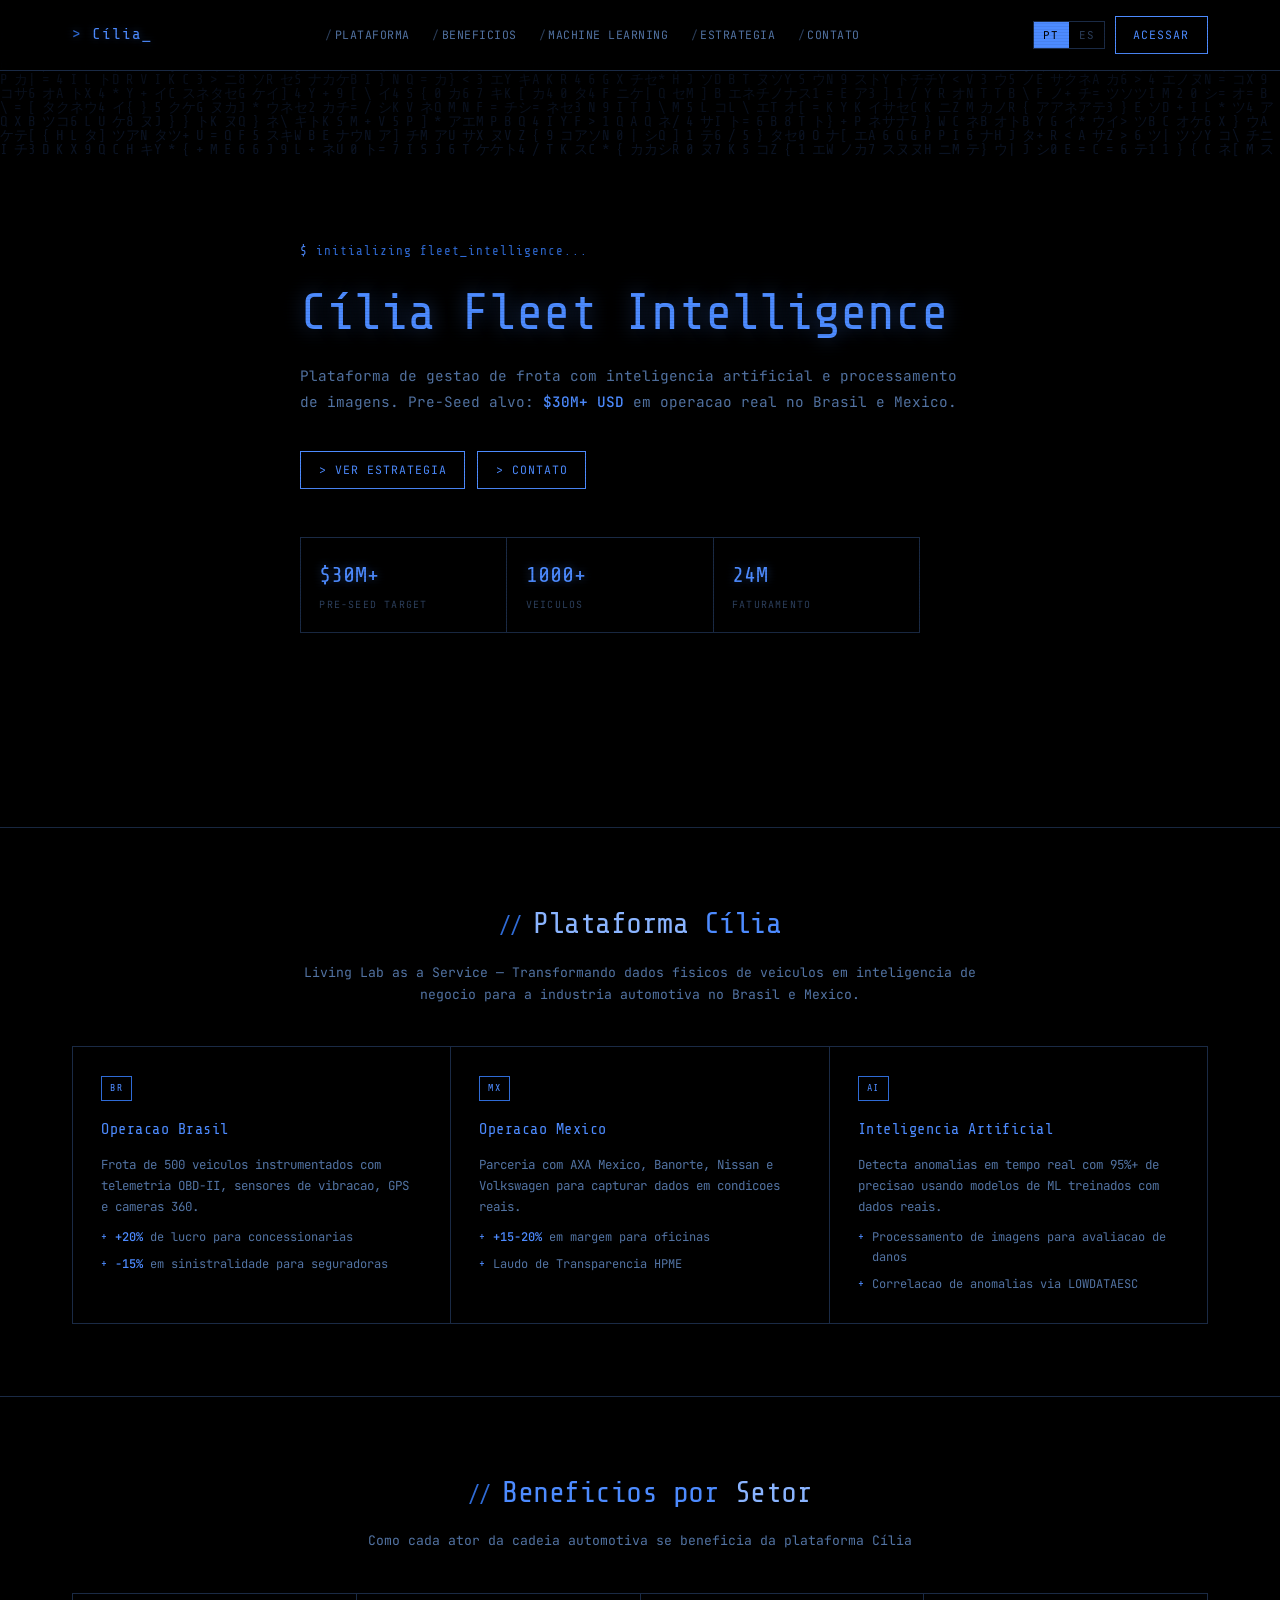
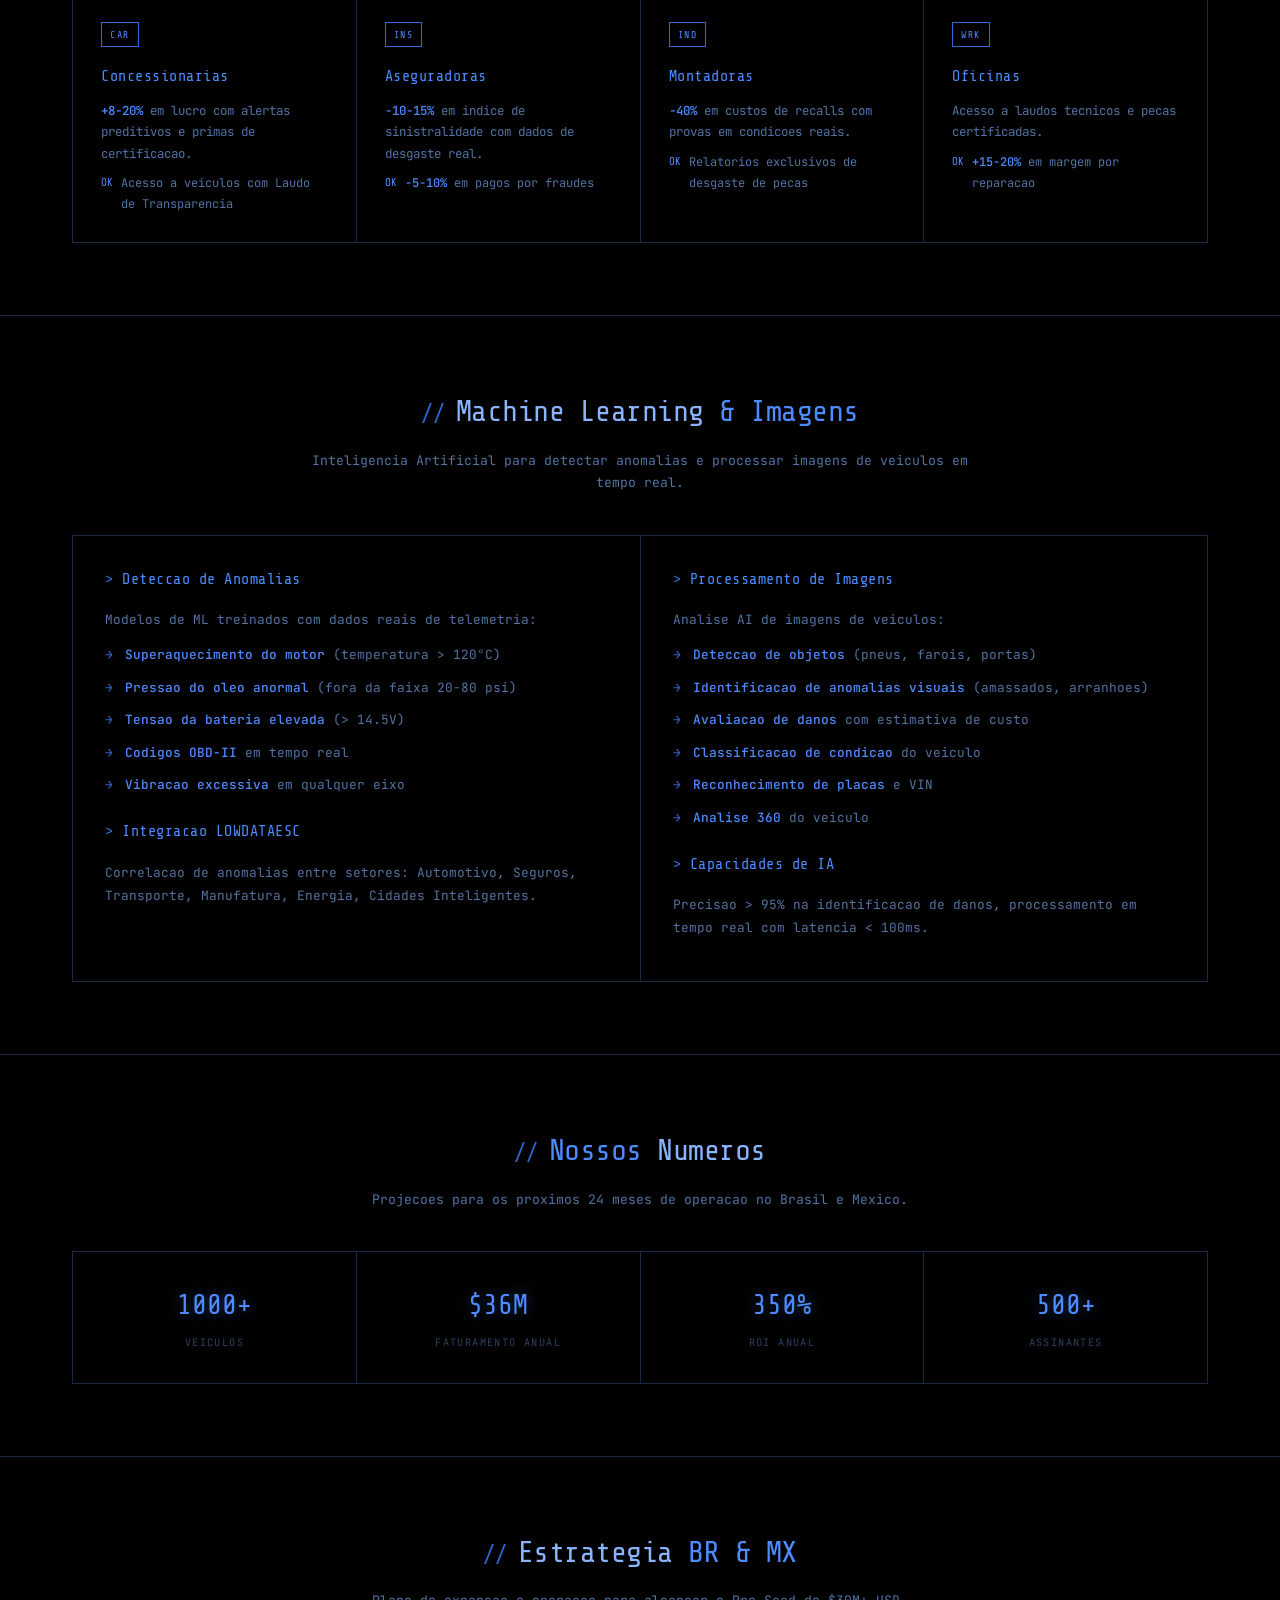
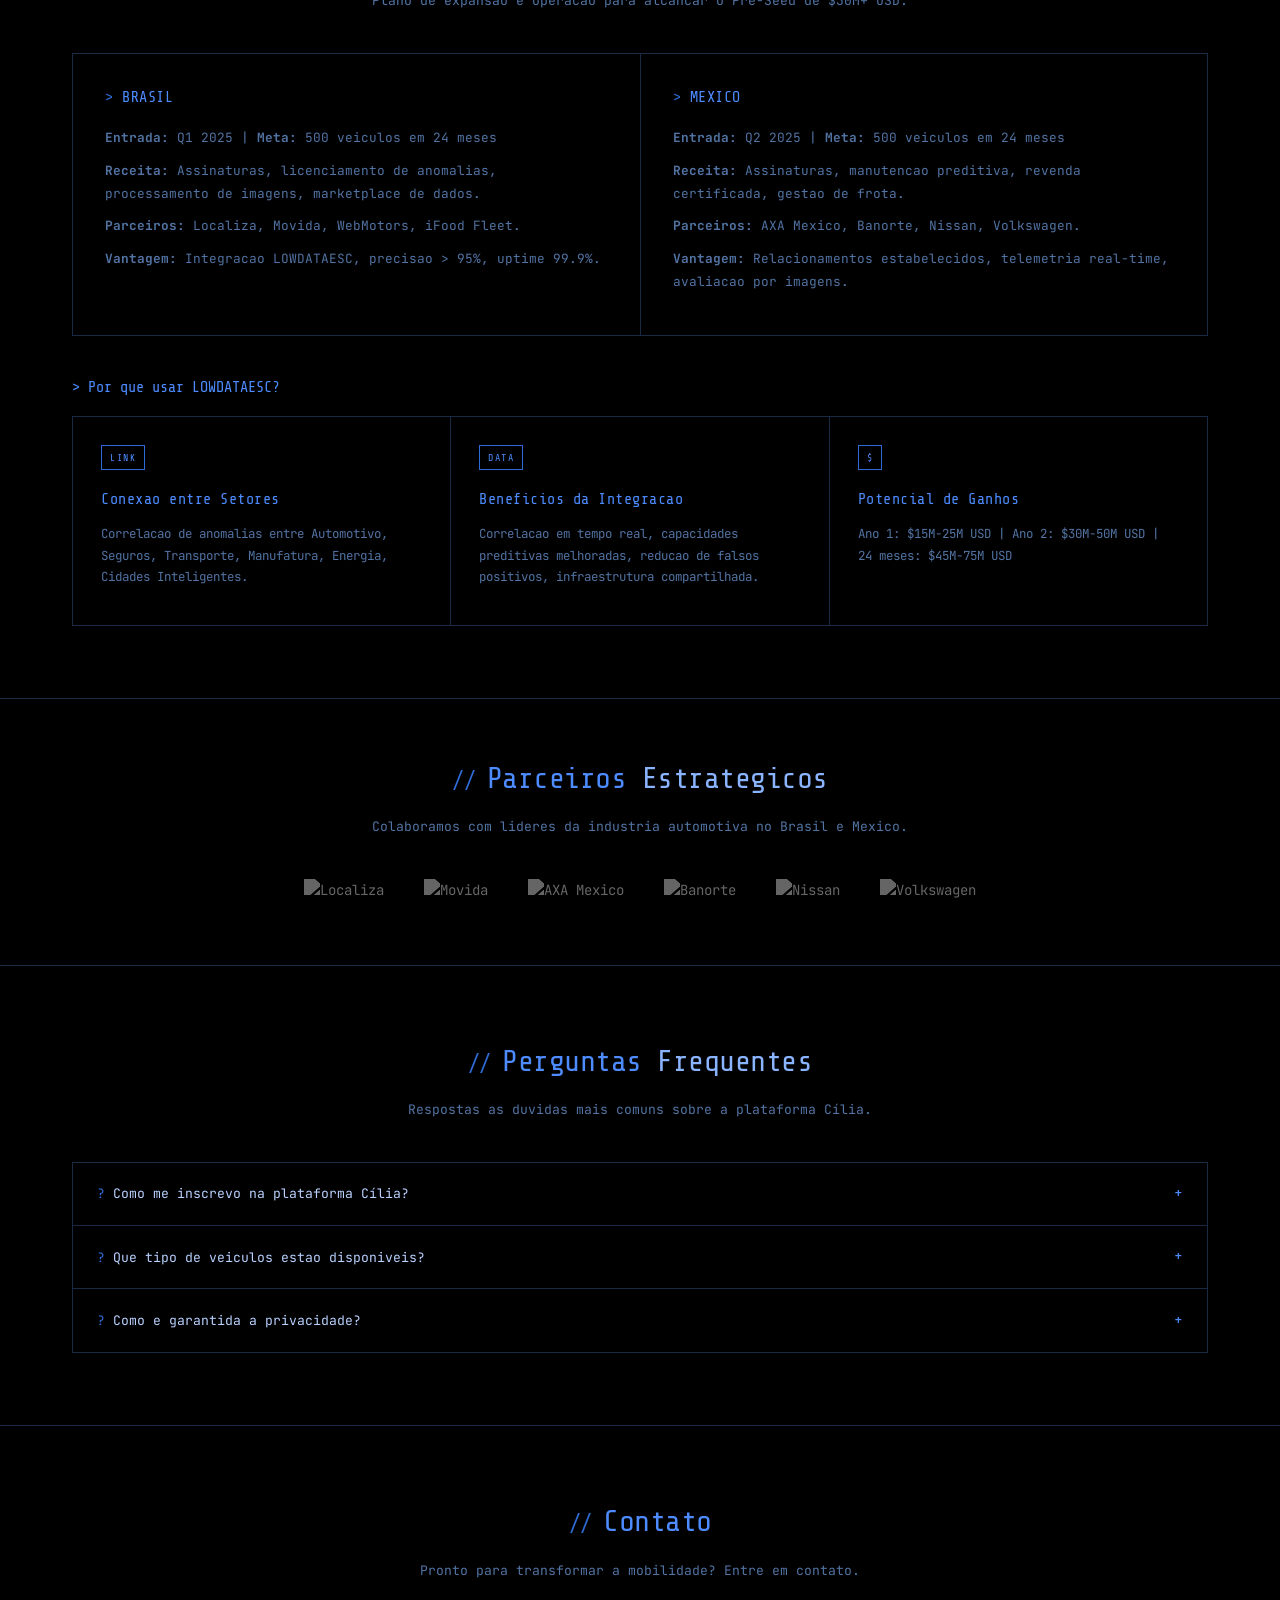
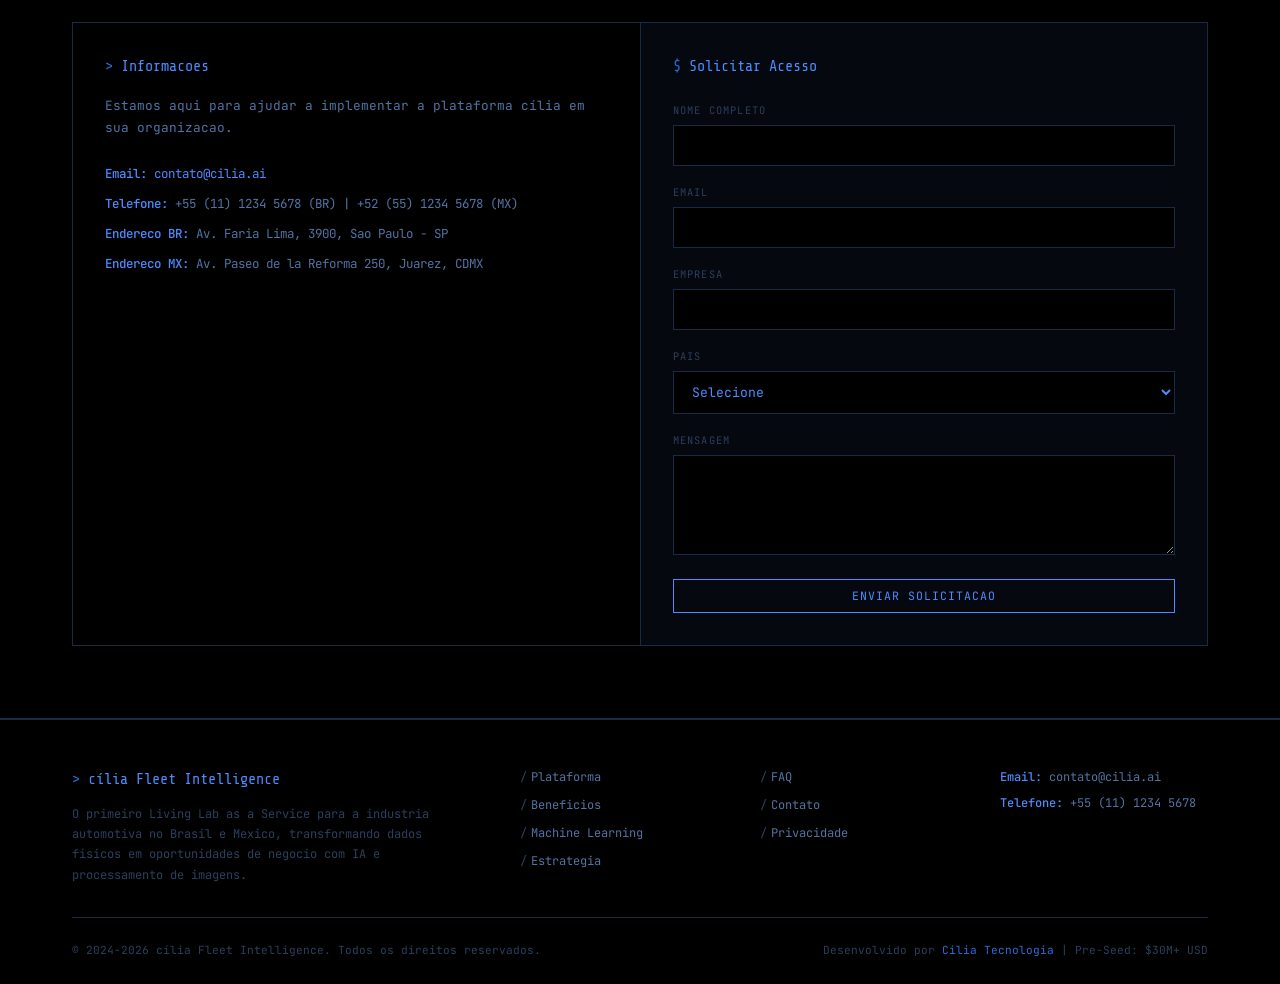
==== commit bd8a806b: "Update index.html" ====
--- a/index.html
+++ b/index.html
@@ -1,5 +1,6 @@
 <!DOCTYPE html>
 <html lang="pt">
+
 <head>
     <meta charset="UTF-8">
     <meta name="viewport" content="width=device-width, initial-scale=1.0">
@@ -9,23 +10,23 @@
     <link href="https://fonts.googleapis.com/css2?family=Share+Tech+Mono&family=JetBrains+Mono:wght@300;400;500;600;700&display=swap" rel="stylesheet">
     <style>
         :root {
-            --green: #00ff41;
-            --green-bright: #00ff88;
-            --green-dim: #00b32e;
-            --green-dark: #003b00;
-            --green-glow: rgba(0, 255, 65, 0.4);
+            --green: #4d8bff;
+            --green-bright: #8ab4ff;
+            --green-dim: #2f6bd6;
+            --green-dark: #001a3d;
+            --green-glow: rgba(77, 139, 255, 0.4);
             --bg: #000000;
-            --bg-panel: #050805;
-            --bg-elev: #0a0f0a;
-            --text: #b8ffb8;
-            --text-dim: #4a7a4a;
-            --text-mute: #2a4a2a;
-            --border: #1a3a1a;
-        }
-        
+            --bg-panel: #05080f;
+            --bg-elev: #0a0f1a;
+            --text: #b8d0ff;
+            --text-dim: #5273a3;
+            --text-mute: #2c3f5c;
+            --border: #1a2a45;
+        }
+
         * { margin: 0; padding: 0; box-sizing: border-box; }
         html { scroll-behavior: smooth; }
-        
+
         body {
             font-family: 'JetBrains Mono', monospace;
             background: var(--bg);
@@ -35,36 +36,43 @@
             font-size: 14px;
             -webkit-font-smoothing: antialiased;
         }
-        
+
         /* scanline overlay */
         body::after {
             content: '';
             position: fixed;
-            top: 0; left: 0; right: 0; bottom: 0;
-            background: repeating-linear-gradient(
-                0deg,
+            top: 0;
+            left: 0;
+            right: 0;
+            bottom: 0;
+            background: repeating-linear-gradient(0deg,
                 rgba(0, 0, 0, 0.18) 0px,
                 rgba(0, 0, 0, 0.18) 1px,
                 transparent 1px,
-                transparent 3px
-            );
+                transparent 3px);
             pointer-events: none;
             z-index: 9999;
             opacity: 0.35;
         }
-        
-        .container { max-width: 1200px; margin: 0 auto; padding: 0 2rem; }
-        
+
+        .container {
+            max-width: 1200px;
+            margin: 0 auto;
+            padding: 0 2rem;
+        }
+
         /* HEADER */
         header {
             position: fixed;
-            top: 0; left: 0; right: 0;
+            top: 0;
+            left: 0;
+            right: 0;
             z-index: 1000;
             background: rgba(0, 0, 0, 0.85);
             backdrop-filter: blur(8px);
             border-bottom: 1px solid var(--border);
         }
-        
+
         .header-container {
             display: flex;
             justify-content: space-between;
@@ -73,7 +81,7 @@
             max-width: 1200px;
             margin: 0 auto;
         }
-        
+
         .logo {
             font-family: 'Share Tech Mono', monospace;
             font-size: 1rem;
@@ -83,18 +91,22 @@
             text-shadow: 0 0 8px var(--green-glow);
             white-space: nowrap;
         }
+
         .logo::before { content: '> '; color: var(--green-dim); }
+
         .logo::after {
             content: '_';
             animation: blink 1.1s step-end infinite;
             color: var(--green);
         }
+
         @keyframes blink {
             0%, 50% { opacity: 1; }
             50.01%, 100% { opacity: 0; }
         }
-        
+
         .nav-links { display: none; gap: 1.4rem; }
+
         .nav-links a {
             color: var(--text-dim);
             text-decoration: none;
@@ -103,15 +115,14 @@
             text-transform: uppercase;
             transition: color 0.2s;
         }
+
         .nav-links a::before { content: '/'; color: var(--text-mute); margin-right: 2px; }
         .nav-links a:hover { color: var(--green); }
-        
+
         .header-actions { display: flex; gap: 0.6rem; align-items: center; }
-        
-        .language-toggle {
-            display: flex;
-            border: 1px solid var(--border);
-        }
+
+        .language-toggle { display: flex; border: 1px solid var(--border); }
+
         .language-btn {
             padding: 0.35rem 0.6rem;
             background: transparent;
@@ -123,9 +134,10 @@
             letter-spacing: 1px;
             transition: all 0.2s;
         }
+
         .language-btn:hover { color: var(--green); }
         .language-btn.active { color: var(--bg); background: var(--green); }
-        
+
         .cta-btn {
             display: inline-block;
             padding: 0.55rem 1.1rem;
@@ -140,12 +152,13 @@
             text-decoration: none;
             transition: all 0.2s;
         }
+
         .cta-btn:hover {
             background: var(--green);
             color: var(--bg);
             box-shadow: 0 0 15px var(--green-glow);
         }
-        
+
         /* HERO */
         .hero {
             position: relative;
@@ -156,18 +169,19 @@
             overflow: hidden;
             background: var(--bg);
         }
-        
+
         #matrix-canvas {
             position: absolute;
-            top: 0; left: 0;
+            top: 0;
+            left: 0;
             width: 100%;
             height: 100%;
             opacity: 0.14;
             z-index: 0;
         }
-        
+
         .hero .container { position: relative; z-index: 1; }
-        
+
         .hero-prompt {
             font-family: 'Share Tech Mono', monospace;
             color: var(--green-dim);
@@ -175,8 +189,9 @@
             margin-bottom: 1.25rem;
             letter-spacing: 1px;
         }
+
         .hero-prompt::before { content: '$ '; color: var(--green); }
-        
+
         .hero h1 {
             font-family: 'Share Tech Mono', monospace;
             font-size: clamp(1.9rem, 4.8vw, 3.2rem);
@@ -187,8 +202,9 @@
             letter-spacing: -1px;
             text-shadow: 0 0 20px var(--green-glow);
         }
+
         .hero h1 .highlight { color: var(--green-bright); }
-        
+
         .hero p {
             font-size: 0.9rem;
             color: var(--text-dim);
@@ -196,15 +212,16 @@
             margin-bottom: 2.25rem;
             line-height: 1.8;
         }
+
         .hero p strong { color: var(--green); font-weight: 500; }
-        
+
         .hero-buttons {
             display: flex;
             gap: 0.75rem;
             flex-wrap: wrap;
             margin-bottom: 3rem;
         }
-        
+
         .hero-stats {
             display: grid;
             grid-template-columns: repeat(3, 1fr);
@@ -213,8 +230,9 @@
             border: 1px solid var(--border);
             max-width: 620px;
         }
-        
+
         .hero-stat { padding: 1.15rem; background: var(--bg); }
+
         .hero-stat h4 {
             font-family: 'Share Tech Mono', monospace;
             font-size: 1.4rem;
@@ -223,6 +241,7 @@
             margin-bottom: 0.2rem;
             text-shadow: 0 0 10px var(--green-glow);
         }
+
         .hero-stat p {
             font-size: 0.62rem;
             color: var(--text-mute);
@@ -230,13 +249,10 @@
             letter-spacing: 1.2px;
             margin: 0;
         }
-        
+
         /* SECTIONS */
-        section {
-            padding: 4.5rem 0;
-            border-bottom: 1px solid var(--border);
-        }
-        
+        section { padding: 4.5rem 0; border-bottom: 1px solid var(--border); }
+
         section h2 {
             font-family: 'Share Tech Mono', monospace;
             font-size: clamp(1.3rem, 2.8vw, 1.85rem);
@@ -246,13 +262,15 @@
             letter-spacing: -0.5px;
             text-align: center;
         }
+
         section h2::before {
             content: '// ';
             color: var(--green-dim);
             font-size: 0.75em;
         }
+
         section h2 .highlight { color: var(--green-bright); }
-        
+
         .section-subtitle {
             text-align: center;
             color: var(--text-dim);
@@ -261,7 +279,7 @@
             margin: 0 auto 2.5rem;
             line-height: 1.7;
         }
-        
+
         /* CARDS */
         .cards {
             display: grid;
@@ -270,14 +288,15 @@
             background: var(--border);
             border: 1px solid var(--border);
         }
-        
+
         .card {
             background: var(--bg);
             padding: 1.75rem;
             transition: background 0.2s;
         }
+
         .card:hover { background: var(--bg-panel); }
-        
+
         .card-icon {
             display: inline-block;
             padding: 0.22rem 0.5rem;
@@ -288,7 +307,7 @@
             letter-spacing: 1.5px;
             margin-bottom: 1.1rem;
         }
-        
+
         .card h3 {
             font-family: 'Share Tech Mono', monospace;
             font-size: 0.95rem;
@@ -297,15 +316,16 @@
             letter-spacing: 0.5px;
             font-weight: 400;
         }
-        
+
         .card p {
             color: var(--text-dim);
             font-size: 0.78rem;
             line-height: 1.7;
             margin-bottom: 0.6rem;
         }
+
         .card p strong { color: var(--green); font-weight: 500; }
-        
+
         .card-feature {
             display: flex;
             gap: 0.5rem;
@@ -314,6 +334,7 @@
             margin-top: 0.4rem;
             line-height: 1.6;
         }
+
         .card-feature-icon {
             color: var(--green);
             font-family: 'Share Tech Mono', monospace;
@@ -321,9 +342,10 @@
             font-size: 0.68rem;
             padding-top: 1px;
         }
+
         .card-feature strong { color: var(--green); font-weight: 500; }
         .card-feature p { margin: 0; font-size: inherit; color: inherit; }
-        
+
         /* TWO COLUMN */
         .two-column {
             display: grid;
@@ -333,9 +355,9 @@
             border: 1px solid var(--border);
             margin-top: 2rem;
         }
-        
+
         .column { background: var(--bg); padding: 2rem; }
-        
+
         .column h3 {
             font-family: 'Share Tech Mono', monospace;
             font-size: 0.95rem;
@@ -344,28 +366,29 @@
             letter-spacing: 0.5px;
             font-weight: 400;
         }
+
         .column h3::before { content: '> '; color: var(--green-dim); }
-        
+
         .column p, .column li {
             color: var(--text-dim);
             font-size: 0.8rem;
             line-height: 1.8;
             margin-bottom: 0.6rem;
         }
-        
+
         .column ul { list-style: none; padding-left: 0; margin-top: 0.75rem; }
-        .column li {
-            padding-left: 1.25rem;
-            position: relative;
-        }
+
+        .column li { padding-left: 1.25rem; position: relative; }
+
         .column li::before {
             content: '→';
             position: absolute;
             left: 0;
             color: var(--green-dim);
         }
+
         .column li strong { color: var(--green); font-weight: 500; }
-        
+
         /* STATS */
         .stats-grid {
             display: grid;
@@ -375,13 +398,9 @@
             border: 1px solid var(--border);
             margin-top: 2rem;
         }
-        
-        .stat {
-            background: var(--bg);
-            padding: 2rem 1.25rem;
-            text-align: center;
-        }
-        
+
+        .stat { background: var(--bg); padding: 2rem 1.25rem; text-align: center; }
+
         .stat h4 {
             font-family: 'Share Tech Mono', monospace;
             font-size: 1.7rem;
@@ -390,6 +409,7 @@
             margin-bottom: 0.4rem;
             text-shadow: 0 0 15px var(--green-glow);
         }
+
         .stat p {
             font-size: 0.65rem;
             color: var(--text-mute);
@@ -397,10 +417,10 @@
             letter-spacing: 1.4px;
             margin: 0;
         }
-        
+
         /* PARTNERS */
         .partners { padding: 3.5rem 0; }
-        
+
         .partner-logos {
             display: flex;
             justify-content: center;
@@ -408,22 +428,20 @@
             gap: 2.5rem;
             flex-wrap: wrap;
         }
-        
+
         .partner-logo {
             height: 30px;
             opacity: 0.4;
             transition: opacity 0.2s;
-            filter: grayscale(1) brightness(2) sepia(1) hue-rotate(60deg) saturate(3);
-        }
+            filter: grayscale(1) brightness(2) sepia(1) hue-rotate(180deg) saturate(3);
+        }
+
         .partner-logo:hover { opacity: 0.85; }
-        
+
         /* FAQ */
-        .faq-item {
-            border: 1px solid var(--border);
-            border-bottom: none;
-        }
+        .faq-item { border: 1px solid var(--border); border-bottom: none; }
         .faq-item:last-child { border-bottom: 1px solid var(--border); }
-        
+
         .faq-question {
             padding: 1.15rem 1.5rem;
             cursor: pointer;
@@ -432,7 +450,9 @@
             align-items: center;
             transition: background 0.2s;
         }
+
         .faq-question:hover { background: var(--bg-panel); }
+
         .faq-question h3 {
             font-family: 'JetBrains Mono', monospace;
             font-size: 0.82rem;
@@ -440,14 +460,15 @@
             margin: 0;
             font-weight: 400;
         }
+
         .faq-question h3::before { content: '? '; color: var(--green-dim); }
-        
+
         .faq-toggle {
             font-family: 'Share Tech Mono', monospace;
             color: var(--green);
             font-size: 1rem;
         }
-        
+
         .faq-answer {
             padding: 0 1.5rem 1.5rem;
             display: none;
@@ -456,8 +477,9 @@
             line-height: 1.8;
             background: var(--bg-panel);
         }
+
         .faq-answer.active { display: block; }
-        
+
         /* CONTACT */
         .contact-grid {
             display: grid;
@@ -467,9 +489,9 @@
             border: 1px solid var(--border);
             margin-top: 2rem;
         }
-        
+
         .contact-info { background: var(--bg); padding: 2rem; }
-        
+
         .contact-info h3 {
             font-family: 'Share Tech Mono', monospace;
             color: var(--green);
@@ -477,22 +499,28 @@
             font-size: 0.95rem;
             font-weight: 400;
         }
+
         .contact-info h3::before { content: '> '; color: var(--green-dim); }
-        
+
         .contact-info p {
             color: var(--text-dim);
             font-size: 0.8rem;
             margin-bottom: 1rem;
             line-height: 1.7;
         }
+
         .contact-details { margin-top: 1.5rem; }
+
         .contact-details p { margin-bottom: 0.55rem; font-size: 0.78rem; }
+
         .contact-details strong { color: var(--green); font-weight: 500; }
+
         .contact-details a { color: var(--green); text-decoration: none; }
+
         .contact-details a:hover { text-decoration: underline; }
-        
+
         form { background: var(--bg-panel); padding: 2rem; }
-        
+
         form h3 {
             font-family: 'Share Tech Mono', monospace;
             color: var(--green);
@@ -500,9 +528,11 @@
             font-size: 0.95rem;
             font-weight: 400;
         }
+
         form h3::before { content: '$ '; color: var(--green-dim); }
-        
+
         .form-group { margin-bottom: 1.1rem; }
+
         .form-group label {
             display: block;
             margin-bottom: 0.4rem;
@@ -511,7 +541,7 @@
             text-transform: uppercase;
             letter-spacing: 1.2px;
         }
-        
+
         .form-group input,
         .form-group textarea,
         .form-group select {
@@ -524,7 +554,7 @@
             font-size: 0.82rem;
             transition: border-color 0.2s, box-shadow 0.2s;
         }
-        
+
         .form-group input:focus,
         .form-group textarea:focus,
         .form-group select:focus {
@@ -532,57 +562,62 @@
             border-color: var(--green);
             box-shadow: 0 0 0 1px var(--green-dim);
         }
-        
+
         .form-group textarea { resize: vertical; min-height: 100px; }
-        
+
         form .cta-btn { width: 100%; }
-        
+
         /* FOOTER */
         footer {
             background: var(--bg);
             border-top: 1px solid var(--border);
             padding: 3rem 0 1.5rem;
         }
-        
+
         .footer-content {
             display: grid;
             grid-template-columns: 1fr;
             gap: 2rem;
             margin-bottom: 2rem;
         }
-        
+
         .footer-logo {
             font-family: 'Share Tech Mono', monospace;
             font-size: 0.95rem;
             color: var(--green);
             margin-bottom: 0.7rem;
         }
+
         .footer-logo::before { content: '> '; color: var(--green-dim); }
-        
+
         .footer-description {
             color: var(--text-mute);
             line-height: 1.7;
             max-width: 400px;
             font-size: 0.75rem;
         }
-        
+
         .footer-links { display: flex; flex-direction: column; gap: 0.55rem; }
+
         .footer-links a {
             color: var(--text-dim);
             text-decoration: none;
             font-size: 0.75rem;
             transition: color 0.2s;
         }
+
         .footer-links a::before { content: '/'; color: var(--text-mute); margin-right: 4px; }
+
         .footer-links a:hover { color: var(--green); }
-        
+
         .footer-contact p {
             color: var(--text-dim);
             font-size: 0.75rem;
             margin-bottom: 0.4rem;
         }
+
         .footer-contact strong { color: var(--green); font-weight: 500; }
-        
+
         .footer-bottom {
             padding-top: 1.5rem;
             border-top: 1px solid var(--border);
@@ -593,9 +628,11 @@
             font-size: 0.7rem;
             color: var(--text-mute);
         }
+
         .footer-bottom a { color: var(--green-dim); text-decoration: none; }
+
         .footer-bottom a:hover { color: var(--green); }
-        
+
         /* RESPONSIVE */
         @media (min-width: 768px) {
             .nav-links { display: flex; }
@@ -604,18 +641,19 @@
             .footer-content { grid-template-columns: 2fr 1fr 1fr 1fr; gap: 2rem; }
             .footer-bottom { flex-direction: row; justify-content: space-between; }
         }
-        
+
         /* SCROLLBAR */
         ::-webkit-scrollbar { width: 6px; }
         ::-webkit-scrollbar-track { background: var(--bg); }
         ::-webkit-scrollbar-thumb { background: var(--green-dark); }
         ::-webkit-scrollbar-thumb:hover { background: var(--green-dim); }
-        
+
         /* UTILITY */
         .mt-4 { margin-top: 1.5rem; }
         .mt-5 { margin-top: 2.5rem; }
     </style>
 </head>
+
 <body>
     <header>
         <div class="header-container">
@@ -636,16 +674,20 @@
             </div>
         </div>
     </header>
-    
+
     <main>
         <section class="hero">
             <canvas id="matrix-canvas"></canvas>
             <div class="container">
-                <div class="hero-prompt">initializing fleet_intelligence...</div>
+                <div class="hero-prompt">initializing fleet_intelligence...
+                </div>
                 <h1>Cília Fleet Intelligence <span class="highlight"></span></h1>
-                <p>Plataforma de gestao de frota com inteligencia artificial e processamento de imagens. Pre-Seed alvo: <strong>$30M+ USD</strong> em operacao real no Brasil e Mexico.</p>
+                <p>Plataforma de gestao de frota com inteligencia artificial e processamento de imagens. Pre-Seed alvo: <strong>$30M+
+                            USD</strong> em operacao real no Brasil e Mexico.
+                </p>
                 <div class="hero-buttons">
-                    <a href="#estrategia" class="cta-btn">&gt; Ver Estrategia</a>
+                    <a href="#estrategia" class="cta-btn">&gt; Ver
+                            Estrategia</a>
                     <a href="#contacto" class="cta-btn">&gt; Contato</a>
                 </div>
                 <div class="hero-stats">
@@ -664,11 +706,12 @@
                 </div>
             </div>
         </section>
-        
+
         <section id="que-es">
             <div class="container">
                 <h2><span class="highlight">Plataforma</span> Cília</h2>
-                <p class="section-subtitle">Living Lab as a Service — Transformando dados fisicos de veiculos em inteligencia de negocio para a industria automotiva no Brasil e Mexico.</p>
+                <p class="section-subtitle">Living Lab as a Service — Transformando dados fisicos de veiculos em inteligencia de negocio para a industria automotiva no Brasil e Mexico.
+                </p>
                 <div class="cards">
                     <div class="card">
                         <div class="card-icon">BR</div>
@@ -676,20 +719,24 @@
                         <p>Frota de 500 veiculos instrumentados com telemetria OBD-II, sensores de vibracao, GPS e cameras 360.</p>
                         <div class="card-feature">
                             <div class="card-feature-icon">+</div>
-                            <p><strong>+20%</strong> de lucro para concessionarias</p>
+                            <p><strong>+20%</strong> de lucro para concessionarias
+                            </p>
                         </div>
                         <div class="card-feature">
                             <div class="card-feature-icon">+</div>
-                            <p><strong>-15%</strong> em sinistralidade para seguradoras</p>
+                            <p><strong>-15%</strong> em sinistralidade para seguradoras
+                            </p>
                         </div>
                     </div>
                     <div class="card">
                         <div class="card-icon">MX</div>
                         <h3>Operacao Mexico</h3>
-                        <p>Parceria com AXA Mexico, Banorte, Nissan e Volkswagen para capturar dados em condicoes reais.</p>
+                        <p>Parceria com AXA Mexico, Banorte, Nissan e Volkswagen para capturar dados em condicoes reais.
+                        </p>
                         <div class="card-feature">
                             <div class="card-feature-icon">+</div>
-                            <p><strong>+15-20%</strong> em margem para oficinas</p>
+                            <p><strong>+15-20%</strong> em margem para oficinas
+                            </p>
                         </div>
                         <div class="card-feature">
                             <div class="card-feature-icon">+</div>
@@ -702,7 +749,8 @@
                         <p>Detecta anomalias em tempo real com 95%+ de precisao usando modelos de ML treinados com dados reais.</p>
                         <div class="card-feature">
                             <div class="card-feature-icon">+</div>
-                            <p>Processamento de imagens para avaliacao de danos</p>
+                            <p>Processamento de imagens para avaliacao de danos
+                            </p>
                         </div>
                         <div class="card-feature">
                             <div class="card-feature-icon">+</div>
@@ -712,7 +760,7 @@
                 </div>
             </div>
         </section>
-        
+
         <section id="beneficios">
             <div class="container">
                 <h2>Beneficios por <span class="highlight">Setor</span></h2>
@@ -724,7 +772,8 @@
                         <p><strong>+8-20%</strong> em lucro com alertas preditivos e primas de certificacao.</p>
                         <div class="card-feature">
                             <div class="card-feature-icon">OK</div>
-                            <p>Acesso a veiculos com Laudo de Transparencia</p>
+                            <p>Acesso a veiculos com Laudo de Transparencia
+                            </p>
                         </div>
                     </div>
                     <div class="card">
@@ -733,7 +782,8 @@
                         <p><strong>-10-15%</strong> em indice de sinistralidade com dados de desgaste real.</p>
                         <div class="card-feature">
                             <div class="card-feature-icon">OK</div>
-                            <p><strong>-5-10%</strong> em pagos por fraudes</p>
+                            <p><strong>-5-10%</strong> em pagos por fraudes
+                            </p>
                         </div>
                     </div>
                     <div class="card">
@@ -742,35 +792,41 @@
                         <p><strong>-40%</strong> em custos de recalls com provas em condicoes reais.</p>
                         <div class="card-feature">
                             <div class="card-feature-icon">OK</div>
-                            <p>Relatorios exclusivos de desgaste de pecas</p>
+                            <p>Relatorios exclusivos de desgaste de pecas
+                            </p>
                         </div>
                     </div>
                     <div class="card">
                         <div class="card-icon">WRK</div>
                         <h3>Oficinas</h3>
-                        <p>Acesso a laudos tecnicos e pecas certificadas.</p>
+                        <p>Acesso a laudos tecnicos e pecas certificadas.
+                        </p>
                         <div class="card-feature">
                             <div class="card-feature-icon">OK</div>
-                            <p><strong>+15-20%</strong> em margem por reparacao</p>
+                            <p><strong>+15-20%</strong> em margem por reparacao
+                            </p>
                         </div>
                     </div>
                 </div>
             </div>
         </section>
-        
+
         <section id="ml">
             <div class="container">
-                <h2><span class="highlight">Machine Learning</span> &amp; Imagens</h2>
+                <h2><span class="highlight">Machine Learning</span> &amp; Imagens
+                </h2>
                 <p class="section-subtitle">Inteligencia Artificial para detectar anomalias e processar imagens de veiculos em tempo real.</p>
                 <div class="two-column">
                     <div class="column">
                         <h3>Deteccao de Anomalias</h3>
-                        <p>Modelos de ML treinados com dados reais de telemetria:</p>
+                        <p>Modelos de ML treinados com dados reais de telemetria:
+                        </p>
                         <ul>
                             <li><strong>Superaquecimento do motor</strong> (temperatura &gt; 120°C)</li>
                             <li><strong>Pressao do oleo anormal</strong> (fora da faixa 20-80 psi)</li>
                             <li><strong>Tensao da bateria elevada</strong> (&gt; 14.5V)</li>
-                            <li><strong>Codigos OBD-II</strong> em tempo real</li>
+                            <li><strong>Codigos OBD-II</strong> em tempo real
+                            </li>
                             <li><strong>Vibracao excessiva</strong> em qualquer eixo</li>
                         </ul>
                         <h3 class="mt-4">Integracao LOWDATAESC</h3>
@@ -781,19 +837,23 @@
                         <p>Analise AI de imagens de veiculos:</p>
                         <ul>
                             <li><strong>Deteccao de objetos</strong> (pneus, farois, portas)</li>
-                            <li><strong>Identificacao de anomalias visuais</strong> (amassados, arranhoes)</li>
+                            <li><strong>Identificacao de anomalias
+                                        visuais</strong> (amassados, arranhoes)
+                            </li>
                             <li><strong>Avaliacao de danos</strong> com estimativa de custo</li>
                             <li><strong>Classificacao de condicao</strong> do veiculo</li>
-                            <li><strong>Reconhecimento de placas</strong> e VIN</li>
+                            <li><strong>Reconhecimento de placas</strong> e VIN
+                            </li>
                             <li><strong>Analise 360</strong> do veiculo</li>
                         </ul>
                         <h3 class="mt-4">Capacidades de IA</h3>
-                        <p>Precisao &gt; 95% na identificacao de danos, processamento em tempo real com latencia &lt; 100ms.</p>
+                        <p>Precisao &gt; 95% na identificacao de danos, processamento em tempo real com latencia &lt; 100ms.
+                        </p>
                     </div>
                 </div>
             </div>
         </section>
-        
+
         <section>
             <div class="container">
                 <h2>Nossos <span class="highlight">Numeros</span></h2>
@@ -818,23 +878,29 @@
                 </div>
             </div>
         </section>
-        
+
         <section id="estrategia">
             <div class="container">
-                <h2><span class="highlight">Estrategia</span> BR &amp; MX</h2>
+                <h2><span class="highlight">Estrategia</span> BR &amp; MX
+                </h2>
                 <p class="section-subtitle">Plano de expansao e operacao para alcancar o Pre-Seed de $30M+ USD.</p>
                 <div class="two-column">
                     <div class="column">
                         <h3>BRASIL</h3>
-                        <p><strong>Entrada:</strong> Q1 2025 | <strong>Meta:</strong> 500 veiculos em 24 meses</p>
+                        <p><strong>Entrada:</strong> Q1 2025 |
+                            <strong>Meta:</strong> 500 veiculos em 24 meses
+                        </p>
                         <p><strong>Receita:</strong> Assinaturas, licenciamento de anomalias, processamento de imagens, marketplace de dados.</p>
                         <p><strong>Parceiros:</strong> Localiza, Movida, WebMotors, iFood Fleet.</p>
                         <p><strong>Vantagem:</strong> Integracao LOWDATAESC, precisao &gt; 95%, uptime 99.9%.</p>
                     </div>
                     <div class="column">
                         <h3>MEXICO</h3>
-                        <p><strong>Entrada:</strong> Q2 2025 | <strong>Meta:</strong> 500 veiculos em 24 meses</p>
-                        <p><strong>Receita:</strong> Assinaturas, manutencao preditiva, revenda certificada, gestao de frota.</p>
+                        <p><strong>Entrada:</strong> Q2 2025 |
+                            <strong>Meta:</strong> 500 veiculos em 24 meses
+                        </p>
+                        <p><strong>Receita:</strong> Assinaturas, manutencao preditiva, revenda certificada, gestao de frota.
+                        </p>
                         <p><strong>Parceiros:</strong> AXA Mexico, Banorte, Nissan, Volkswagen.</p>
                         <p><strong>Vantagem:</strong> Relacionamentos estabelecidos, telemetria real-time, avaliacao por imagens.</p>
                     </div>
@@ -859,22 +925,22 @@
                 </div>
             </div>
         </section>
-        
+
         <section id="socios" class="partners">
             <div class="container">
                 <h2>Parceiros <span class="highlight">Estrategicos</span></h2>
                 <p class="section-subtitle">Colaboramos com lideres da industria automotiva no Brasil e Mexico.</p>
                 <div class="partner-logos">
-                    <img src="https://via.placeholder.com/150x50/00ff41/000000?text=Localiza" alt="Localiza" class="partner-logo">
-                    <img src="https://via.placeholder.com/150x50/00ff41/000000?text=Movida" alt="Movida" class="partner-logo">
-                    <img src="https://via.placeholder.com/150x50/00ff41/000000?text=AXA+Mexico" alt="AXA Mexico" class="partner-logo">
-                    <img src="https://via.placeholder.com/150x50/00ff41/000000?text=Banorte" alt="Banorte" class="partner-logo">
-                    <img src="https://via.placeholder.com/150x50/00ff41/000000?text=Nissan" alt="Nissan" class="partner-logo">
-                    <img src="https://via.placeholder.com/150x50/00ff41/000000?text=Volkswagen" alt="Volkswagen" class="partner-logo">
+                    <img src="https://via.placeholder.com/150x50/4d8bff/000000?text=Localiza" alt="Localiza" class="partner-logo">
+                    <img src="https://via.placeholder.com/150x50/4d8bff/000000?text=Movida" alt="Movida" class="partner-logo">
+                    <img src="https://via.placeholder.com/150x50/4d8bff/000000?text=AXA+Mexico" alt="AXA Mexico" class="partner-logo">
+                    <img src="https://via.placeholder.com/150x50/4d8bff/000000?text=Banorte" alt="Banorte" class="partner-logo">
+                    <img src="https://via.placeholder.com/150x50/4d8bff/000000?text=Nissan" alt="Nissan" class="partner-logo">
+                    <img src="https://via.placeholder.com/150x50/4d8bff/000000?text=Volkswagen" alt="Volkswagen" class="partner-logo">
                 </div>
             </div>
         </section>
-        
+
         <section id="faq">
             <div class="container">
                 <h2>Perguntas <span class="highlight">Frequentes</span></h2>
@@ -885,7 +951,8 @@
                         <span class="faq-toggle">+</span>
                     </div>
                     <div class="faq-answer">
-                        <p>Preencha o formulario na secao de Contato. Nossa equipe entrara em contato para validar seu perfil.</p>
+                        <p>Preencha o formulario na secao de Contato. Nossa equipe entrara em contato para validar seu perfil.
+                        </p>
                     </div>
                 </div>
                 <div class="faq-item">
@@ -903,12 +970,13 @@
                         <span class="faq-toggle">+</span>
                     </div>
                     <div class="faq-answer">
-                        <p>Cumprimos LGPD (Brasil) e LFPDPPP (Mexico). Dados sao anonimizados e contamos com DPO dedicado.</p>
+                        <p>Cumprimos LGPD (Brasil) e LFPDPPP (Mexico). Dados sao anonimizados e contamos com DPO dedicado.
+                        </p>
                     </div>
                 </div>
             </div>
         </section>
-        
+
         <section id="contacto">
             <div class="container">
                 <h2>Contato</h2>
@@ -918,7 +986,7 @@
                         <h3>Informacoes</h3>
                         <p>Estamos aqui para ajudar a implementar a plataforma cília em sua organizacao.</p>
                         <div class="contact-details">
-                            <p><strong>Email:</strong> <a href="mailto:contato@cília.ai">contato@cilia.ai</a></p>
+                            <p><strong>Email:</strong> <a href="mailto:contato@cilia.ai">contato@cilia.ai</a></p>
                             <p><strong>Telefone:</strong> +55 (11) 1234 5678 (BR) | +52 (55) 1234 5678 (MX)</p>
                             <p><strong>Endereco BR:</strong> Av. Faria Lima, 3900, Sao Paulo - SP</p>
                             <p><strong>Endereco MX:</strong> Av. Paseo de la Reforma 250, Juarez, CDMX</p>
@@ -941,22 +1009,23 @@
                         <div class="form-group">
                             <label for="pais">Pais</label>
                             <select id="pais" name="pais" required>
-                                <option value="">Selecione</option>
-                                <option value="br">Brasil</option>
-                                <option value="mx">Mexico</option>
-                            </select>
+                                    <option value>Selecione</option>
+                                    <option value="br">Brasil</option>
+                                    <option value="mx">Mexico</option>
+                                </select>
                         </div>
                         <div class="form-group">
                             <label for="mensaje">Mensagem</label>
                             <textarea id="mensaje" name="mensaje" rows="4" required></textarea>
                         </div>
-                        <button type="submit" class="cta-btn">Enviar Solicitacao</button>
+                        <button type="submit" class="cta-btn">Enviar
+                                Solicitacao</button>
                     </form>
                 </div>
             </div>
         </section>
     </main>
-    
+
     <footer>
         <div class="container">
             <div class="footer-content">
@@ -976,7 +1045,7 @@
                     <a href="#">Privacidade</a>
                 </div>
                 <div class="footer-contact">
-                    <p><strong>Email:</strong> contato@cília.ai</p>
+                    <p><strong>Email:</strong> contato@cilia.ai</p>
                     <p><strong>Telefone:</strong> +55 (11) 1234 5678</p>
                 </div>
             </div>
@@ -986,36 +1055,36 @@
             </div>
         </div>
     </footer>
-    
+
     <script>
         /* ============ MATRIX RAIN ============ */
         (function matrixRain() {
             const canvas = document.getElementById('matrix-canvas');
             if (!canvas) return;
             const ctx = canvas.getContext('2d');
-            
+
             function resize() {
                 canvas.width = canvas.offsetWidth;
                 canvas.height = canvas.offsetHeight;
             }
             resize();
             window.addEventListener('resize', resize);
-            
+
             const chars = 'アイウエオカキクケコサシスセソタチツテトナニヌネノ0123456789ABCDEFGHIJKLMNOPQRSTUVWXYZ<>{}[]/\\|=+*';
             const fontSize = 14;
             let columns = Math.floor(canvas.width / fontSize);
             let drops = Array(columns).fill(1);
-            
+
             function draw() {
                 ctx.fillStyle = 'rgba(0, 0, 0, 0.06)';
                 ctx.fillRect(0, 0, canvas.width, canvas.height);
-                ctx.fillStyle = '#00ff41';
+                ctx.fillStyle = '#4d8bff';
                 ctx.font = fontSize + 'px "Share Tech Mono", monospace';
-                
+
                 for (let i = 0; i < drops.length; i++) {
                     const text = chars[Math.floor(Math.random() * chars.length)];
                     ctx.fillText(text, i * fontSize, drops[i] * fontSize);
-                    
+
                     if (drops[i] * fontSize > canvas.height && Math.random() > 0.975) {
                         drops[i] = 0;
                     }
@@ -1023,14 +1092,14 @@
                 }
             }
             setInterval(draw, 55);
-            
+
             // recalcular columns ao redimensionar
             window.addEventListener('resize', () => {
                 columns = Math.floor(canvas.width / fontSize);
                 drops = Array(columns).fill(1);
             });
         })();
-        
+
         /* ============ LANGUAGE ============ */
         function changeLanguage(lang) {
             document.querySelectorAll('.language-btn').forEach(btn => {
@@ -1040,13 +1109,13 @@
             document.body.className = 'lang-' + lang;
             localStorage.setItem('cília-language', lang);
         }
-        
+
         /* ============ FAQ ============ */
         function toggleFaq(element) {
             const faqItem = element.parentElement;
             const answer = element.nextElementSibling;
             const toggle = element.querySelector('.faq-toggle');
-            
+
             if (faqItem.classList.contains('active')) {
                 faqItem.classList.remove('active');
                 answer.classList.remove('active');
@@ -1062,14 +1131,14 @@
                 toggle.textContent = '-';
             }
         }
-        
+
         /* ============ FORM ============ */
         document.getElementById('contactForm').addEventListener('submit', function(e) {
             e.preventDefault();
             alert('Obrigado pelo seu interesse! Entraremos em contato em breve.');
             this.reset();
         });
-        
+
         /* ============ SMOOTH SCROLL ============ */
         document.querySelectorAll('a[href^="#"]').forEach(anchor => {
             anchor.addEventListener('click', function(e) {
@@ -1078,21 +1147,24 @@
                 const target = document.querySelector(href);
                 if (target) {
                     e.preventDefault();
-                    target.scrollIntoView({ behavior: 'smooth', block: 'start' });
+                    target.scrollIntoView({
+                        behavior: 'smooth',
+                        block: 'start'
+                    });
                 }
             });
         });
-        
+
         /* ============ HEADER SHADOW ON SCROLL ============ */
         window.addEventListener('scroll', function() {
             const header = document.querySelector('header');
             if (window.scrollY > 100) {
-                header.style.boxShadow = '0 2px 20px rgba(0, 255, 65, 0.15)';
+                header.style.boxShadow = '0 2px 20px rgba(77, 139, 255, 0.15)';
             } else {
                 header.style.boxShadow = 'none';
             }
         });
-        
+
         /* ============ RESTORE LANGUAGE ============ */
         const savedLang = localStorage.getItem('cília-language') || 'pt';
         document.querySelectorAll('.language-btn').forEach(btn => {
@@ -1103,4 +1175,5 @@
         });
     </script>
 </body>
+
 </html>
